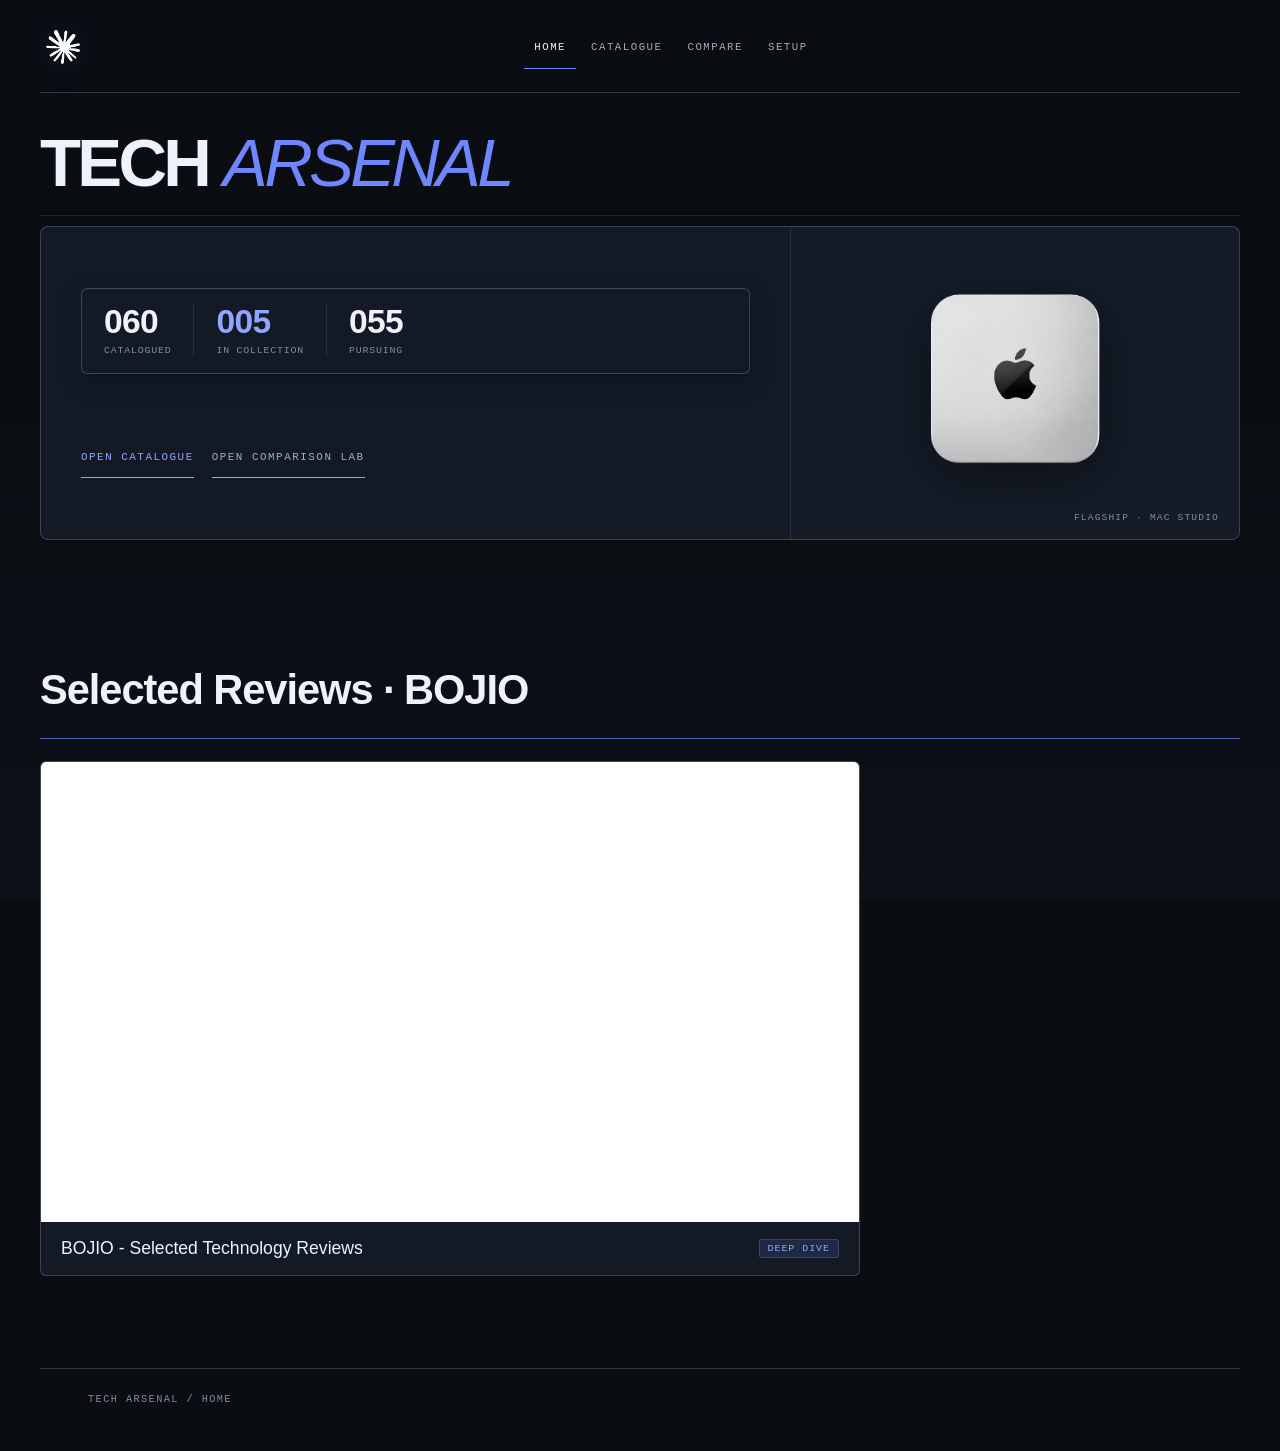
==== index.html @ b5df0953 "feat: unify whole site to natural English and integrate Lots 059 and 060" ====
<!DOCTYPE html>
<html lang="en">
<head>
    <meta charset="UTF-8">
    <meta name="viewport" content="width=device-width, initial-scale=1.0">
    <title>TECH ARSENAL</title>
    <link rel="stylesheet" href="arsenal-pages.css">
    <style>
        /* ===== Hero Stats Ledger ===== */
        .hero-stats-inline {
            display: inline-flex;
            align-items: stretch;
            gap: 0;
            margin-bottom: 32px;
            padding: 16px 20px;
            background: var(--panel-solid, #131a26);
            border: 1px solid var(--line-strong, rgba(160, 176, 204, 0.28));
            border-radius: 6px;
            box-shadow: inset 0 1px 0 rgba(255, 255, 255, 0.04), 0 8px 24px -4px rgba(0, 0, 0, 0.35);
        }

        .hero-stat-item {
            display: flex;
            flex-direction: column;
            gap: 6px;
            padding: 0 22px;
        }

        .hero-stat-item:first-child {
            padding-left: 2px;
        }

        .hero-stat-item:last-child {
            padding-right: 2px;
        }

        .hero-stat-item + .hero-stat-item {
            border-left: 1px solid var(--line, rgba(160, 176, 204, 0.14));
        }

        .hero-stat-item strong {
            font-size: 2.1rem;
            letter-spacing: -0.02em;
            font-family: var(--display);
            color: var(--text);
            line-height: 1;
            font-variant-numeric: tabular-nums;
            font-feature-settings: "tnum";
        }

        .hero-stat-item.owned strong {
            color: var(--accent-2, #91a5ff);
        }

        .hero-stat-label {
            display: flex;
            flex-direction: column;
            gap: 2px;
            font-family: var(--mono);
            font-size: 0.62rem;
            font-weight: 500;
            letter-spacing: 0.08em;
            text-transform: uppercase;
            color: var(--muted-2);
            line-height: 1.2;
        }

        /* ===== Minimalist Hero Bento ===== */
        .home-hero-card {
            display: grid;
            grid-template-columns: minmax(0, 1.25fr) minmax(0, 0.75fr);
            background: var(--panel-solid, #131a26);
            border: 1px solid var(--line-strong, rgba(160, 176, 204, 0.28));
            border-radius: 8px;
            overflow: hidden;
            margin-bottom: 48px;
        }

        .home-hero-content {
            padding: 36px 40px;
            display: flex;
            flex-direction: column;
            justify-content: center;
            gap: 24px;
        }

        .home-hero-preview {
            position: relative;
            display: flex;
            align-items: center;
            justify-content: center;
            padding: 36px;
            background: rgba(255, 255, 255, 0.012);
            border-left: 1px solid var(--line, rgba(160, 176, 204, 0.14));
        }

        .home-hero-preview img {
            max-width: 82%;
            max-height: 240px;
            width: auto;
            height: auto;
            object-fit: contain;
            filter: drop-shadow(0 14px 28px rgba(0, 0, 0, 0.45));
            user-select: none;
            pointer-events: none;
        }

        .home-preview-badge {
            position: absolute;
            bottom: 16px;
            right: 20px;
            font-family: var(--mono, monospace);
            font-size: 0.6rem;
            letter-spacing: 0.12em;
            color: var(--muted-2, #7f8ca2);
            text-transform: uppercase;
        }

        @media (max-width: 900px) {
            .home-hero-card {
                grid-template-columns: 1fr;
            }
            .home-hero-preview {
                border-left: 0;
                border-top: 1px solid var(--line, rgba(160, 176, 204, 0.14));
                padding: 28px;
            }
            .home-hero-content {
                padding: 24px 20px;
            }
            .hero-stats-inline {
                padding: 12px 14px;
                margin-bottom: 20px;
                width: 100%;
                justify-content: space-between;
            }
            .hero-stat-item {
                padding: 0 10px;
            }
            .hero-stat-item strong {
                font-size: 1.5rem;
            }
            .hero-stat-label .lang-zh {
                font-size: 0.68rem;
            }
            .hero-stat-label .lang-en {
                font-size: 0.52rem;
            }
        }
    </style>
</head>
<body class="catalogue-page">
    <header class="header site-header">
        <div class="header-top top-row">
            <a class="back-link home-mark-link" href="index.html" aria-label="Back to home" title="Back to home">
                <img src="assets/images/arsenal-spark.png" alt="Tech Arsenal spark mark" width="1000" height="1000" loading="eager" decoding="async">
            </a>
            <nav class="page-nav" aria-label="Site navigation">
                <a class="page-link active" href="index.html" aria-current="page">Home</a>
                <a class="page-link" href="tech-arsenal.html">Catalogue</a>
                <a class="page-link" href="comparison-lab.html">Compare</a>
                <a class="page-link" href="topology.html">Setup</a>
            </nav>
        </div>

        <div class="masthead">
            <div class="masthead-copy">
                <h1 class="main-title"><span class="tech">TECH</span> <span class="arsenal">ARSENAL</span></h1>
            </div>
        </div>
    </header>

    <main class="collection">
        <section class="home-hero-card">
            <div class="home-hero-content">
                <div class="hero-stats-inline" aria-label="Collection statistics">
                    <div class="hero-stat-item">
                        <strong class="stat-num">060</strong>
                        <span class="hero-stat-label">catalogued</span>
                    </div>
                    <div class="hero-stat-item owned">
                        <strong class="stat-num">005</strong>
                        <span class="hero-stat-label">in collection</span>
                    </div>
                    <div class="hero-stat-item">
                        <strong class="stat-num">055</strong>
                        <span class="hero-stat-label">pursuing</span>
                    </div>
                </div>
                <div class="hero-actions">
                    <a class="button-primary" href="tech-arsenal.html">Open Catalogue</a>
                    <a class="button-secondary" href="comparison-lab.html">Open Comparison Lab</a>
                </div>
            </div>

            <div class="home-hero-preview">
                <img src="assets/images/macstudio-m4-ultra-transparent.png" alt="Mac Studio M4 Ultra" width="1254" height="1254" loading="eager" decoding="async">
                <span class="home-preview-badge">FLAGSHIP · MAC STUDIO</span>
            </div>
        </section>

        <section class="section" id="sec-creator">
            <div class="chapter-head">
                <span class="chapter-eyebrow">REFERENCE</span>
                <h2 class="section-title">Selected Reviews · BOJIO</h2>
                <div class="chapter-rule"></div>
            </div>

            <div class="video-card">
                <div class="video-wrapper">
                    <iframe width="560" height="315" src="https://www.youtube.com/embed/T4FwjYAWAwI?si=FUs0qRRfZWWGJGwA&amp;start=568" title="YouTube video player" frameborder="0" allow="accelerometer; autoplay; clipboard-write; encrypted-media; gyroscope; picture-in-picture; web-share" referrerpolicy="strict-origin-when-cross-origin" allowfullscreen></iframe>
                </div>
                <div class="video-info">
                    <h4 class="video-title">BOJIO - Selected Technology Reviews</h4>
                    <span class="video-tagpill">DEEP DIVE</span>
                </div>
            </div>
        </section>
    </main>

    <footer class="site-footer">
        <div class="footer-line">TECH ARSENAL / HOME</div>
    </footer>
    <script src="arsenal-site.js"></script>
</body>
</html>
---- arsenal-pages.css ----
:root {
    --bg: #0a0d12;
    --bg-elevated: #111722;
    --panel: rgba(17, 23, 34, 0.86);
    --panel-solid: #131a26;
    --panel-soft: #171f2d;
    --line: rgba(160, 176, 204, 0.14);
    --line-strong: rgba(160, 176, 204, 0.28);
    --text: #edf2fb;
    --muted: #a2adbf;
    --muted-2: #7f8ca2;
    --accent: #6f86ff;
    --accent-2: #91a5ff;
    --accent-soft: rgba(111, 134, 255, 0.14);
    --steel: #d7dde8;
    --shadow: rgba(2, 6, 18, 0.45);
    --shell: 1280px;
    --display: "Avenir Next", "SF Pro Display", "Helvetica Neue", "Segoe UI", sans-serif;
    --body: "SF Pro Text", "Avenir Next", "Helvetica Neue", "Segoe UI", sans-serif;
    --mono: ui-monospace, "SFMono-Regular", "SF Mono", Menlo, Consolas, monospace;
}

* {
    box-sizing: border-box;
}

html {
    scroll-behavior: smooth;
}

body {
    margin: 0;
    min-height: 100vh;
    min-height: 100dvh;
    padding-left: env(safe-area-inset-left, 0px);
    padding-right: env(safe-area-inset-right, 0px);
    color: var(--text);
    font-family: var(--body);
    background: linear-gradient(180deg, #090c11 0%, #0a0d12 42%, #0d1118 100%);
    background-color: #0a0d12;
    background-attachment: fixed;
    position: relative;
}

body::before {
    content: "";
    position: fixed;
    inset: 0;
    pointer-events: none;
    opacity: 0.22;
    background-image:
        linear-gradient(rgba(255, 255, 255, 0.028) 1px, transparent 1px),
        linear-gradient(90deg, rgba(255, 255, 255, 0.028) 1px, transparent 1px);
    background-size: 36px 36px;
    mask-image: linear-gradient(180deg, rgba(0, 0, 0, 0.8), transparent 85%);
}

::selection {
    background: var(--accent);
    color: #05070c;
}

a {
    color: inherit;
    text-decoration: none;
}

img {
    display: block;
    width: 100%;
}

.broadcast-bar,
.shell,
.site-footer {
    position: relative;
    z-index: 1;
}

.broadcast-bar {
    display: flex;
    justify-content: center;
    align-items: center;
    gap: 14px;
    padding: 12px 18px;
    position: sticky;
    top: 0;
    z-index: 20;
    border-bottom: 1px solid var(--line);
    background: rgba(10, 13, 18, 0.82);
    backdrop-filter: blur(18px);
}

.signal-icon {
    width: 7px;
    height: 7px;
    background: var(--accent);
    border-radius: 999px;
    box-shadow: 0 0 0 6px rgba(111, 134, 255, 0.1);
}

.shoutout-text,
.meta-chip,
.eyebrow,
.section-label,
.mini-label,
.page-link,
.back-link,
.stats-label,
.card-meta,
.footer-line {
    font-family: var(--mono);
    text-transform: uppercase;
    letter-spacing: 0.14em;
}

.shoutout-text {
    color: var(--muted);
    font-size: 0.66rem;
}

.creator-tag {
    padding: 4px 10px;
    border: 1px solid rgba(111, 134, 255, 0.4);
    background: rgba(111, 134, 255, 0.11);
    color: var(--accent-2);
    font-family: var(--mono);
    font-size: 0.72rem;
    letter-spacing: 0.12em;
    text-transform: uppercase;
}

.shell {
    max-width: var(--shell);
    margin: 0 auto;
    padding: 0 40px 76px;
}

.site-header {
    padding: 34px 0 20px;
}

.top-row {
    display: flex;
    justify-content: space-between;
    align-items: center;
    gap: 16px;
}

.site-mark {
    display: inline-flex;
    align-items: center;
    justify-content: center;
    width: 46px;
    height: 46px;
    flex: 0 0 auto;
    opacity: 0.86;
}

.site-mark img {
    width: 34px;
    height: 34px;
    object-fit: contain;
    filter: drop-shadow(0 0 16px rgba(111, 134, 255, 0.18));
}

.back-link,
.page-link {
    display: inline-flex;
    align-items: center;
    justify-content: center;
    min-height: 44px;
    padding: 0 16px;
    border: 1px solid var(--line-strong);
    background: rgba(255, 255, 255, 0.02);
    color: var(--muted);
    font-size: 0.67rem;
    transition: border-color 0.24s ease, color 0.24s ease, background 0.24s ease, transform 0.24s ease;
}

.back-link:hover,
.page-link:hover,
.page-link.active {
    border-color: rgba(111, 134, 255, 0.52);
    color: var(--text);
    background: rgba(111, 134, 255, 0.09);
    transform: translateY(-1px);
}

.back-link:focus-visible,
.page-link:focus-visible {
    outline: 2px solid var(--accent);
    outline-offset: 2px;
    border-color: var(--accent);
}

.page-nav {
    display: flex;
    flex-wrap: wrap;
    gap: 10px;
    justify-content: flex-end;
}

.hero-head {
    margin-top: 34px;
}

.eyebrow {
    color: var(--muted);
    font-size: 0.68rem;
}

.title-lockup {
    margin-top: 16px;
    display: grid;
    gap: 14px;
}

.main-title {
    margin: 0;
    max-width: 10ch;
    font-family: var(--display);
    font-size: clamp(3rem, 7vw, 6.4rem);
    line-height: 0.92;
    letter-spacing: -0.05em;
    font-weight: 700;
}

.main-title .accent {
    color: var(--accent-2);
    font-style: italic;
    font-weight: 600;
}

.page-subtitle {
    margin: 0;
    max-width: 40rem;
    color: var(--muted);
    line-height: 1.74;
    font-size: 1rem;
}

/* Headline orphan prevention and text balance */
.main-title,
.section-title,
.product-name,
.dossier-title,
.zone-title {
    text-wrap: balance;
}

.dossier-why,
.dossier-desc,
.setup-intro {
    text-wrap: pretty;
}

/* Site-wide tabular figures typography */
.collection-ledger strong,
.hero-stats-inline strong,
.lot-number,
.spec-val,
.d-spec,
.dossier-specs,
.dossier-spec-val {
    font-variant-numeric: tabular-nums;
    font-feature-settings: "tnum";
}

/* Anchor scroll margin offset for top navigation */
.section-wrapper,
[id^="sec-"] {
    scroll-margin-top: 80px;
}

.hero-panel,
.section-panel,
.card,
.timeline-entry,
.spec-card,
.radar-card,
.table-wrap,
.route-card {
    border: 1px solid var(--line);
    background:
        linear-gradient(180deg, rgba(255, 255, 255, 0.03), transparent 28%),
        var(--panel);
    box-shadow: 0 24px 70px var(--shadow);
}

.hero-panel {
    margin-top: 36px;
    overflow: hidden;
}

.hero-grid {
    display: grid;
    grid-template-columns: minmax(0, 1.08fr) minmax(360px, 0.92fr);
    min-height: 560px;
}

.hero-copy {
    position: relative;
    display: flex;
    flex-direction: column;
    justify-content: space-between;
    padding: 76px 42px 36px;
}

.hero-copy-top {
    display: grid;
    gap: 18px;
}

.hero-copy-top h2 {
    margin: 0;
    max-width: 12ch;
    font-family: var(--display);
    font-size: clamp(2.4rem, 5vw, 4.8rem);
    line-height: 0.96;
    letter-spacing: -0.045em;
    font-weight: 700;
}

.hero-copy-top p {
    margin: 0;
    max-width: 32rem;
    color: var(--muted);
    line-height: 1.72;
}

.hero-actions {
    display: flex;
    flex-wrap: wrap;
    gap: 12px;
    margin-top: 8px;
}

.button-primary,
.button-secondary {
    display: inline-flex;
    align-items: center;
    justify-content: center;
    min-height: 46px;
    padding: 0 18px;
    border: 1px solid transparent;
    font-family: var(--mono);
    font-size: 0.68rem;
    text-transform: uppercase;
    letter-spacing: 0.14em;
    transition: transform 0.24s ease, border-color 0.24s ease, background 0.24s ease;
}

.button-primary {
    color: #080b10;
    background: var(--accent);
    border-color: var(--accent);
}

.button-secondary {
    color: var(--text);
    border-color: var(--line-strong);
    background: rgba(255, 255, 255, 0.02);
}

.button-primary:hover,
.button-secondary:hover {
    transform: translateY(-1px);
}

.button-primary:focus-visible,
.button-secondary:focus-visible {
    outline: 2px solid var(--accent);
    outline-offset: 2px;
}

.hero-stats {
    display: grid;
    grid-template-columns: repeat(3, minmax(0, 1fr));
    gap: 12px;
    margin-top: 26px;
}

.hero-stat,
.metric-cell {
    padding: 16px 18px;
    border: 1px solid var(--line);
    background: rgba(255, 255, 255, 0.02);
}

.hero-stat strong,
.metric-cell strong {
    display: block;
    font-family: var(--display);
    font-size: 1.65rem;
    letter-spacing: -0.03em;
}

.hero-stat span,
.metric-cell span {
    margin-top: 6px;
    display: block;
    color: var(--muted);
    font-size: 0.86rem;
}

.hero-side {
    min-height: 100%;
    position: relative;
    padding: 28px;
    border-left: 1px solid var(--line);
    background:
        radial-gradient(circle at 50% 18%, rgba(111, 134, 255, 0.24), transparent 34%),
        linear-gradient(180deg, rgba(255, 255, 255, 0.03), transparent 40%),
        var(--panel-solid);
}

.hero-side img {
    height: 100%;
    min-height: 500px;
    object-fit: cover;
}

.duo-panel {
    display: grid;
    grid-template-columns: minmax(0, 0.92fr) minmax(320px, 1.08fr);
    overflow: hidden;
}

.duo-visual {
    min-height: 100%;
    padding: 22px;
    border-right: 1px solid var(--line);
    background:
        radial-gradient(circle at 40% 20%, rgba(111, 134, 255, 0.16), transparent 30%),
        var(--panel-solid);
}

.duo-visual img {
    height: 100%;
    min-height: 360px;
    object-fit: cover;
}

.duo-copy {
    padding: 30px;
}

.duo-copy h4,
.closing-panel h4 {
    margin: 10px 0 12px;
    font-family: var(--display);
    font-size: clamp(1.8rem, 3vw, 3rem);
    line-height: 1.02;
    letter-spacing: -0.04em;
}

.duo-copy p,
.closing-panel p {
    margin: 0;
    max-width: 42rem;
    color: var(--muted);
    line-height: 1.74;
}

.bullet-grid {
    display: grid;
    grid-template-columns: repeat(2, minmax(0, 1fr));
    gap: 12px;
    margin-top: 22px;
}

.bullet-card {
    padding: 16px 18px;
    border: 1px solid var(--line);
    background: rgba(255, 255, 255, 0.02);
}

.bullet-card strong {
    display: block;
    font-family: var(--display);
    font-size: 1.08rem;
    letter-spacing: -0.02em;
}

.bullet-card span {
    display: block;
    margin-top: 8px;
    color: var(--muted);
    line-height: 1.6;
    font-size: 0.92rem;
}

.summary-grid {
    grid-template-columns: repeat(3, minmax(0, 1fr));
}

.summary-card {
    padding: 22px;
    border: 1px solid var(--line);
    background: rgba(255, 255, 255, 0.02);
}

.summary-card strong {
    display: block;
    font-family: var(--display);
    font-size: 1.2rem;
    letter-spacing: -0.02em;
}

.summary-card p {
    margin: 10px 0 0;
    color: var(--muted);
    line-height: 1.66;
}

.closing-panel {
    padding: 28px;
}

.closing-panel .hero-actions {
    margin-top: 22px;
}

.meta-chip {
    position: absolute;
    top: 28px;
    left: 42px;
    display: inline-flex;
    align-items: center;
    gap: 8px;
    min-height: 34px;
    padding: 0 12px;
    color: var(--accent-2);
    font-size: 0.64rem;
    background: rgba(10, 13, 18, 0.54);
    border: 1px solid rgba(111, 134, 255, 0.34);
}

.section-panel {
    margin-top: 26px;
    padding: 26px;
}

.section {
    margin-top: 48px;
}

.section-label,
.mini-label {
    color: var(--muted-2);
    font-size: 0.64rem;
    margin-bottom: 10px;
}

.section-heading {
    margin-bottom: 18px;
}

.section-heading h3 {
    margin: 0;
    max-width: 18ch;
    font-family: var(--display);
    font-size: clamp(1.7rem, 3vw, 2.8rem);
    line-height: 1.02;
    letter-spacing: -0.04em;
}

.section-heading p {
    margin: 14px 0 0;
    max-width: 40rem;
    color: var(--muted);
    line-height: 1.7;
}

.portal-grid,
.route-grid,
.spec-grid,
.radar-grid,
.summary-grid {
    display: grid;
    gap: 18px;
}

.route-grid {
    grid-template-columns: repeat(12, minmax(0, 1fr));
}

.route-card {
    padding: 24px;
}

.route-card.wide {
    grid-column: span 6;
}

.route-card.narrow {
    grid-column: span 3;
}

.home-route-grid .route-card.narrow {
    grid-column: span 4;
}

.route-card strong,
.card h4,
.spec-card h4,
.timeline-entry h4,
.radar-card h4 {
    font-family: var(--display);
    letter-spacing: -0.03em;
}

.route-card strong {
    display: block;
    font-size: 1.38rem;
    margin-top: 8px;
}

.route-card p,
.card p,
.spec-card p,
.timeline-entry p,
.radar-card p {
    color: var(--muted);
    line-height: 1.68;
}

.route-meta,
.meta-grid {
    display: grid;
    gap: 12px;
    margin-top: 18px;
}

.route-meta {
    grid-template-columns: repeat(2, minmax(0, 1fr));
}

.meta-cell {
    padding-top: 10px;
    border-top: 1px solid var(--line);
}

.meta-cell span {
    display: block;
    color: var(--muted-2);
    font-family: var(--mono);
    font-size: 0.65rem;
    text-transform: uppercase;
    letter-spacing: 0.12em;
}

.meta-cell strong {
    display: block;
    margin-top: 6px;
    font-size: 0.96rem;
    font-family: var(--body);
    font-weight: 500;
}

.timeline {
    display: grid;
    gap: 16px;
}

.timeline-entry {
    position: relative;
    padding: 24px 24px 24px 54px;
}

.timeline-entry::before {
    content: "";
    position: absolute;
    left: 24px;
    top: 30px;
    width: 12px;
    height: 12px;
    border-radius: 999px;
    background: var(--accent);
    box-shadow: 0 0 0 8px rgba(111, 134, 255, 0.1);
}

.entry-kicker,
.status-pill {
    display: inline-flex;
    align-items: center;
    gap: 8px;
    min-height: 30px;
    padding: 0 10px;
    border: 1px solid var(--line-strong);
    color: var(--muted);
    font-family: var(--mono);
    font-size: 0.64rem;
    text-transform: uppercase;
    letter-spacing: 0.13em;
    width: fit-content;
}

.entry-kicker::before,
.status-pill::before {
    content: "";
    width: 6px;
    height: 6px;
    border-radius: 999px;
    background: var(--accent);
}

.timeline-entry h4,
.spec-card h4,
.radar-card h4,
.card h4 {
    margin: 14px 0 10px;
    font-size: 1.34rem;
}

.spec-grid {
    grid-template-columns: repeat(3, minmax(0, 1fr));
}

.spec-card,
.radar-card,
.card {
    padding: 22px;
}

.table-wrap {
    overflow-x: auto;
}

table {
    width: 100%;
    border-collapse: collapse;
    min-width: 760px;
}

th,
td {
    padding: 16px 18px;
    border-bottom: 1px solid var(--line);
    text-align: left;
    vertical-align: top;
}

thead th,
.table-head {
    color: var(--text);
    font-family: var(--display);
    font-size: 1.02rem;
    letter-spacing: -0.02em;
}

tbody th {
    width: 18%;
    color: var(--muted-2);
    font-family: var(--mono);
    font-size: 0.66rem;
    text-transform: uppercase;
    letter-spacing: 0.13em;
}

tbody td {
    color: var(--muted);
    line-height: 1.65;
}

.table-note {
    color: var(--steel);
}

.compare-choices {
    display: grid;
    grid-template-columns: repeat(4, minmax(0, 1fr));
    gap: 14px;
}

.choice-btn {
    text-align: left;
    padding: 18px;
    border: 1px solid var(--line);
    background: rgba(255, 255, 255, 0.02);
    color: var(--muted);
    cursor: pointer;
    transition: border-color 0.24s ease, background 0.24s ease, transform 0.24s ease;
}

.choice-btn strong {
    display: block;
    color: var(--text);
    font-family: var(--display);
    font-size: 1.08rem;
    letter-spacing: -0.025em;
}

.choice-btn span {
    display: block;
    margin-top: 8px;
    font-size: 0.86rem;
}

.choice-btn.active,
.choice-btn:hover {
    border-color: rgba(111, 134, 255, 0.5);
    background: rgba(111, 134, 255, 0.08);
    transform: translateY(-1px);
}

.radar-grid {
    grid-template-columns: repeat(3, minmax(0, 1fr));
}

.site-footer {
    max-width: var(--shell);
    margin: 0 auto 46px;
    padding: 24px 40px 0;
    border-top: 1px solid var(--line);
}

.footer-line {
    color: var(--muted-2);
    font-size: 0.64rem;
}

@media (max-width: 1100px) {
    .hero-grid,
    .duo-panel,
    .compare-choices,
    .spec-grid,
    .radar-grid,
    .summary-grid {
        grid-template-columns: 1fr 1fr;
    }

    .route-card.wide,
    .route-card.narrow {
        grid-column: span 6;
    }

    .home-route-grid .route-card.narrow {
        grid-column: span 4;
    }
}

@media (max-width: 780px) {
    .shell,
    .site-footer {
        padding-left: 18px;
        padding-right: 18px;
    }

    .top-row {
        flex-direction: column;
        align-items: flex-start;
    }

    .page-nav {
        justify-content: flex-start;
    }

    .hero-grid,
    .duo-panel,
    .hero-stats,
    .compare-choices,
    .spec-grid,
    .radar-grid,
    .route-meta,
    .bullet-grid,
    .summary-grid {
        grid-template-columns: 1fr;
    }

    .route-card.wide,
    .route-card.narrow {
        grid-column: span 12;
    }

    .home-route-grid .route-card.narrow {
        grid-column: span 12;
    }

    .hero-copy,
    .hero-side,
    .duo-copy,
    .duo-visual,
    .section-panel,
    .route-card,
    .spec-card,
    .card,
    .timeline-entry,
    .radar-card {
        padding: 20px;
    }

    .hero-copy {
        padding-top: 68px;
    }

    .meta-chip {
        top: 20px;
        left: 20px;
    }

    .hero-side {
        border-left: 0;
        border-top: 1px solid var(--line);
    }

    .duo-visual {
        border-right: 0;
        border-bottom: 1px solid var(--line);
    }

    .hero-side img {
        min-height: 280px;
    }

    .duo-visual img {
        min-height: 260px;
    }
}

/* Bilingual copy stays inside the annual grid: the primary language carries scale,
   while the translation is a readable secondary line. */
html,
body {
    max-width: 100%;
    overflow-x: hidden;
}

.top-row,
.site-header,
.hero-head,
.title-lockup,
.hero-grid,
.hero-copy,
.hero-copy-top,
.hero-side,
.section-heading,
.route-card,
.spec-card,
.summary-card,
.radar-card,
.timeline-entry {
    min-width: 0;
}

.lang-pair {
    max-width: 100%;
    white-space: normal;
    overflow-wrap: anywhere;
}

.page-nav .lang-pair,
.language-note .lang-pair {
    white-space: nowrap;
    overflow-wrap: normal;
}

.main-title {
    max-width: 18ch;
    font-size: clamp(3.2rem, 6vw, 6rem);
    overflow-wrap: anywhere;
}

.main-title .lang-pair {
    width: 100%;
}

.main-title .lang-en {
    max-width: 28ch;
    font-size: .32em;
    line-height: 1.16;
    letter-spacing: .08em;
    text-transform: uppercase;
}

.page-subtitle .lang-pair,
.hero-copy-top p .lang-pair,
.section-heading p .lang-pair,
.route-card p .lang-pair,
.spec-card p .lang-pair,
.summary-card p .lang-pair,
.radar-card p .lang-pair,
.closing-panel p .lang-pair {
    display: inline;
    line-height: 1.65;
    white-space: normal;
}

.page-subtitle .lang-en,
.hero-copy-top p .lang-en,
.section-heading p .lang-en,
.route-card p .lang-en,
.spec-card p .lang-en,
.summary-card p .lang-en,
.radar-card p .lang-en,
.closing-panel p .lang-en {
    color: var(--muted-2);
    font-size: .86em;
    letter-spacing: .025em;
}

.hero-copy-top h2 .lang-pair,
.section-heading h3 .lang-pair,
.route-card strong .lang-pair,
.spec-card h4 .lang-pair,
.summary-card strong .lang-pair,
.radar-card h4 .lang-pair,
.timeline-entry h4 .lang-pair {
    display: inline-flex;
    flex-direction: column;
    align-items: flex-start;
    gap: 0;
    line-height: .98;
    white-space: normal;
}

.hero-copy-top h2 .lang-divider,
.section-heading h3 .lang-divider,
.route-card strong .lang-divider,
.spec-card h4 .lang-divider,
.summary-card strong .lang-divider,
.radar-card h4 .lang-divider,
.timeline-entry h4 .lang-divider {
    display: none;
}

.hero-copy-top h2 .lang-en,
.section-heading h3 .lang-en,
.route-card strong .lang-en,
.spec-card h4 .lang-en,
.summary-card strong .lang-en,
.radar-card h4 .lang-en,
.timeline-entry h4 .lang-en {
    color: var(--accent-2);
    font-size: .38em;
    font-style: italic;
    letter-spacing: .04em;
    line-height: 1.1;
}

.hero-copy-top h2,
.section-heading h3,
.route-card strong,
.spec-card h4,
.summary-card strong,
.radar-card h4,
.timeline-entry h4,
.page-subtitle {
    overflow-wrap: anywhere;
}

@media (max-width: 780px) {
    .main-title {
        max-width: 14ch;
        font-size: clamp(2.9rem, 13vw, 5rem);
    }

    .main-title .lang-en {
        max-width: 24ch;
        font-size: .3em;
    }
}

/* Annual index world: the shared pages use the same blue catalogue language as tech-arsenal. */
:root {
    --annual-rule: rgba(160, 176, 204, .28);
    --annual-rule-soft: rgba(160, 176, 204, .16);
    --annual-blue-wash: rgba(111, 134, 255, .09);
}

body {
    background: linear-gradient(180deg, #090c11 0%, #0a0d12 46%, #0d1118 100%);
    background-color: #0a0d12;
    background-attachment: fixed;
}

.shell {
    max-width: 1400px;
    padding-inline: 48px;
}

.site-header {
    padding: 34px 0 28px;
}

.top-row {
    align-items: flex-start;
    padding-bottom: 22px;
    border-bottom: 1px solid var(--annual-rule);
}

.page-nav {
    gap: 8px;
    justify-content: flex-end;
}

.back-link,
.page-link {
    min-height: 36px;
    padding-inline: 12px;
    border: 0;
    border-bottom: 1px solid transparent;
    background: transparent;
    color: var(--muted);
}

.back-link:hover,
.page-link:hover,
.page-link.active {
    border-color: var(--accent);
    background: transparent;
    color: var(--text);
    transform: none;
}

.hero-head {
    margin-top: 42px;
    padding-bottom: 14px;
}

.eyebrow,
.meta-chip,
.section-label,
.card-meta {
    color: var(--muted-2);
}

.main-title {
    max-width: 15ch;
    font-size: clamp(3.8rem, 8vw, 8rem);
    line-height: .84;
    letter-spacing: -.07em;
    font-weight: 500;
}

.main-title .accent {
    color: var(--accent-2);
    font-weight: 400;
}

.page-subtitle {
    max-width: 50rem;
    color: var(--muted);
    line-height: 1.65;
}

.hero-panel {
    margin-top: 24px;
    border: 0;
    border-top: 1px solid var(--text);
    border-bottom: 1px solid var(--annual-rule);
    background: transparent;
    box-shadow: none;
}

.hero-grid {
    grid-template-columns: minmax(0, 1.08fr) minmax(300px, .92fr);
    min-height: 500px;
}

.hero-copy {
    padding: 74px 46px 36px 0;
}

.hero-copy-top h2 {
    max-width: 14ch;
    font-size: clamp(2.8rem, 5vw, 5.8rem);
    line-height: .9;
    letter-spacing: -.07em;
    font-weight: 500;
}

.hero-copy-top p,
.section-heading p,
.route-card p,
.spec-card p,
.timeline-entry p,
.radar-card p {
    max-width: 62ch;
    color: var(--muted);
    line-height: 1.7;
}

.hero-side {
    padding: 24px 0 24px 24px;
    border-left: 1px solid var(--annual-rule);
    background: transparent;
}

.hero-side::before {
    content: "";
    position: absolute;
    inset: 24px 0 24px 24px;
    border: 1px solid var(--annual-rule-soft);
    pointer-events: none;
}

.hero-side img {
    min-height: 450px;
    filter: saturate(.72) contrast(1.02);
}

.meta-chip {
    top: 26px;
    left: 0;
    min-height: 28px;
    padding: 0;
    border: 0;
    background: transparent;
}

.hero-actions {
    gap: 18px;
}

.button-primary,
.button-secondary {
    min-height: 40px;
    padding-inline: 0;
    border: 0;
    border-bottom: 1px solid currentColor;
    background: transparent;
}

.button-primary {
    color: var(--accent-2);
}

.button-secondary {
    color: var(--muted);
}

.button-primary:hover,
.button-secondary:hover {
    background: transparent;
    color: var(--text);
    transform: none;
}

.hero-stats {
    grid-template-columns: repeat(3, minmax(0, 1fr));
    gap: 0;
    margin-top: 34px;
    border-top: 1px solid var(--annual-rule);
}

.hero-stat,
.metric-cell {
    padding: 16px 16px 12px 0;
    border: 0;
    border-right: 1px solid var(--annual-rule-soft);
    background: transparent;
}

.hero-stat:last-child,
.metric-cell:last-child {
    border-right: 0;
}

.hero-stat strong,
.metric-cell strong {
    font-size: 1.8rem;
    font-weight: 500;
}

.section {
    margin-top: 78px;
}

.section-heading {
    display: grid;
    grid-template-columns: minmax(0, 1fr) minmax(260px, .75fr);
    align-items: end;
    gap: 28px;
    margin-bottom: 22px;
    padding: 15px 0 18px;
    border-top: 1px solid var(--annual-rule-strong, var(--annual-rule));
    border-bottom: 1px solid var(--annual-rule);
}

.section-heading h3 {
    max-width: 16ch;
    font-size: clamp(2.2rem, 4vw, 4.8rem);
    line-height: .9;
    letter-spacing: -.065em;
    font-weight: 500;
}

.section-heading p {
    margin: 0;
}

.hero-panel,
.section-panel,
.card,
.timeline-entry,
.spec-card,
.radar-card,
.table-wrap,
.route-card {
    border-radius: 0;
    box-shadow: none;
}

.section-panel {
    margin-top: 0;
    padding: 28px 0;
    border: 0;
    border-top: 1px solid var(--annual-rule);
    border-bottom: 1px solid var(--annual-rule);
    background: transparent;
}

.spec-grid,
.summary-grid,
.radar-grid {
    grid-template-columns: repeat(12, minmax(0, 1fr));
    gap: 0;
    border-top: 1px solid var(--annual-rule);
}

.spec-card,
.summary-card,
.radar-card {
    grid-column: span 4;
    min-height: 190px;
    padding: 24px 24px 28px 0;
    border: 0;
    border-bottom: 1px solid var(--annual-rule);
    border-right: 1px solid var(--annual-rule-soft);
    background: transparent;
}

.spec-card:nth-child(2),
.summary-card:nth-child(2),
.radar-card:nth-child(2) {
    grid-column: span 5;
    padding-left: 24px;
}

.spec-card:nth-child(3),
.summary-card:nth-child(3),
.radar-card:nth-child(3) {
    grid-column: span 3;
    padding-left: 24px;
    border-right: 0;
}

.spec-card h4,
.summary-card strong,
.radar-card h4,
.route-card strong,
.timeline-entry h4 {
    margin-top: 18px;
    font-family: var(--display);
    font-size: clamp(1.35rem, 2vw, 2.25rem);
    line-height: .98;
    letter-spacing: -.045em;
    font-weight: 500;
}

.summary-card p {
    max-width: 32ch;
    margin-top: 12px;
}

.status-pill,
.entry-kicker {
    min-height: 24px;
    padding: 0;
    border: 0;
    color: var(--accent-2);
    background: transparent;
}

.status-pill::before,
.entry-kicker::before {
    background: var(--accent);
}

.route-grid {
    gap: 0;
    border-top: 1px solid var(--annual-rule);
}

.route-card {
    min-height: 220px;
    padding: 26px 24px 28px 0;
    border: 0;
    border-bottom: 1px solid var(--annual-rule);
    border-right: 1px solid var(--annual-rule-soft);
    background: transparent;
}

.route-card.wide {
    grid-column: span 7;
}

.route-card.narrow {
    grid-column: span 5;
    padding-left: 24px;
    border-right: 0;
}

.home-route-grid .route-card.narrow {
    grid-column: span 4;
    padding-left: 24px;
    border-right: 1px solid var(--annual-rule-soft);
}

.home-route-grid .route-card:nth-child(3) {
    padding-left: 0;
}

.home-route-grid .route-card:nth-child(5) {
    border-right: 0;
}

.route-card strong {
    display: block;
    max-width: 17ch;
}

.route-card p {
    max-width: 44ch;
}

.route-meta,
.meta-grid {
    gap: 16px;
    margin-top: 22px;
}

.meta-cell {
    padding-top: 10px;
    border-top-color: var(--annual-rule);
}

.timeline {
    gap: 0;
    border-top: 1px solid var(--annual-rule);
}

.timeline-entry {
    display: grid;
    grid-template-columns: minmax(150px, .28fr) minmax(0, .72fr);
    column-gap: 28px;
    padding: 26px 0 30px 24px;
    border: 0;
    border-bottom: 1px solid var(--annual-rule);
    background: transparent;
}

.timeline-entry::before {
    left: 0;
    top: 32px;
    width: 7px;
    height: 7px;
    box-shadow: 0 0 0 5px rgba(111, 134, 255, .1);
}

.timeline-entry .entry-kicker {
    grid-column: 1;
    grid-row: 1 / span 2;
}

.timeline-entry h4,
.timeline-entry p,
.timeline-entry .meta-grid {
    grid-column: 2;
}

.timeline-entry h4 {
    margin: 0 0 10px;
    max-width: 20ch;
}

.table-wrap {
    border: 0;
    border-top: 1px solid var(--annual-rule);
    border-bottom: 1px solid var(--annual-rule);
    background: transparent;
}

table {
    min-width: 720px;
}

th,
td {
    padding: 18px 18px 18px 0;
    border-bottom-color: var(--annual-rule);
}

thead th {
    padding-top: 22px;
    color: var(--text);
}

tbody th {
    color: var(--accent-2);
}

.compare-choices {
    grid-template-columns: repeat(12, minmax(0, 1fr));
    gap: 0;
    border-top: 1px solid var(--annual-rule);
}

.choice-btn {
    grid-column: span 3;
    min-height: 130px;
    padding: 18px 18px 20px 0;
    border: 0;
    border-bottom: 1px solid var(--annual-rule);
    border-right: 1px solid var(--annual-rule-soft);
    border-radius: 0;
    background: transparent;
}

.choice-btn:last-child {
    border-right: 0;
}

.choice-btn strong {
    font-family: var(--display);
    font-size: 1.4rem;
    font-weight: 500;
}

.choice-btn.active,
.choice-btn:hover {
    border-color: var(--annual-rule);
    background: var(--annual-blue-wash);
    transform: none;
}

.site-footer {
    max-width: 1400px;
    margin-top: 92px;
    padding-inline: 48px;
    border-top-color: var(--annual-rule);
}

@media (max-width: 900px) {
    .shell { padding-inline: 28px; }
    .section-heading { grid-template-columns: 1fr; gap: 8px; }
    .hero-copy { padding-right: 28px; }
    .spec-card,
    .summary-card,
    .radar-card,
    .spec-card:nth-child(2),
    .summary-card:nth-child(2),
    .radar-card:nth-child(2),
    .spec-card:nth-child(3),
    .summary-card:nth-child(3),
    .radar-card:nth-child(3) {
        grid-column: span 6;
        padding-left: 0;
        border-right: 1px solid var(--annual-rule-soft);
    }
    .spec-card:nth-child(even),
    .summary-card:nth-child(even),
    .radar-card:nth-child(even) { padding-left: 24px; }
    .route-card.wide,
    .route-card.narrow,
    .home-route-grid .route-card.narrow { grid-column: span 6; }
    .route-card:nth-child(even) { padding-left: 24px; border-right: 0; }
    .site-footer { padding-inline: 28px; }
}

@media (max-width: 780px) {
    .shell { padding-inline: 18px; }
    .site-header { padding-top: 22px; }
    .top-row { gap: 14px; }
    .page-nav { justify-content: flex-start; }
    .main-title { max-width: 12ch; font-size: clamp(3.2rem, 15vw, 6rem); }
    .hero-grid { grid-template-columns: 1fr; min-height: 0; }
    .hero-copy { padding: 66px 0 28px; }
    .hero-copy-top h2 { max-width: 11ch; font-size: clamp(2.7rem, 13vw, 5rem); }
    .hero-side { min-height: 270px; padding: 20px 0 0; border-left: 0; border-top: 1px solid var(--annual-rule); }
    .hero-side::before { inset: 20px 0 0; }
    .hero-side img { min-height: 250px; }
    .hero-stats { grid-template-columns: 1fr 1fr 1fr; }
    .section { margin-top: 58px; }
    .section-heading h3 { max-width: 12ch; font-size: clamp(2.4rem, 12vw, 4.6rem); }
    .spec-card,
    .summary-card,
    .radar-card,
    .spec-card:nth-child(2),
    .summary-card:nth-child(2),
    .radar-card:nth-child(2),
    .spec-card:nth-child(3),
    .summary-card:nth-child(3),
    .radar-card:nth-child(3),
    .route-card.wide,
    .route-card.narrow,
    .home-route-grid .route-card.narrow {
        grid-column: span 12;
        padding: 22px 0 24px;
        border-right: 0;
    }
    .timeline-entry { grid-template-columns: 1fr; gap: 10px; padding: 24px 0 28px 22px; }
    .timeline-entry .entry-kicker,
    .timeline-entry h4,
    .timeline-entry p,
    .timeline-entry .meta-grid { grid-column: 1; grid-row: auto; }
    .timeline-entry h4 { margin-top: 7px; }
    .compare-choices { grid-template-columns: 1fr 1fr; }
    .choice-btn { grid-column: span 1; min-height: 110px; padding-right: 12px; }
    .choice-btn:nth-child(even) { padding-left: 12px; border-right: 0; }
    .site-footer { padding-inline: 18px; margin-top: 68px; }
}

/* Shared bilingual site chrome */
.lang-pair {
    display: inline-flex;
    align-items: baseline;
    gap: 0.18em;
    white-space: nowrap;
}

.lang-zh,
.lang-en {
    display: inline;
}

.lang-zh {
    color: inherit;
}

.lang-en {
    color: color-mix(in srgb, currentColor 70%, transparent);
    font-size: 0.9em;
    letter-spacing: 0.08em;
}

.lang-divider {
    color: var(--accent-2);
    opacity: 0.72;
}

.main-title .lang-pair {
    display: flex;
    flex-direction: column;
    align-items: flex-start;
    gap: 0;
    white-space: normal;
}

.main-title .lang-divider {
    display: none;
}

.main-title .lang-en {
    color: var(--accent-2);
    font-style: italic;
    font-weight: 600;
}

.language-note {
    display: inline-flex;
    align-items: center;
    margin-left: auto;
    color: var(--muted-2);
    font-family: var(--mono);
    font-size: 0.59rem;
    letter-spacing: 0.1em;
    text-transform: uppercase;
}

.language-note .lang-en {
    font-size: 0.92em;
}

.page-nav .page-link {
    min-height: 44px;
}

@media (max-width: 780px) {
    .language-note {
        margin-left: 0;
    }

    .page-nav .page-link {
        min-height: 38px;
        padding-inline: 11px;
    }
}

/* Final fit pass: preserve the annual catalogue voice while keeping real copy in frame. */
html,
body {
    max-width: 100%;
    overflow-x: hidden;
}

.shell,
.site-header,
.top-row,
.page-nav,
.page-link,
.hero-head,
.hero-grid,
.hero-copy,
.hero-copy-top,
.hero-side,
.section-heading,
.route-card,
.spec-card,
.summary-card,
.radar-card,
.timeline-entry,
.closing-panel {
    min-width: 0;
}

.lang-pair {
    max-width: 100%;
    white-space: normal;
    overflow-wrap: anywhere;
}

.page-nav .lang-pair,
.language-note .lang-pair {
    white-space: nowrap;
    overflow-wrap: normal;
}

.main-title {
    max-width: 18ch;
    font-size: clamp(2.75rem, 5.25vw, 5rem);
    line-height: .95;
    letter-spacing: -.055em;
    overflow-wrap: anywhere;
}

.main-title .lang-en {
    max-width: 28ch;
    font-size: .38em;
    line-height: 1.16;
    letter-spacing: .08em;
    text-transform: uppercase;
}

.page-subtitle,
.hero-copy-top p,
.section-heading p,
.route-card p,
.spec-card p,
.summary-card p,
.radar-card p,
.closing-panel p {
    overflow-wrap: anywhere;
}

@media (max-width: 780px) {
    .main-title {
        max-width: 14ch;
        font-size: clamp(2.5rem, 11vw, 3.8rem);
    }

    .main-title .lang-en {
        max-width: 24ch;
        font-size: .36em;
    }
}

/* Home is a mark in the shared chrome, not a second active navigation item. */
.home-mark-link {
    display: inline-flex;
    align-items: center;
    justify-content: center;
    flex: 0 0 46px;
    width: 46px;
    height: 46px;
    min-height: 46px;
    padding: 0;
    border: 0 !important;
    background: transparent !important;
    color: inherit;
    transform: none !important;
}

.home-mark-link img {
    width: 34px;
    height: 34px;
    object-fit: contain;
    filter: drop-shadow(0 0 16px rgba(111, 134, 255, .18));
    transition: transform .2s ease, opacity .2s ease;
}

.home-mark-link:hover img,
.home-mark-link:focus-visible img {
    opacity: 1;
    transform: scale(1.06);
}

/* Keep the shared chrome on one predictable rail before it becomes a second row. */
.top-row {
    flex-wrap: nowrap;
    align-items: center;
    gap: 16px;
}

.top-row .page-nav {
    flex: 1 1 auto;
    justify-content: center;
    gap: 6px 12px;
}

.top-row .page-nav .page-link {
    flex: 0 0 auto;
}

@media (max-width: 1100px) {
    .top-row {
        flex-wrap: wrap;
    }

    .top-row .language-note {
        order: 2;
        margin-left: auto;
    }

    .top-row .page-nav {
        order: 3;
        width: 100%;
        flex: 0 0 100%;
        justify-content: flex-start;
        padding-top: 14px;
        border-top: 1px solid var(--annual-rule);
    }
}

@media (max-width: 780px) {
    .top-row {
        align-items: flex-start;
        flex-direction: column;
    }

    .top-row .page-nav {
        width: 100%;
        flex: 0 0 auto;
        flex-wrap: wrap;
    }
}

/* One navigation rail across the whole site.
   The catalogue uses 1420px with 36px viewport gutters, so shared pages use
   the same effective content width instead of shrinking the header twice. */
.shell {
    max-width: 1492px;
    padding-inline: 36px;
}

@media (max-width: 1080px) {
    .shell {
        max-width: none;
        padding-inline: 21px;
    }
}

@media (max-width: 760px) {
    .shell {
        padding-inline: 18px;
    }
}

/* ==========================================================================
   PAGE-SPECIFIC COMPONENT MODULES (ALL 9 SITES UNIFIED IN ONE CSS)
   ========================================================================== */

/* --------------------------------------------------------------------------
   2. TOPOLOGY & SETUP (topology.html)
   -------------------------------------------------------------------------- */
.topology-controls {
    display: flex;
    gap: 10px;
    margin-bottom: 24px;
    flex-wrap: wrap;
}

.station-tab {
    padding: 9px 16px;
    border: 1px solid var(--line-strong);
    background: var(--panel-soft);
    color: var(--muted);
    font-family: var(--mono);
    font-size: 0.72rem;
    letter-spacing: 0.06em;
    cursor: pointer;
    border-radius: 4px;
    transition: color 0.2s ease, border-color 0.2s ease, background-color 0.2s ease, box-shadow 0.2s ease;
    display: inline-flex;
    align-items: center;
    gap: 8px;
}

.station-tab:hover {
    color: var(--text);
    border-color: var(--accent);
    background: var(--panel);
}

.station-tab.active {
    color: #ffffff;
    border-color: var(--accent);
    background: var(--accent-soft);
    box-shadow: 0 0 0 1px var(--accent);
}

.station-tab .tab-indicator {
    width: 6px;
    height: 6px;
    border-radius: 50%;
    background: var(--muted-2);
}

.station-tab.active .tab-indicator {
    background: var(--accent);
}

.topology-board {
    background: var(--panel-solid);
    border: 1px solid var(--line-strong);
    border-radius: 6px;
    padding: 24px;
}

.topology-nodes-grid {
    display: grid;
    grid-template-columns: repeat(auto-fit, minmax(250px, 1fr));
    gap: 16px;
}

.node-card {
    background: var(--bg-elevated);
    border: 1px solid var(--line);
    border-radius: 4px;
    padding: 16px;
    transition: transform 0.2s ease, border-color 0.2s ease;
}

.node-card:hover {
    border-color: var(--accent);
    transform: translateY(-2px);
}

.node-header {
    display: flex;
    justify-content: space-between;
    align-items: center;
    margin-bottom: 10px;
    padding-bottom: 6px;
    border-bottom: 1px solid var(--line);
}

.node-type {
    font-family: var(--mono);
    font-size: 0.62rem;
    color: var(--accent-2);
    letter-spacing: 0.08em;
    text-transform: uppercase;
}

.node-badge {
    font-family: var(--mono);
    font-size: 0.6rem;
    padding: 2px 6px;
    border-radius: 2px;
    background: rgba(111, 134, 255, 0.12);
    color: var(--steel);
}

.node-title {
    margin: 0 0 6px;
    font-size: 1rem;
    font-weight: 600;
    color: var(--text);
    font-family: var(--display);
}

.node-role {
    font-size: 0.8rem;
    color: var(--muted);
    line-height: 1.45;
    margin-bottom: 12px;
}

.node-connections {
    display: flex;
    flex-direction: column;
    gap: 5px;
    border-top: 1px dashed var(--line);
    padding-top: 10px;
}

.connection-tag {
    font-family: var(--mono);
    font-size: 0.65rem;
    color: var(--muted-2);
    display: flex;
    align-items: center;
    gap: 6px;
}

.connection-tag .dot {
    width: 4px;
    height: 4px;
    border-radius: 50%;
    background: var(--accent);
}

.pipeline-table {
    width: 100%;
    border-collapse: collapse;
    font-size: 0.82rem;
    margin-top: 16px;
}

.pipeline-table th {
    text-align: left;
    padding: 10px 14px;
    font-family: var(--mono);
    font-size: 0.65rem;
    letter-spacing: 0.08em;
    text-transform: uppercase;
    color: var(--muted-2);
    border-bottom: 1px solid var(--line-strong);
    background: var(--panel-solid);
}

.pipeline-table td {
    padding: 12px 14px;
    border-bottom: 1px solid var(--line);
    color: var(--text);
    vertical-align: middle;
}

.pipeline-table tr:hover td {
    background: rgba(111, 134, 255, 0.04);
}

.protocol-pill {
    display: inline-block;
    font-family: var(--mono);
    font-size: 0.65rem;
    padding: 2px 7px;
    border-radius: 3px;
    background: var(--panel-soft);
    border: 1px solid var(--line-strong);
    color: var(--accent-2);
}

.power-grid-cards {
    display: grid;
    grid-template-columns: repeat(auto-fit, minmax(290px, 1fr));
    gap: 16px;
    margin-top: 16px;
}

.power-card {
    background: var(--panel);
    border: 1px solid var(--line);
    border-radius: 4px;
    padding: 18px;
}

.power-card-head {
    display: flex;
    justify-content: space-between;
    align-items: baseline;
    margin-bottom: 12px;
}

.power-card-title {
    font-size: 0.92rem;
    font-weight: 600;
    color: var(--text);
}

.power-card-wattage {
    font-family: var(--mono);
    font-size: 1.05rem;
    color: var(--accent);
    font-weight: 600;
}

.power-route-list {
    list-style: none;
    padding: 0;
    margin: 0;
    display: flex;
    flex-direction: column;
    gap: 6px;
}

.power-route-item {
    font-family: var(--mono);
    font-size: 0.72rem;
    color: var(--muted);
    display: flex;
    justify-content: space-between;
    padding: 4px 0;
    border-bottom: 1px solid rgba(255, 255, 255, 0.04);
}

.power-route-item span:first-child {
    color: var(--steel);
}

.power-note {
    margin-top: 12px;
    padding: 8px 10px;
    background: rgba(111, 134, 255, 0.06);
    border: 1px solid var(--line);
    border-radius: 3px;
    font-size: 0.74rem;
    color: var(--muted);
    line-height: 1.4;
}

.loadout-grid {
    display: grid;
    grid-template-columns: repeat(auto-fit, minmax(260px, 1fr));
    gap: 16px;
    margin-top: 16px;
}

.loadout-card {
    background: var(--panel-solid);
    border: 1px solid var(--line-strong);
    border-radius: 4px;
    padding: 18px;
}

.loadout-header {
    display: flex;
    justify-content: space-between;
    align-items: baseline;
    margin-bottom: 8px;
}

.loadout-tag {
    font-family: var(--mono);
    font-size: 0.65rem;
    color: var(--accent);
    text-transform: uppercase;
}

.loadout-weight {
    font-family: var(--mono);
    font-size: 0.8rem;
    color: var(--text);
    font-weight: 600;
}

.loadout-list {
    list-style: none;
    padding: 0;
    margin: 10px 0 0;
    display: flex;
    flex-direction: column;
    gap: 6px;
    font-size: 0.8rem;
    color: var(--muted);
}

.loadout-list li {
    position: relative;
    padding-left: 14px;
}

.loadout-list li::before {
    content: "•";
    position: absolute;
    left: 2px;
    color: var(--accent);
}

/* --------------------------------------------------------------------------
   3. TECH ARSENAL CATALOGUE (tech-arsenal.html)
   -------------------------------------------------------------------------- */
.header {
    width: 100%;
    max-width: var(--shell);
    margin: 0 auto;
    padding: 24px 0 10px;
}

.masthead {
    display: flex;
    justify-content: space-between;
    align-items: flex-end;
    flex-wrap: wrap;
    gap: 20px;
    padding: 24px 0 20px;
    margin-top: 14px;
    border-bottom: 1px solid var(--line);
}

.masthead-copy {
    max-width: 620px;
}

.main-title .tech {
    font-weight: 700;
    color: var(--text);
}

.main-title .arsenal {
    color: var(--accent);
    font-style: italic;
    font-weight: 400;
}

.header-sub {
    margin: 10px 0 0;
    color: var(--muted);
    font-size: 0.92rem;
    line-height: 1.5;
}

.collection-ledger {
    display: flex;
    align-items: baseline;
    gap: 20px;
    flex-wrap: wrap;
    padding: 12px 18px;
    background: var(--panel-solid);
    border: 1px solid var(--line-strong);
    border-radius: 4px;
    font-family: var(--mono);
    font-size: 0.65rem;
    letter-spacing: 0.1em;
    text-transform: uppercase;
    color: var(--muted);
}

.collection-ledger span {
    display: inline-flex;
    align-items: baseline;
    gap: 8px;
}

.collection-ledger strong {
    font-family: var(--display);
    font-size: 1.4rem;
    font-weight: 700;
    color: var(--text);
}

.collection-ledger .owned strong {
    color: var(--accent-2);
}

.control-bar {
    width: 100%;
    max-width: var(--shell);
    margin: 28px auto 20px;
    padding: 20px;
    background: var(--panel);
    border: 1px solid var(--line-strong);
    border-radius: 6px;
    display: grid;
    grid-template-columns: minmax(280px, 1fr) auto;
    align-items: end;
    gap: 20px;
}

.search-wrap {
    position: relative;
    max-width: 520px;
}

.search-label {
    display: block;
    margin-bottom: 8px;
    color: var(--muted-2);
    font-family: var(--mono);
    font-size: 0.65rem;
    letter-spacing: 0.12em;
    text-transform: uppercase;
}

.search-input {
    width: 100%;
    min-height: 44px;
    padding: 8px 60px 8px 34px;
    border: 1px solid var(--line-strong);
    border-radius: 4px;
    background: var(--bg-elevated);
    color: var(--text);
    font-size: 0.95rem;
    outline: none;
    transition: border-color 0.2s ease, box-shadow 0.2s ease;
}

.search-input:focus {
    border-color: var(--accent);
    box-shadow: 0 0 0 2px var(--accent-soft);
}

.search-mark {
    position: absolute;
    left: 12px;
    bottom: 15px;
    width: 12px;
    height: 12px;
    border: 1.5px solid var(--muted-2);
    border-radius: 50%;
    pointer-events: none;
}

.search-mark::after {
    content: "";
    position: absolute;
    width: 5px;
    height: 1.5px;
    right: -4px;
    bottom: -2px;
    background: var(--muted-2);
    transform: rotate(45deg);
}

.search-key {
    position: absolute;
    right: 12px;
    bottom: 14px;
    color: var(--muted-2);
    font-family: var(--mono);
    font-size: 0.65rem;
    padding: 2px 5px;
    background: var(--panel-solid);
    border: 1px solid var(--line);
    border-radius: 3px;
}

.filter-bar {
    display: flex;
    justify-content: flex-end;
    flex-wrap: wrap;
    gap: 8px;
}

.filter-btn {
    min-height: 44px;
    padding: 0 12px;
    border: 1px solid var(--line);
    border-radius: 4px;
    background: var(--panel-soft);
    color: var(--muted);
    cursor: pointer;
    font-family: var(--mono);
    font-size: 0.65rem;
    letter-spacing: 0.08em;
    text-transform: uppercase;
    transition: color 0.2s ease, border-color 0.2s ease, background-color 0.2s ease;
}

.search-input:focus-visible,
.filter-btn:focus-visible {
    outline: 2px solid var(--accent-2);
    outline-offset: 3px;
}

.filter-btn:hover {
    color: var(--text);
    border-color: var(--line-strong);
    background: var(--panel-solid);
}

.filter-btn.active {
    border-color: var(--accent);
    color: #ffffff;
    background: var(--accent-soft);
}

.result-summary {
    grid-column: 1 / -1;
    margin: 6px 0 0;
    color: var(--muted-2);
    font-family: var(--mono);
    font-size: 0.65rem;
    letter-spacing: 0.08em;
    text-transform: uppercase;
}

.dossier {
    position: fixed;
    inset: 0;
    z-index: 1000;
    display: grid;
    place-items: center;
    width: 100%;
    height: 100%;
    max-width: none;
    max-height: none;
    margin: 0;
    padding-top: max(24px, env(safe-area-inset-top));
    padding-right: max(24px, env(safe-area-inset-right));
    padding-bottom: max(24px, env(safe-area-inset-bottom));
    padding-left: max(24px, env(safe-area-inset-left));
    overflow: hidden;
    overscroll-behavior: contain;
    isolation: isolate;
}

.dossier-backdrop {
    position: absolute;
    inset: 0;
    z-index: 0;
    background: rgba(2, 6, 18, 0.86);
    cursor: pointer;
    opacity: 0;
    transition: opacity 0.22s ease;
    touch-action: none;
}

.dossier-panel {
    position: relative;
    z-index: 1;
    display: grid;
    grid-template-columns: minmax(300px, 0.82fr) minmax(0, 1.18fr);
    grid-template-rows: minmax(0, 1fr);
    width: min(1040px, 100%);
    height: min(760px, calc(100vh - 48px));
    height: min(760px, calc(100dvh - 48px));
    max-height: 100%;
    min-height: 0;
    overflow: hidden;
    background: var(--panel-solid);
    border: 1px solid var(--line-strong);
    border-top-color: var(--accent);
    border-radius: 10px;
    box-shadow: 0 26px 68px rgba(0, 0, 0, 0.62);
    opacity: 0;
    transform: translateY(14px);
    transition: transform 0.24s ease, opacity 0.2s ease;
}

.dossier.is-open .dossier-backdrop {
    opacity: 1;
}

.dossier.is-open .dossier-panel {
    opacity: 1;
    transform: translateY(0);
}

html.dossier-open,
body.dossier-open {
    overflow: hidden;
}

body.dossier-open {
    padding-inline-end: var(--dossier-scrollbar-gap, 0px);
}

.dossier[hidden] {
    display: none;
}

.dossier-visual {
    position: relative;
    display: grid;
    place-items: center;
    min-width: 0;
    min-height: 0;
    height: 100%;
    padding: 34px;
    overflow: hidden;
    background: var(--bg-elevated);
    border-right: 1px solid var(--line);
}

.dossier-visual::before {
    content: "";
    position: absolute;
    inset: 18px;
    border: 1px solid var(--line);
    pointer-events: none;
}

.dossier-visual img {
    position: relative;
    z-index: 1;
    width: auto;
    max-width: 100%;
    max-height: min(58vh, 420px);
    object-fit: contain;
    filter: drop-shadow(0 16px 30px rgba(0, 0, 0, 0.44));
}

.dossier-visual.is-missing-image img {
    width: 64px;
    height: 64px;
    max-height: 64px;
    opacity: 0.35;
    filter: none;
}

.dossier-image-note {
    position: absolute;
    right: 30px;
    bottom: 30px;
    left: 30px;
    z-index: 1;
    margin: 0;
    color: var(--muted-2);
    font-family: var(--mono);
    font-size: 0.58rem;
    letter-spacing: 0.08em;
    line-height: 1.45;
    text-align: center;
    text-transform: uppercase;
    overflow-wrap: anywhere;
}

.dossier-image-note[hidden] {
    display: none;
}

.dossier-body {
    display: flex;
    flex-direction: column;
    min-width: 0;
    min-height: 0;
    padding: 28px 34px 30px;
    overflow-y: auto;
    overflow-x: hidden;
    overscroll-behavior: contain;
    scrollbar-color: var(--line-strong) transparent;
    scrollbar-width: thin;
}

.dossier-topline {
    display: flex;
    align-items: center;
    justify-content: space-between;
    gap: 18px;
    min-width: 0;
    padding-bottom: 14px;
    border-bottom: 1px solid var(--line);
}

.dossier-brand, .dossier-status {
    font-family: var(--mono);
    font-size: 0.65rem;
    letter-spacing: 0.1em;
    line-height: 1.4;
    text-transform: uppercase;
}

.dossier-brand {
    min-width: 0;
    color: var(--muted);
    overflow-wrap: anywhere;
}

.dossier-topline-tools {
    display: flex;
    flex: 0 1 auto;
    align-items: center;
    justify-content: flex-end;
    gap: 10px;
    min-width: 0;
}

.dossier-status {
    display: inline-flex;
    align-items: center;
    gap: 7px;
    min-height: 30px;
    padding: 6px 9px;
    color: var(--accent-2);
    background: var(--panel-soft);
    border: 1px solid var(--line);
    border-radius: 2px;
    white-space: nowrap;
}

.dossier-status::before {
    content: "";
    width: 6px;
    height: 6px;
    flex: 0 0 6px;
    border-radius: 50%;
    background: var(--accent);
}

.dossier-status.owned {
    color: var(--steel);
}

.dossier-status.owned::before {
    background: var(--steel);
}

.dossier-status.wishlist {
    color: var(--accent-2);
}

.dossier-title {
    max-width: 11ch;
    margin: 26px 0 8px;
    color: var(--text);
    font-family: var(--display);
    font-size: clamp(2.4rem, 4.8vw, 4.6rem);
    font-weight: 600;
    letter-spacing: -0.03em;
    line-height: 0.96;
    overflow-wrap: anywhere;
}

.dossier-lot {
    margin: 0;
    color: var(--muted-2);
    font-family: var(--mono);
    font-size: 0.65rem;
    letter-spacing: 0.1em;
    line-height: 1.45;
    text-transform: uppercase;
    overflow-wrap: anywhere;
}

.dossier-why {
    margin: 24px 0 0;
    padding-top: 16px;
    color: var(--text);
    border-top: 1px solid var(--line);
    font-size: 1.02rem;
    line-height: 1.55;
}

.dossier-desc {
    margin: 13px 0 0;
    color: var(--muted);
    font-size: 0.86rem;
    line-height: 1.6;
}

/* ==========================================================================
   DOSSIER SPECS - SMART ASYMMETRIC GRID & CHIP TOKENS (OPTION A)
   ========================================================================== */

.dossier-specs {
    display: grid;
    grid-template-columns: repeat(2, minmax(0, 1fr));
    gap: 10px;
    margin-top: 24px;
    padding-top: 18px;
    border-top: 1px solid var(--line);
}

.dossier-spec {
    min-width: 0;
    padding: 10px 12px;
    background: rgba(255, 255, 255, 0.015);
    border: 1px solid var(--line);
    border-radius: 3px;
    display: flex;
    flex-direction: column;
    gap: 6px;
    transition: border-color 0.18s ease, background-color 0.18s ease;
}

.dossier-spec:hover {
    border-color: var(--line-strong);
    background: rgba(255, 255, 255, 0.028);
}

.dossier-spec.is-wide {
    grid-column: 1 / -1;
}

.dossier-spec-label {
    display: flex;
    align-items: center;
    gap: 6px;
    color: var(--accent-2);
    font-family: var(--mono);
    font-size: 0.62rem;
    font-weight: 600;
    letter-spacing: 0.09em;
    line-height: 1.3;
    text-transform: uppercase;
    user-select: none;
}

.dossier-spec-label::before {
    content: "";
    display: inline-block;
    width: 4px;
    height: 4px;
    border-radius: 1px;
    background: var(--accent);
    opacity: 0.85;
}

.dossier-spec-value {
    display: block;
    min-width: 0;
}

.dossier-chips-wrap {
    display: flex;
    flex-wrap: wrap;
    align-items: center;
    gap: 6px;
}

.spec-chip {
    display: inline-flex;
    align-items: center;
    padding: 3px 8px;
    border-radius: 2px;
    background: rgba(255, 255, 255, 0.035);
    border: 1px solid rgba(255, 255, 255, 0.07);
    color: var(--muted);
    font-size: 0.77rem;
    line-height: 1.4;
    word-break: break-word;
}

.spec-chip.is-lead {
    background: rgba(111, 134, 255, 0.09);
    border-color: rgba(111, 134, 255, 0.28);
    color: var(--text);
    font-weight: 500;
}

.dossier-chips-stack {
    display: grid;
    grid-template-columns: repeat(auto-fit, minmax(280px, 1fr));
    gap: 6px;
}

.sensor-chip {
    display: flex;
    flex-wrap: wrap;
    align-items: baseline;
    gap: 6px;
    padding: 5px 9px;
    background: rgba(255, 255, 255, 0.02);
    border: 1px solid var(--line);
    border-radius: 2px;
    font-size: 0.76rem;
    line-height: 1.42;
}

.sensor-role {
    font-family: var(--mono);
    font-size: 0.68rem;
    font-weight: 600;
    color: var(--accent-2);
    letter-spacing: 0.04em;
    flex-shrink: 0;
}

.sensor-model {
    color: var(--text);
}

.dossier-lens-grid {
    display: grid;
    grid-template-columns: repeat(auto-fit, minmax(260px, 1fr));
    gap: 8px;
    width: 100%;
}

.lens-item {
    display: flex;
    flex-direction: column;
    gap: 5px;
    padding: 8px 11px;
    background: rgba(0, 0, 0, 0.25);
    border: 1px solid rgba(255, 255, 255, 0.07);
    border-radius: 2px;
    border-left: 2px solid var(--accent);
}

.lens-tag {
    font-family: var(--mono);
    font-size: 0.62rem;
    letter-spacing: 0.09em;
    text-transform: uppercase;
    color: var(--accent-2);
    font-weight: 600;
}

.lens-chips {
    display: flex;
    flex-wrap: wrap;
    gap: 4px;
}

.lens-chips .spec-chip {
    font-size: 0.74rem;
    padding: 2px 7px;
}

.spec-value-single {
    display: inline-block;
    color: var(--text);
    font-size: 0.82rem;
    line-height: 1.45;
}

/* ==========================================================================
   DOSSIER 3-IN-1 CAMERA SUITE (OPTICS · SENSORS · FOCAL LENGTHS)
   ========================================================================== */

.dossier-spec.dossier-cam-suite {
    background: rgba(255, 255, 255, 0.018);
    border: 1px solid var(--line-strong);
    border-radius: 3px;
    padding: 13px 15px;
    display: flex;
    flex-direction: column;
    gap: 12px;
}

.dossier-spec.dossier-cam-suite:hover {
    border-color: rgba(111, 134, 255, 0.4);
    background: rgba(255, 255, 255, 0.026);
}

.cam-suite-header {
    display: flex;
    align-items: center;
    justify-content: space-between;
    gap: 10px;
    padding-bottom: 9px;
    border-bottom: 1px solid var(--line);
}

.cam-suite-badge {
    font-family: var(--mono);
    font-size: 0.58rem;
    font-weight: 600;
    letter-spacing: 0.08em;
    color: var(--accent);
    background: rgba(111, 134, 255, 0.08);
    border: 1px solid rgba(111, 134, 255, 0.2);
    padding: 2px 7px;
    border-radius: 2px;
    text-transform: uppercase;
    user-select: none;
}

.cam-suite-body {
    display: flex;
    flex-direction: column;
    gap: 12px;
}

.cam-suite-section {
    display: flex;
    flex-direction: column;
    gap: 7px;
}

.cam-suite-section + .cam-suite-section {
    padding-top: 11px;
    border-top: 1px dashed rgba(255, 255, 255, 0.07);
}

.cam-suite-sublabel {
    display: flex;
    align-items: center;
    gap: 6px;
    user-select: none;
}

.cam-sublabel-index {
    font-family: var(--mono);
    font-size: 0.58rem;
    font-weight: 700;
    color: var(--accent);
    background: rgba(111, 134, 255, 0.12);
    border: 1px solid rgba(111, 134, 255, 0.24);
    padding: 0 4px;
    border-radius: 2px;
    line-height: 1.4;
}

.cam-sublabel-title {
    font-family: var(--mono);
    font-size: 0.65rem;
    font-weight: 600;
    letter-spacing: 0.08em;
    color: var(--accent-2);
    text-transform: uppercase;
}

.dossier-actions {
    display: flex;
    align-items: center;
    gap: 12px;
    margin-top: 24px;
    padding-top: 20px;
    border-top: 1px solid var(--line);
}

.dossier-action,
.dossier-close {
    cursor: pointer;
    font-family: var(--mono);
    font-size: 0.68rem;
    letter-spacing: 0.08em;
    line-height: 1.25;
    text-transform: uppercase;
}

.dossier-action {
    display: inline-flex;
    align-items: center;
    justify-content: center;
    min-height: 46px;
    min-width: 0;
    max-width: 100%;
    padding: 12px 18px;
    color: #05070c;
    background: var(--accent);
    border: 1px solid var(--accent);
    border-radius: 2px;
    transition: transform 0.18s ease, opacity 0.18s ease;
}

.dossier-action .lang-en {
    color: inherit;
}

.dossier-action:hover {
    background: var(--accent-2);
    border-color: var(--accent-2);
    transform: translateY(-1px);
}

.dossier-close {
    display: inline-flex;
    align-items: center;
    justify-content: center;
    gap: 8px;
    min-width: 44px;
    min-height: 44px;
    max-width: 100%;
    padding: 8px 10px;
    color: var(--muted);
    background: transparent;
    border: 1px solid var(--line-strong);
    border-radius: 2px;
    transition: transform 0.18s ease, opacity 0.18s ease;
}

.dossier-close .lang-pair {
    white-space: normal;
    overflow-wrap: anywhere;
}

.dossier-close-icon {
    width: 12px;
    height: 12px;
    flex: 0 0 12px;
    fill: none;
    stroke: currentColor;
    stroke-linecap: square;
    stroke-width: 1.2;
    transition: transform 0.18s ease;
}

.dossier-close:hover {
    color: var(--text);
    border-color: var(--accent);
    transform: translateY(-1px);
}

.dossier-close:hover .dossier-close-icon {
    transform: rotate(90deg);
}

.dossier-action:focus-visible,
.dossier-close:focus-visible {
    outline: 2px solid var(--accent-2);
    outline-offset: 3px;
}

@media (prefers-reduced-motion: reduce) {
    .dossier-backdrop,
    .dossier-panel,
    .dossier-action,
    .dossier-close,
    .dossier-close-icon {
        transition: none;
    }
}

@media (max-width: 900px) {
    .dossier-topline {
        align-items: flex-start;
        gap: 12px;
        flex-wrap: wrap;
    }

    .dossier-brand {
        flex: 1 1 100%;
    }

    .dossier-topline-tools {
        flex: 1 1 100%;
        width: 100%;
        justify-content: space-between;
        row-gap: 8px;
        flex-wrap: wrap;
    }
}

.collection {
    width: 100%;
    max-width: var(--shell);
    margin: 0 auto;
    display: flex;
    flex-direction: column;
}

.section-wrapper {
    margin-top: 54px;
}

.section-wrapper.hidden {
    display: none;
}

.chapter-head {
    margin-bottom: 18px;
}

.chapter-eyebrow {
    color: var(--muted-2);
    font-family: var(--mono);
    font-size: 0.65rem;
    letter-spacing: 0.14em;
    text-transform: uppercase;
    display: block;
    margin-bottom: 6px;
}

.section-title {
    margin: 0;
    font-family: var(--display);
    font-size: clamp(1.8rem, 3.5vw, 2.6rem);
    font-weight: 600;
    color: var(--text);
    display: flex;
    align-items: baseline;
    gap: 14px;
    flex-wrap: wrap;
}

.section-count {
    color: var(--accent-2);
    font-family: var(--mono);
    font-size: 0.68rem;
    font-weight: 400;
    letter-spacing: 0.1em;
}

.chapter-rule {
    width: 100%;
    height: 1px;
    margin-top: 14px;
    background: var(--line-strong);
}

.grid {
    display: grid;
    gap: 12px;
    margin-top: 16px;
}

/* --------------------------------------------------------------------------
   TECH ARSENAL / editorial collection display
   The catalogue is a reading surface: one lead object, then an index of
   smaller objects. The existing data, filters and dossier interactions stay
   intact while the visual rhythm moves away from row-by-row inventory.
   -------------------------------------------------------------------------- */
.catalogue-page {
    color-scheme: dark;
}

.catalogue-page .collection {
    gap: 0;
}

.catalogue-page .section-wrapper {
    margin-top: 72px;
    padding-top: 28px;
    border-top: 1px solid var(--line-strong);
}

.catalogue-page .chapter-head {
    display: grid;
    grid-template-columns: minmax(0, 1fr) auto;
    align-items: end;
    gap: 24px;
    margin-bottom: 22px;
}

.catalogue-page .chapter-eyebrow {
    display: none;
}

.catalogue-page .section-title {
    gap: 12px;
    letter-spacing: -0.025em;
}

.catalogue-page .section-count {
    padding-bottom: 3px;
    color: var(--muted-2);
}

.catalogue-page .chapter-rule {
    grid-column: 1 / -1;
    margin-top: 0;
    background: var(--accent);
    opacity: 0.7;
}

.catalogue-page .grid {
    display: grid;
    grid-template-columns: repeat(12, minmax(0, 1fr));
    gap: 1px;
    margin-top: 0;
    padding: 1px;
    background: var(--line-strong);
    border: 1px solid var(--line-strong);
}

.catalogue-page .card,
.catalogue-page .card.is-lead,
.catalogue-page .card:not(.is-lead) {
    grid-column: span 4;
    display: flex;
    flex-direction: column;
    min-height: 100%;
    border: 0;
    border-radius: 0;
    background: var(--panel-solid);
    transform: none;
    box-shadow: none;
}

.catalogue-page .card:nth-child(4n + 3):not(.is-lead),
.catalogue-page .card:nth-child(4n + 4):not(.is-lead) {
    grid-column: span 6;
}

.catalogue-page .card:hover,
.catalogue-page .card:focus-visible {
    z-index: 2;
    border: 0;
    outline: 2px solid var(--accent);
    outline-offset: -2px;
    transform: none;
    box-shadow: 0 14px 34px rgba(0, 0, 0, 0.34);
}

.catalogue-page .card.is-lead {
    grid-column: 1 / -1;
    display: grid;
    grid-template-columns: minmax(280px, 0.92fr) minmax(0, 1.08fr);
    min-height: 430px;
    background: var(--panel);
    outline: 1px solid var(--accent);
    outline-offset: -1px;
}

.catalogue-page .lot-number {
    top: 18px;
    left: 20px;
    color: var(--text);
    opacity: 0.72;
}

.catalogue-page .seal {
    top: 16px;
    right: 18px;
    z-index: 3;
}

.catalogue-page .img-box,
.catalogue-page .card.is-lead .img-box,
.catalogue-page .card:not(.is-lead) .img-box {
    min-height: 250px;
    flex: 0 0 auto;
    padding: 32px;
    border: 0;
    border-bottom: 1px solid var(--line);
    background: var(--bg-elevated);
}

.catalogue-page .card.is-lead .img-box {
    min-height: 430px;
    height: 100%;
    border-right: 1px solid var(--line);
    border-bottom: 0;
}

.catalogue-page .img-box img,
.catalogue-page .card.is-lead .img-box img {
    max-height: 230px;
    transition: transform 280ms ease, filter 280ms ease;
}

.catalogue-page .card.is-lead .img-box img {
    max-height: 350px;
}

.catalogue-page .card:hover .img-box img,
.catalogue-page .card:focus-visible .img-box img {
    filter: drop-shadow(0 16px 26px rgba(0, 0, 0, 0.48));
}

.catalogue-page .card-content,
.catalogue-page .card.is-lead .card-content,
.catalogue-page .card:not(.is-lead) .card-content {
    display: flex;
    flex: 1 1 auto;
    flex-direction: column;
    align-items: flex-start;
    min-width: 0;
    padding: 20px 22px 22px;
}

.catalogue-page .card.is-lead .card-content {
    justify-content: center;
    padding: 42px 46px;
}

.catalogue-page .hallmark {
    margin: 0 0 9px;
    color: var(--accent-2);
    font-size: 0.62rem;
}

.catalogue-page .product-name,
.catalogue-page .card.is-lead .product-name,
.catalogue-page .card:not(.is-lead) .product-name {
    font-size: clamp(1.35rem, 2.1vw, 2.1rem);
    letter-spacing: -0.025em;
}

.catalogue-page .card.is-lead .product-name {
    max-width: 12ch;
    font-size: clamp(2.6rem, 5vw, 5rem);
    line-height: 0.96;
}

.catalogue-page .specs,
.catalogue-page .card.is-lead .specs,
.catalogue-page .card:not(.is-lead) .specs {
    display: grid;
    width: 100%;
    grid-template-columns: repeat(2, minmax(0, 1fr));
    gap: 0 16px;
    margin: 20px 0 0;
    padding: 0;
    border: 0;
}

.catalogue-page .card.is-lead .specs {
    grid-template-columns: repeat(3, minmax(0, 1fr));
    max-width: 680px;
    margin-top: 30px;
}

.catalogue-page .spec-row {
    min-width: 0;
    padding: 11px 0 9px;
    border-top: 1px solid var(--line);
}

.catalogue-page .spec-label {
    font-size: 0.58rem;
}

.catalogue-page .spec-val {
    color: var(--text);
    font-size: 0.76rem;
    line-height: 1.4;
}

.catalogue-page .record-action {
    margin-top: auto;
}

.catalogue-page .card.is-lead .record-action {
    margin-top: 28px;
}

.catalogue-page .empty-state {
    margin-top: 52px;
}

@media (max-width: 980px) {
    .catalogue-page .card,
    .catalogue-page .card.is-lead,
    .catalogue-page .card:not(.is-lead) {
        grid-column: span 6;
    }

    .catalogue-page .card.is-lead {
        grid-column: 1 / -1;
    }

    .catalogue-page .card:nth-child(4n + 3):not(.is-lead),
    .catalogue-page .card:nth-child(4n + 4):not(.is-lead) {
        grid-column: span 6;
    }
}

@media (max-width: 700px) {
    .catalogue-page .section-wrapper {
        margin-top: 48px;
        padding-top: 22px;
    }

    .catalogue-page .chapter-head {
        grid-template-columns: 1fr;
        gap: 8px;
    }

    .catalogue-page .grid {
        grid-template-columns: 1fr;
    }

    .catalogue-page .card,
    .catalogue-page .card.is-lead,
    .catalogue-page .card:not(.is-lead),
    .catalogue-page .card:nth-child(4n + 3):not(.is-lead),
    .catalogue-page .card:nth-child(4n + 4):not(.is-lead) {
        grid-column: 1;
    }

    .catalogue-page .card.is-lead {
        display: flex;
        min-height: 0;
    }

    .catalogue-page .card.is-lead .img-box {
        min-height: 300px;
        height: 300px;
        border-right: 0;
        border-bottom: 1px solid var(--line);
    }

    .catalogue-page .card.is-lead .card-content {
        padding: 28px 22px 24px;
    }

    .catalogue-page .card.is-lead .product-name {
        max-width: none;
        font-size: clamp(2.4rem, 13vw, 4.2rem);
    }

    .catalogue-page .card.is-lead .specs,
    .catalogue-page .specs {
        grid-template-columns: 1fr 1fr;
    }

    .catalogue-page .card:not(.is-lead) .img-box {
        min-height: 210px;
    }
}

@media (prefers-reduced-motion: reduce) {
    html {
        scroll-behavior: auto;
    }

    .catalogue-page .card,
    .catalogue-page .img-box img,
    .catalogue-page .filter-btn,
    .catalogue-page .record-action {
        transition: none;
    }
}

.card {
    position: relative;
    background: var(--panel-solid);
    border: 1px solid var(--line);
    border-radius: 6px;
    display: grid;
    grid-template-columns: 220px minmax(0, 1fr);
    min-width: 0;
    cursor: pointer;
    transition: transform 0.22s ease, border-color 0.22s ease, box-shadow 0.22s ease;
    overflow: hidden;
}

.card:hover, .card:focus-visible {
    border-color: var(--accent);
    transform: translateY(-2px);
    box-shadow: 0 10px 30px rgba(0, 0, 0, 0.35);
}

.card.is-lead {
    grid-template-columns: minmax(280px, 0.38fr) minmax(0, 0.62fr);
    background: var(--panel);
    border-color: var(--line-strong);
}

.card[hidden] {
    display: none;
}

.lot-number {
    position: absolute;
    top: 14px;
    left: 16px;
    z-index: 2;
    color: var(--muted-2);
    font-family: var(--mono);
    font-size: 0.62rem;
    letter-spacing: 0.1em;
}

.seal {
    position: absolute;
    top: 14px;
    right: 16px;
    z-index: 2;
    display: inline-flex;
    align-items: center;
    gap: 6px;
    font-family: var(--mono);
    font-size: 0.62rem;
    letter-spacing: 0.1em;
    text-transform: uppercase;
    padding: 3px 8px;
    border-radius: 3px;
    background: var(--bg-elevated);
    border: 1px solid var(--line);
}

.seal .dot {
    width: 6px;
    height: 6px;
    border-radius: 50%;
}

.seal.owned {
    color: var(--accent-2);
    border-color: rgba(111, 134, 255, 0.3);
}

.seal.owned .dot {
    background: var(--accent);
}

.seal.wishlist {
    color: var(--muted);
}

.seal.wishlist .dot {
    background: var(--muted-2);
}

.img-box {
    min-height: 220px;
    padding: 22px;
    display: flex;
    align-items: center;
    justify-content: center;
    background: var(--bg-elevated);
    border-right: 1px solid var(--line);
    overflow: hidden;
}

.card.is-lead .img-box {
    min-height: 300px;
    padding: 24px;
}

.img-box img {
    max-width: 100%;
    max-height: 210px;
    object-fit: contain;
    filter: drop-shadow(0 10px 20px rgba(0, 0, 0, 0.3));
    transition: transform 0.3s ease;
    transform: scale(1.06);
}

.card.is-lead .img-box img {
    max-height: 280px;
    transform: scale(1.1);
}

.card:hover .img-box img {
    transform: scale(1.1);
}

.card.is-lead:hover .img-box img {
    transform: scale(1.14);
}

/* Local product renders include transparent canvas padding; scale the object,
   not just its surrounding image rail, so the hardware remains legible. */
.img-box img:not([src^="http"]) {
    transform: scale(1.45);
}

.card.is-lead .img-box img:not([src^="http"]) {
    transform: scale(1.6);
}

.card:hover .img-box img:not([src^="http"]) {
    transform: scale(1.5);
}

.card.is-lead:hover .img-box img:not([src^="http"]) {
    transform: scale(1.65);
}

/* Tall phone cutouts stay contained instead of being enlarged past the rail. */
.img-box img:not([src^="http"])[src$="mi10ultra-transparent.png"],
.img-box img:not([src^="http"])[src$="huaweimate40proplus-transparent.png"],
.img-box img:not([src^="http"])[src$="huaweip50pro-transparent-v2.png"],
.img-box img:not([src^="http"])[src$="honormagic4ultimate-transparent.png"] {
    transform: scale(1.08);
}

.card.is-lead .img-box img:not([src^="http"])[src$="mi10ultra-transparent.png"],
.card.is-lead .img-box img:not([src^="http"])[src$="huaweimate40proplus-transparent.png"],
.card.is-lead .img-box img:not([src^="http"])[src$="huaweip50pro-transparent-v2.png"],
.card.is-lead .img-box img:not([src^="http"])[src$="honormagic4ultimate-transparent.png"] {
    transform: scale(1.1);
}

.card:hover .img-box img:not([src^="http"])[src$="mi10ultra-transparent.png"],
.card:hover .img-box img:not([src^="http"])[src$="huaweimate40proplus-transparent.png"],
.card:hover .img-box img:not([src^="http"])[src$="huaweip50pro-transparent-v2.png"],
.card:hover .img-box img:not([src^="http"])[src$="honormagic4ultimate-transparent.png"] {
    transform: scale(1.1);
}

.card.is-lead:hover .img-box img:not([src^="http"])[src$="mi10ultra-transparent.png"],
.card.is-lead:hover .img-box img:not([src^="http"])[src$="huaweimate40proplus-transparent.png"],
.card.is-lead:hover .img-box img:not([src^="http"])[src$="huaweip50pro-transparent-v2.png"],
.card.is-lead:hover .img-box img:not([src^="http"])[src$="honormagic4ultimate-transparent.png"] {
    transform: scale(1.14);
}

/* iPhone 17's portrait render fills its canvas; keep the complete phone inside the rail. */
.img-box img:not([src^="http"])[src$="iphone17-transparent.png"] {
    transform: scale(1);
}

.card.is-lead .img-box img:not([src^="http"])[src$="iphone17-transparent.png"] {
    transform: scale(1.02);
}

.card:hover .img-box img:not([src^="http"])[src$="iphone17-transparent.png"] {
    transform: scale(1.02);
}

.card.is-lead:hover .img-box img:not([src^="http"])[src$="iphone17-transparent.png"] {
    transform: scale(1.04);
}

/* Edge-to-edge square cutouts stay fully inside the image rail. */
.img-box img:not([src^="http"])[src$="mi9-transparent.png"],
.img-box img:not([src^="http"])[src$="pixel11proxl-transparent.png"],
.img-box img:not([src^="http"])[src$="iphone13promax-transparent.png"],
.img-box img:not([src^="http"])[src$="macstudio-m4-ultra-transparent.png"],
.img-box img:not([src^="http"])[src$="s21ultra-transparent.png"],
.img-box img:not([src^="http"])[src$="samsungzfold8-transparent.png"],
.img-box img:not([src^="http"])[src$="samsungzfold8ultra-square-transparent.png"] {
    transform: scale(1);
}

.card.is-lead .img-box img:not([src^="http"])[src$="mi9-transparent.png"],
.card.is-lead .img-box img:not([src^="http"])[src$="pixel11proxl-transparent.png"],
.card.is-lead .img-box img:not([src^="http"])[src$="iphone13promax-transparent.png"],
.card.is-lead .img-box img:not([src^="http"])[src$="macstudio-m4-ultra-transparent.png"],
.card.is-lead .img-box img:not([src^="http"])[src$="s21ultra-transparent.png"],
.card.is-lead .img-box img:not([src^="http"])[src$="samsungzfold8-transparent.png"],
.card.is-lead .img-box img:not([src^="http"])[src$="samsungzfold8ultra-square-transparent.png"] {
    transform: scale(1.02);
}

.card:hover .img-box img:not([src^="http"])[src$="mi9-transparent.png"],
.card:hover .img-box img:not([src^="http"])[src$="pixel11proxl-transparent.png"],
.card:hover .img-box img:not([src^="http"])[src$="iphone13promax-transparent.png"],
.card:hover .img-box img:not([src^="http"])[src$="macstudio-m4-ultra-transparent.png"],
.card:hover .img-box img:not([src^="http"])[src$="s21ultra-transparent.png"],
.card:hover .img-box img:not([src^="http"])[src$="samsungzfold8-transparent.png"],
.card:hover .img-box img:not([src^="http"])[src$="samsungzfold8ultra-square-transparent.png"] {
    transform: scale(1.02);
}

.card.is-lead:hover .img-box img:not([src^="http"])[src$="mi9-transparent.png"],
.card.is-lead:hover .img-box img:not([src^="http"])[src$="pixel11proxl-transparent.png"],
.card.is-lead:hover .img-box img:not([src^="http"])[src$="iphone13promax-transparent.png"],
.card.is-lead:hover .img-box img:not([src^="http"])[src$="macstudio-m4-ultra-transparent.png"],
.card.is-lead:hover .img-box img:not([src^="http"])[src$="s21ultra-transparent.png"],
.card.is-lead:hover .img-box img:not([src^="http"])[src$="samsungzfold8-transparent.png"],
.card.is-lead:hover .img-box img:not([src^="http"])[src$="samsungzfold8ultra-square-transparent.png"] {
    transform: scale(1.04);
}

/* These newly catalogued Xiaomi and Samsung cutouts already use tight transparent canvases. */
.img-box img:not([src^="http"])[src$="mi10-pro-transparent.png"],
.img-box img:not([src^="http"])[src$="mi-note-10-pro-transparent.png"],
.img-box img:not([src^="http"])[src$="samsung-galaxy-a72-transparent.png"],
.img-box img:not([src^="http"])[src$="samsung-galaxy-a72-gpt-image-2.png"],
.img-box img:not([src^="http"])[src$="samsung-galaxy-a72-gpt-image-2-transparent.png"],
.img-box img:not([src^="http"])[src$="oneplus-9-pro-gpt-image-2-transparent.png"],
.img-box img:not([src^="http"])[src$="vivo-x70-pro-gpt-image-2-transparent.png"],
.img-box img:not([src^="http"])[src$="oppo-find-x9-ultra-gpt-image-2-transparent.png"] {
    transform: scale(1);
}

.card.is-lead .img-box img:not([src^="http"])[src$="mi10-pro-transparent.png"],
.card.is-lead .img-box img:not([src^="http"])[src$="mi-note-10-pro-transparent.png"],
.card.is-lead .img-box img:not([src^="http"])[src$="samsung-galaxy-a72-transparent.png"],
.card.is-lead .img-box img:not([src^="http"])[src$="samsung-galaxy-a72-gpt-image-2.png"],
.card.is-lead .img-box img:not([src^="http"])[src$="samsung-galaxy-a72-gpt-image-2-transparent.png"],
.card.is-lead .img-box img:not([src^="http"])[src$="oneplus-9-pro-gpt-image-2-transparent.png"],
.card.is-lead .img-box img:not([src^="http"])[src$="vivo-x70-pro-gpt-image-2-transparent.png"],
.card.is-lead .img-box img:not([src^="http"])[src$="oppo-find-x9-ultra-gpt-image-2-transparent.png"] {
    transform: scale(1.02);
}

.card:hover .img-box img:not([src^="http"])[src$="mi10-pro-transparent.png"],
.card:hover .img-box img:not([src^="http"])[src$="mi-note-10-pro-transparent.png"],
.card:hover .img-box img:not([src^="http"])[src$="samsung-galaxy-a72-transparent.png"],
.card:hover .img-box img:not([src^="http"])[src$="samsung-galaxy-a72-gpt-image-2.png"],
.card:hover .img-box img:not([src^="http"])[src$="samsung-galaxy-a72-gpt-image-2-transparent.png"],
.card:hover .img-box img:not([src^="http"])[src$="oneplus-9-pro-gpt-image-2-transparent.png"],
.card:hover .img-box img:not([src^="http"])[src$="vivo-x70-pro-gpt-image-2-transparent.png"],
.card:hover .img-box img:not([src^="http"])[src$="oppo-find-x9-ultra-gpt-image-2-transparent.png"] {
    transform: scale(1.02);
}

.card.is-lead:hover .img-box img:not([src^="http"])[src$="mi10-pro-transparent.png"],
.card.is-lead:hover .img-box img:not([src^="http"])[src$="mi-note-10-pro-transparent.png"],
.card.is-lead:hover .img-box img:not([src^="http"])[src$="samsung-galaxy-a72-transparent.png"],
.card.is-lead:hover .img-box img:not([src^="http"])[src$="samsung-galaxy-a72-gpt-image-2.png"],
.card.is-lead:hover .img-box img:not([src^="http"])[src$="samsung-galaxy-a72-gpt-image-2-transparent.png"],
.card.is-lead:hover .img-box img:not([src^="http"])[src$="oneplus-9-pro-gpt-image-2-transparent.png"],
.card.is-lead:hover .img-box img:not([src^="http"])[src$="vivo-x70-pro-gpt-image-2-transparent.png"],
.card.is-lead:hover .img-box img:not([src^="http"])[src$="oppo-find-x9-ultra-gpt-image-2-transparent.png"] {
    transform: scale(1.04);
}

/* Xiaomi 11 Pro is scaled up generously to be prominent while keeping safe margins without overflowing */
.img-box img:not([src^="http"])[src$="xiaomi11pro.png"] {
    transform: scale(1.22);
}

.card.is-lead .img-box img:not([src^="http"])[src$="xiaomi11pro.png"] {
    transform: scale(1.26);
}

.card:hover .img-box img:not([src^="http"])[src$="xiaomi11pro.png"] {
    transform: scale(1.25);
}

.card.is-lead:hover .img-box img:not([src^="http"])[src$="xiaomi11pro.png"] {
    transform: scale(1.29);
}

/* Xiaomi's restored cutout has a wider canvas; keep the hardware large but contained. */
.img-box img:not([src^="http"])[src$="xiaomi17promax-transparent.png"] {
    transform: scale(1.4);
}

.card.is-lead .img-box img:not([src^="http"])[src$="xiaomi17promax-transparent.png"] {
    transform: scale(1.48);
}

.card:hover .img-box img:not([src^="http"])[src$="xiaomi17promax-transparent.png"] {
    transform: scale(1.45);
}

.card.is-lead:hover .img-box img:not([src^="http"])[src$="xiaomi17promax-transparent.png"] {
    transform: scale(1.52);
}

.img-box img:not([src^="http"])[src$="xiaomi17-transparent.png"] {
    transform: scale(1.4);
}

.card.is-lead .img-box img:not([src^="http"])[src$="xiaomi17-transparent.png"] {
    transform: scale(1.48);
}

.card:hover .img-box img:not([src^="http"])[src$="xiaomi17-transparent.png"] {
    transform: scale(1.45);
}

.card.is-lead:hover .img-box img:not([src^="http"])[src$="xiaomi17-transparent.png"] {
    transform: scale(1.52);
}

/* Honor's tall cutout fills its canvas; leave a safe edge around the hardware. */
.img-box img:not([src^="http"])[src$="honormagic4ultimate-transparent.png"] {
    transform: scale(.96);
}

.card.is-lead .img-box img:not([src^="http"])[src$="honormagic4ultimate-transparent.png"] {
    transform: scale(.98);
}

.card:hover .img-box img:not([src^="http"])[src$="honormagic4ultimate-transparent.png"] {
    transform: scale(.98);
}

.card.is-lead:hover .img-box img:not([src^="http"])[src$="honormagic4ultimate-transparent.png"] {
    transform: scale(1);
}

/* iPhone 11's restored portrait cutout needs a smaller scale to stay inside the image rail. */
.img-box img:not([src^="http"])[src$="iphone11-transparent.png"] {
    transform: scale(1.08);
}

.card.is-lead .img-box img:not([src^="http"])[src$="iphone11-transparent.png"] {
    transform: scale(1.1);
}

.card:hover .img-box img:not([src^="http"])[src$="iphone11-transparent.png"] {
    transform: scale(1.1);
}

.card.is-lead:hover .img-box img:not([src^="http"])[src$="iphone11-transparent.png"] {
    transform: scale(1.14);
}

/* Galaxy A51's restored portrait cutout needs a smaller scale to stay inside the image rail. */
.img-box img:not([src^="http"])[src$="samsung-a51-transparent.png"] {
    transform: scale(1.08);
}

.card.is-lead .img-box img:not([src^="http"])[src$="samsung-a51-transparent.png"] {
    transform: scale(1.1);
}

.card:hover .img-box img:not([src^="http"])[src$="samsung-a51-transparent.png"] {
    transform: scale(1.1);
}

.card.is-lead:hover .img-box img:not([src^="http"])[src$="samsung-a51-transparent.png"] {
    transform: scale(1.14);
}

/* Realme 11 Pro+'s restored portrait cutout needs a smaller scale to stay inside the image rail. */
.img-box img:not([src^="http"])[src$="realme11proplus-transparent.png"] {
    transform: scale(1.08);
}

.card.is-lead .img-box img:not([src^="http"])[src$="realme11proplus-transparent.png"] {
    transform: scale(1.1);
}

.card:hover .img-box img:not([src^="http"])[src$="realme11proplus-transparent.png"] {
    transform: scale(1.1);
}

.card.is-lead:hover .img-box img:not([src^="http"])[src$="realme11proplus-transparent.png"] {
    transform: scale(1.14);
}

/* Nothing Ear (a)'s restored horizontal case uses a contained scale to keep the full shell visible. */
.img-box img:not([src^="http"])[src$="nothing-ear-a-transparent.png"] {
    transform: scale(.96);
}

.card.is-lead .img-box img:not([src^="http"])[src$="nothing-ear-a-transparent.png"] {
    transform: scale(.98);
}

.card:hover .img-box img:not([src^="http"])[src$="nothing-ear-a-transparent.png"] {
    transform: scale(.98);
}

.card.is-lead:hover .img-box img:not([src^="http"])[src$="nothing-ear-a-transparent.png"] {
    transform: scale(1);
}

/* Laptop renders already fill their source canvas; the shared local-image zoom crops them on narrow cards. */
.img-box img:not([src^="http"])[src$="macbook-air-15-m5.png"],
.img-box img:not([src^="http"])[src$="prestige-16-ai-plus-c3m.png"],
.img-box img:not([src^="http"])[src$="macbook-neo-13-clean.png"] {
    transform: scale(1);
}

.card.is-lead .img-box img:not([src^="http"])[src$="macbook-air-15-m5.png"],
.card.is-lead .img-box img:not([src^="http"])[src$="prestige-16-ai-plus-c3m.png"],
.card.is-lead .img-box img:not([src^="http"])[src$="macbook-neo-13-clean.png"] {
    transform: scale(1.02);
}

.card:hover .img-box img:not([src^="http"])[src$="macbook-air-15-m5.png"],
.card:hover .img-box img:not([src^="http"])[src$="prestige-16-ai-plus-c3m.png"],
.card:hover .img-box img:not([src^="http"])[src$="macbook-neo-13-clean.png"] {
    transform: scale(1.02);
}

.card.is-lead:hover .img-box img:not([src^="http"])[src$="macbook-air-15-m5.png"],
.card.is-lead:hover .img-box img:not([src^="http"])[src$="prestige-16-ai-plus-c3m.png"],
.card.is-lead:hover .img-box img:not([src^="http"])[src$="macbook-neo-13-clean.png"] {
    transform: scale(1.04);
}

/* iPad Air 11's restored square cutout already fills its canvas; keep the full tablet visible. */
.img-box img:not([src^="http"])[src$="ipad-air-11-transparent.png"] {
    transform: scale(.98);
}

.card.is-lead .img-box img:not([src^="http"])[src$="ipad-air-11-transparent.png"] {
    transform: scale(1);
}

.card:hover .img-box img:not([src^="http"])[src$="ipad-air-11-transparent.png"] {
    transform: scale(1);
}

.card.is-lead:hover .img-box img:not([src^="http"])[src$="ipad-air-11-transparent.png"] {
    transform: scale(1.02);
}

/* Full-bleed WebP renders already use their canvas; keep them contained. */
.img-box img:not([src^="http"])[src$=".webp"] {
    transform: scale(1.06);
}

.card.is-lead .img-box img:not([src^="http"])[src$=".webp"] {
    transform: scale(1.1);
}

.card:hover .img-box img:not([src^="http"])[src$=".webp"] {
    transform: scale(1.1);
}

.card.is-lead:hover .img-box img:not([src^="http"])[src$=".webp"] {
    transform: scale(1.14);
}

/* These PNGs are also full-frame renders, not transparent cut-outs. */
.img-box img[src$="ipad-pro-13-enhanced.png"],
.img-box img[src$="galaxy-tab-s11-ultra.png"],
.img-box img[src$="galaxy-tab-s10-plus.png"],
.img-box img[src$="legion-y700.png"] {
    transform: scale(1.02);
}

.card.is-lead .img-box img[src$="ipad-pro-13-enhanced.png"],
.card.is-lead .img-box img[src$="galaxy-tab-s11-ultra.png"],
.card.is-lead .img-box img[src$="galaxy-tab-s10-plus.png"],
.card.is-lead .img-box img[src$="legion-y700.png"] {
    transform: scale(1.06);
}

.card:hover .img-box img[src$="ipad-pro-13-enhanced.png"],
.card:hover .img-box img[src$="galaxy-tab-s11-ultra.png"],
.card:hover .img-box img[src$="galaxy-tab-s10-plus.png"],
.card:hover .img-box img[src$="legion-y700.png"] {
    transform: scale(1.06);
}

.card.is-lead:hover .img-box img[src$="ipad-pro-13-enhanced.png"],
.card.is-lead:hover .img-box img[src$="galaxy-tab-s11-ultra.png"],
.card.is-lead:hover .img-box img[src$="galaxy-tab-s10-plus.png"],
.card.is-lead:hover .img-box img[src$="legion-y700.png"] {
    transform: scale(1.1);
}

/* Galaxy Buds 2's restored square cutout already fills its canvas; keep the complete case visible. */
.img-box img:not([src^="http"])[src$="galaxy-buds-2-transparent.png"] {
    transform: scale(.98);
}

.card.is-lead .img-box img:not([src^="http"])[src$="galaxy-buds-2-transparent.png"] {
    transform: scale(1);
}

.card:hover .img-box img:not([src^="http"])[src$="galaxy-buds-2-transparent.png"] {
    transform: scale(1);
}

.card.is-lead:hover .img-box img:not([src^="http"])[src$="galaxy-buds-2-transparent.png"] {
    transform: scale(1.02);
}

/* BuildCores is a complete desk scene rather than a transparent single-object render. */
.img-box img[src$="buildcores-platform6-setup-v2.png"] {
    transform: scale(1);
}

.card.is-lead .img-box img[src$="buildcores-platform6-setup-v2.png"] {
    transform: scale(1.02);
}

.card:hover .img-box img[src$="buildcores-platform6-setup-v2.png"] {
    transform: scale(1.02);
}

.card.is-lead:hover .img-box img[src$="buildcores-platform6-setup-v2.png"] {
    transform: scale(1.04);
}

.card-content {
    padding: 22px 28px 20px;
    display: flex;
    flex-direction: column;
    min-width: 0;
}

.card.is-lead .card-content {
    display: grid;
    grid-template-columns: minmax(170px, 0.72fr) minmax(0, 1.28fr);
    grid-template-rows: auto auto auto;
    align-content: center;
    column-gap: 28px;
    padding: 28px 32px;
}

.card.is-lead .hallmark {
    grid-column: 1;
    grid-row: 1;
    margin: 0 0 10px;
}

.card.is-lead .product-name {
    grid-column: 1;
    grid-row: 2;
    align-self: start;
}

.card.is-lead .specs {
    grid-column: 2;
    grid-row: 1 / span 2;
    align-self: center;
    margin: 0;
    padding: 0 0 0 24px;
    border-top: 0;
    border-left: 1px solid var(--line);
}

.card.is-lead .record-action {
    grid-column: 2;
    grid-row: 3;
    align-self: start;
    margin-top: 16px;
}

.hallmark {
    margin-bottom: 6px;
    color: var(--accent-2);
    font-family: var(--mono);
    font-size: 0.65rem;
    letter-spacing: 0.1em;
    text-transform: uppercase;
}

.product-name {
    margin: 0;
    font-family: var(--display);
    font-size: clamp(1.4rem, 2.2vw, 2.2rem);
    font-weight: 600;
    color: var(--text);
    line-height: 1.1;
}

.card.is-lead .product-name {
    font-size: clamp(2.2rem, 4.5vw, 3.8rem);
}

.specs {
    display: grid;
    grid-template-columns: repeat(3, minmax(0, 1fr));
    min-width: 0;
    gap: 0 16px;
    margin-top: 18px;
    padding-top: 0;
    border-top: 0;
}

.spec-row {
    display: flex;
    flex-direction: column;
    gap: 6px;
    min-width: 0;
    padding: 10px 0 8px;
    border-top: 1px solid var(--line);
}

.spec-label {
    color: var(--muted-2);
    font-family: var(--mono);
    font-size: 0.6rem;
    letter-spacing: 0.08em;
    text-transform: uppercase;
}

.spec-val {
    color: var(--muted);
    font-size: 0.8rem;
    line-height: 1.35;
    text-align: left;
    min-width: 0;
    overflow-wrap: anywhere;
}

/* ==========================================================================
   VIEW DOSSIER BUTTON - TECHNICAL HARDWARE ARCHIVE CALLOUT (/anti-ui-slop)
   ========================================================================== */

.record-action,
.catalogue-page .record-action {
    display: inline-flex;
    align-items: center;
    justify-content: space-between;
    gap: 10px;
    align-self: flex-start;
    margin-top: 16px;
    padding: 6px 14px 6px 12px;
    min-height: 34px;
    border: 1px solid var(--line-strong);
    border-left: 3px solid var(--accent);
    border-radius: 2px;
    background: var(--bg-elevated);
    color: var(--text);
    cursor: pointer;
    font-family: var(--mono);
    font-size: 0.65rem;
    font-weight: 500;
    letter-spacing: 0.08em;
    text-transform: uppercase;
    box-shadow: 0 2px 6px rgba(0, 0, 0, 0.35), inset 0 1px 0 rgba(255, 255, 255, 0.05);
    transition: color 0.2s cubic-bezier(0.16, 1, 0.3, 1),
                border-color 0.2s cubic-bezier(0.16, 1, 0.3, 1),
                background-color 0.2s cubic-bezier(0.16, 1, 0.3, 1),
                box-shadow 0.2s cubic-bezier(0.16, 1, 0.3, 1),
                transform 0.2s cubic-bezier(0.16, 1, 0.3, 1);
    user-select: none;
    position: relative;
    white-space: nowrap;
}

.record-action .lang-pair,
.catalogue-page .record-action .lang-pair {
    display: inline-flex;
    align-items: baseline;
    gap: 4px;
}

.record-action .lang-zh,
.catalogue-page .record-action .lang-zh {
    letter-spacing: 0.04em;
}

.record-action .lang-divider,
.catalogue-page .record-action .lang-divider {
    opacity: 0.45;
    margin: 0 1px;
}

.record-action::after,
.catalogue-page .record-action::after {
    content: "\2192";
    display: inline-block;
    font-family: var(--mono);
    font-size: 0.76rem;
    line-height: 1;
    color: var(--accent-2);
    transition: transform 0.2s cubic-bezier(0.16, 1, 0.3, 1), color 0.2s ease;
}

.record-action:hover,
.catalogue-page .record-action:hover,
.card:hover .record-action {
    border-color: var(--accent);
    border-left-color: #ffffff;
    background-color: var(--panel-soft);
    color: #ffffff;
    box-shadow: 0 4px 12px rgba(0, 0, 0, 0.5), inset 0 1px 0 rgba(255, 255, 255, 0.1);
    transform: translateY(-1px);
}

.record-action:hover::after,
.catalogue-page .record-action:hover::after,
.card:hover .record-action::after {
    transform: translateX(3px);
    color: #ffffff;
}

.record-action:active,
.catalogue-page .record-action:active {
    transform: translateY(1px) scale(0.985);
    box-shadow: 0 1px 3px rgba(0, 0, 0, 0.4);
}

.card:not(.is-lead) {
    grid-template-columns: 240px minmax(0, 1fr);
}

.card:not(.is-lead) .card-content {
    display: grid;
    grid-template-columns: minmax(180px, 0.65fr) minmax(300px, 1.35fr) auto;
    align-items: center;
    gap: 24px;
    padding: 18px 28px;
}

.card:not(.is-lead) .hallmark {
    grid-column: 1;
    grid-row: 1;
    margin: 0;
}

.card:not(.is-lead) .product-name {
    grid-column: 1;
    grid-row: 2;
    font-size: 1.3rem;
}

.card:not(.is-lead) .specs {
    grid-column: 2;
    grid-row: 1 / span 2;
    align-self: stretch;
    align-content: center;
    margin: 0;
    padding: 0 0 0 20px;
    border-top: 0;
    border-left: 1px solid var(--line);
}

.card:not(.is-lead) .record-action {
    grid-column: 3;
    grid-row: 1 / span 2;
    align-self: center;
    white-space: nowrap;
    margin-top: 0;
}

.creator-title {
    color: var(--text);
}

.creator-desc {
    max-width: 640px;
    margin: 0 0 20px;
    color: var(--muted);
    font-size: 0.9rem;
    line-height: 1.5;
}

.video-card {
    max-width: 820px;
    background: var(--panel-solid);
    border: 1px solid var(--line-strong);
    border-radius: 6px;
    overflow: hidden;
}

.video-wrapper {
    position: relative;
    height: 0;
    padding-bottom: 56.25%;
    background: #000;
}

.video-wrapper iframe {
    position: absolute;
    inset: 0;
    width: 100%;
    height: 100%;
    border: 0;
}

.video-info {
    padding: 16px 20px;
    display: flex;
    align-items: center;
    justify-content: space-between;
    gap: 16px;
}

.video-title {
    margin: 0;
    font-family: var(--display);
    font-size: 1.1rem;
    font-weight: 500;
    color: var(--text);
}

.video-tagpill {
    color: var(--accent-2);
    font-family: var(--mono);
    font-size: 0.62rem;
    padding: 3px 8px;
    background: var(--accent-soft);
    border: 1px solid rgba(111, 134, 255, 0.3);
    border-radius: 3px;
    letter-spacing: 0.1em;
    text-transform: uppercase;
}

.empty-state {
    width: 100%;
    max-width: var(--shell);
    margin: 40px auto;
    padding: 40px 24px;
    background: var(--panel-solid);
    border: 1px dashed var(--line-strong);
    border-radius: 6px;
    text-align: center;
}

.empty-state h2 {
    margin: 0;
    font-family: var(--display);
    font-size: 1.8rem;
    color: var(--text);
}

.empty-state p {
    margin: 10px 0 0;
    color: var(--muted);
}

/* --------------------------------------------------------------------------
   4. SHARED RESPONSIVE EXTENSIONS
   -------------------------------------------------------------------------- */
@media (max-width: 1080px) {
    .control-bar {
        grid-template-columns: 1fr;
    }
    .filter-bar {
        justify-content: flex-start;
    }
    .card:not(.is-lead) .card-content {
        grid-template-columns: 1fr auto;
        gap: 12px;
    }
    .card:not(.is-lead) .specs {
        grid-column: 1 / span 2;
        grid-row: 3;
        border-left: 0;
        border-top: 1px solid var(--line);
        padding: 10px 0 0;
    }
    /* The lead card keeps its image rail at this width, but its content
       rail is too narrow for a second grid column. Stack the metadata before
       the nested specs grid can collapse and visibly clip its values. */
    .card.is-lead .card-content {
        grid-template-columns: minmax(0, 1fr);
        grid-template-rows: auto;
        row-gap: 0;
        column-gap: 0;
        padding-inline: 24px;
    }
    .card.is-lead .hallmark,
    .card.is-lead .product-name,
    .card.is-lead .specs,
    .card.is-lead .record-action {
        grid-column: 1;
        grid-row: auto;
    }
    .card.is-lead .specs {
        grid-template-columns: repeat(2, minmax(0, 1fr));
        margin-top: 18px;
        padding: 12px 0 0;
        border-top: 1px solid var(--line);
        border-left: 0;
    }
}

@media (max-width: 760px) {
    .masthead {
        flex-direction: column;
        align-items: flex-start;
    }
    .collection-ledger {
        width: 100%;
    }
    .dossier {
        place-items: end center;
        padding-top: max(12px, env(safe-area-inset-top));
        padding-right: max(12px, env(safe-area-inset-right));
        padding-bottom: max(12px, env(safe-area-inset-bottom));
        padding-left: max(12px, env(safe-area-inset-left));
    }
    .dossier-panel {
        width: 100%;
        height: min(680px, calc(100vh - 24px));
        height: min(680px, calc(100dvh - 24px));
        max-height: 100%;
        grid-template-columns: 1fr;
        grid-template-rows: minmax(170px, 34dvh) minmax(0, 1fr);
        border-radius: 10px 10px 4px 4px;
    }
    .dossier-visual {
        min-height: 0;
        padding: 22px;
        border-right: 0;
        border-bottom: 1px solid var(--line);
    }
    .dossier-visual::before {
        inset: 12px;
    }
    .dossier-visual img {
        max-height: 25dvh;
    }
    .dossier-image-note {
        right: 22px;
        bottom: 16px;
        left: 22px;
    }
    .dossier-body {
        padding: 22px 18px calc(22px + env(safe-area-inset-bottom));
    }
    .dossier-topline {
        align-items: flex-start;
        gap: 12px;
        flex-wrap: wrap;
    }
    .dossier-brand {
        flex: 1 1 100%;
    }
    .dossier-topline-tools {
        flex: 1 1 100%;
        width: 100%;
        justify-content: space-between;
        align-items: center;
        gap: 8px;
        row-gap: 8px;
        flex-wrap: wrap;
    }
    .dossier-title {
        max-width: none;
        font-size: clamp(2rem, 11vw, 3.6rem);
    }
    .dossier-why {
        font-size: 0.98rem;
    }
    .dossier-specs {
        grid-template-columns: 1fr;
        gap: 8px;
    }
    .dossier-spec.is-wide {
        grid-column: span 1;
    }
    .dossier-lens-grid {
        grid-template-columns: 1fr;
    }
    .dossier-chips-stack {
        grid-template-columns: 1fr;
    }
    .cam-suite-header {
        flex-direction: column;
        align-items: flex-start;
        gap: 6px;
    }
    .dossier-actions {
        display: block;
    }
    .dossier-action {
        width: 100%;
    }
    .card, .card.is-lead, .card:not(.is-lead) {
        grid-template-columns: 1fr;
    }
    .img-box, .card.is-lead .img-box, .card:not(.is-lead) .img-box {
        min-height: 230px;
        padding: 22px;
        border-right: 0;
        border-bottom: 1px solid var(--line);
    }
    .card.is-lead .img-box {
        min-height: 280px;
    }
    .img-box img {
        max-height: 210px;
    }
    .card.is-lead .img-box img {
        max-height: 260px;
    }
    .card.is-lead .card-content {
        grid-template-columns: 1fr;
        grid-template-rows: auto;
        gap: 0;
        padding: 22px 18px;
    }
    .card.is-lead .hallmark,
    .card.is-lead .product-name,
    .card.is-lead .specs,
    .card.is-lead .record-action {
        grid-column: 1;
        grid-row: auto;
    }
    .card.is-lead .specs {
        grid-template-columns: 1fr 1fr;
        margin-top: 18px;
        padding: 12px 0 0;
        border-top: 1px solid var(--line);
        border-left: 0;
    }
    .card.is-lead .record-action {
        margin-top: 16px;
    }
    .card:not(.is-lead) .card-content {
        grid-template-columns: 1fr;
        padding: 16px;
    }
    .card:not(.is-lead) .specs {
        grid-column: 1;
        grid-row: auto;
        grid-template-columns: 1fr;
    }
    .card:not(.is-lead) .record-action {
        grid-column: 1;
        grid-row: auto;
        justify-self: flex-start;
    }
}

/* Final cascade for the catalogue view. Kept at the end so shared page rules
   cannot turn the editorial lead back into an inventory row. */
.catalogue-page .card.is-lead .card-content {
    display: flex;
    grid-template-columns: none;
    grid-template-rows: none;
    flex-direction: column;
    justify-content: center;
    align-items: flex-start;
    padding: 42px 46px;
}

.catalogue-page .card.is-lead .product-name {
    max-width: 12ch;
    font-size: clamp(2.6rem, 5vw, 5rem);
    line-height: 0.96;
}

.catalogue-page .card.is-lead .specs {
    display: grid;
    grid-template-columns: repeat(3, minmax(0, 1fr));
    width: 100%;
    max-width: 680px;
    margin: 30px 0 0;
    padding: 0;
    border: 0;
}

.catalogue-page .card:not(.is-lead) .card-content {
    display: flex;
    grid-template-columns: none;
    grid-template-rows: none;
    flex-direction: column;
    align-items: flex-start;
    padding: 20px 22px 22px;
}

.catalogue-page .card:not(.is-lead) .specs {
    display: grid;
    grid-template-columns: repeat(2, minmax(0, 1fr));
    width: 100%;
    margin: 20px 0 0;
    padding: 0;
    border: 0;
}

.catalogue-page .card:not(.is-lead) .record-action {
    align-self: flex-start;
    margin-top: auto;
}

@media (max-width: 1080px) {
    .catalogue-page .card.is-lead .card-content {
        grid-template-columns: none;
        padding-inline: 32px;
    }

    .catalogue-page .card.is-lead .specs {
        grid-template-columns: repeat(2, minmax(0, 1fr));
    }
}

@media (max-width: 760px) {
    .catalogue-page .card.is-lead .card-content {
        padding: 28px 22px 24px;
    }

    .catalogue-page .card.is-lead .product-name {
        max-width: none;
        font-size: clamp(2.4rem, 13vw, 4.2rem);
    }

    .catalogue-page .card.is-lead .specs,
    .catalogue-page .card:not(.is-lead) .specs {
        grid-template-columns: 1fr 1fr;
    }
}

@media (min-width: 981px) {
    .catalogue-page .card:not(.is-lead) {
        grid-column: span 4;
    }

    .catalogue-page .card:nth-child(4n + 3):not(.is-lead),
    .catalogue-page .card:nth-child(4n + 4):not(.is-lead) {
        grid-column: span 4;
    }

    /* Pair an expansive index entry with a narrow one, then reset to a
       three-up row. This keeps the rhythm intentional without stranded gaps. */
    .catalogue-page .card:nth-child(5n + 2):not(.is-lead) {
        grid-column: span 8;
    }

    .catalogue-page .card:nth-child(5n + 3):not(.is-lead) {
        grid-column: span 4;
    }
}

@media (max-width: 980px) {
    .catalogue-page .card:not(.is-lead) {
        grid-column: span 6;
    }
}

@media (max-width: 760px) {
    .catalogue-page {
        overflow-x: hidden;
    }

    .catalogue-page .top-row .page-nav {
        display: grid;
        width: auto;
        flex: 1 1 auto;
        min-width: 0;
        grid-template-columns: repeat(2, minmax(0, 1fr));
        gap: 6px;
    }

    .catalogue-page .top-row .page-link {
        min-width: 0;
        width: 100%;
        justify-content: flex-start;
        padding-inline: 6px;
        white-space: normal;
        overflow-wrap: anywhere;
        line-height: 1.25;
        font-size: 0.56rem;
    }

    .catalogue-page .control-bar,
    .catalogue-page .search-wrap,
    .catalogue-page .filter-bar {
        min-width: 0;
    }

    .catalogue-page .filter-bar {
        justify-content: flex-start;
        display: grid;
        width: 100%;
        grid-template-columns: repeat(3, minmax(0, 1fr));
        gap: 6px;
    }

    .catalogue-page .filter-btn {
        width: 100%;
        min-width: 0;
        padding-inline: 4px;
        white-space: normal;
        line-height: 1.2;
    }

    .catalogue-page .collection-ledger {
        width: 100%;
        min-width: 0;
        overflow: hidden;
    }
}

@media (min-width: 761px) {
    .catalogue-page .header,
    .catalogue-page .control-bar,
    .catalogue-page .collection,
    .catalogue-page .empty-state,
    .catalogue-page .site-footer {
        width: calc(100% - 80px);
    }
}

.catalogue-page .masthead-copy {
    width: 100%;
    min-width: 0;
}

.catalogue-page .header-sub {
    max-width: 100%;
    overflow-wrap: anywhere;
}

.catalogue-page .header-sub .lang-pair {
    display: inline;
}

.catalogue-page .header-sub,
.catalogue-page .header-sub .lang-pair,
.catalogue-page .header-sub .lang-zh,
.catalogue-page .header-sub .lang-en {
    display: inline;
    max-width: 100%;
    white-space: normal !important;
    overflow-wrap: anywhere;
    word-break: break-word;
}

@media (max-width: 760px) {
    .catalogue-page .masthead {
        width: 100%;
    }

    .catalogue-page .header-sub {
        display: block;
        width: 100%;
    }

    .catalogue-page .header-sub .lang-pair {
        display: block;
        width: 100%;
    }

    .catalogue-page .header-sub .lang-en {
        display: block;
    }
}

.catalogue-page #dossierImage.is-placeholder {
    width: 64px;
    height: 64px;
    opacity: 0.35;
    filter: none;
}

@media (max-width: 760px) {
    .catalogue-page .site-header {
        padding-top: 16px;
        padding-bottom: 8px;
    }

    .catalogue-page .top-row {
        gap: 8px;
    }

    .catalogue-page .home-mark-link,
    .catalogue-page .home-mark-link img {
        width: 30px;
        height: 30px;
    }

    .catalogue-page .top-row .page-link {
        min-height: 32px;
        padding-inline: 6px;
    }

    .catalogue-page .masthead {
        gap: 12px;
        padding-top: 16px;
        padding-bottom: 14px;
        margin-top: 8px;
    }

    .catalogue-page .control-bar {
        margin-top: 20px;
        padding: 14px;
    }

    /* Keep the mobile canvas from touching the viewport edge. */
    .catalogue-page .site-header,
    .catalogue-page .collection,
    .catalogue-page .control-bar,
    .catalogue-page .empty-state,
    .catalogue-page .site-footer {
        width: calc(100% - 32px);
        margin-left: auto;
        margin-right: auto;
    }
}
/* Keep the standalone catalogue rails clear of the browser edge before the
   mobile layout begins. The catalogue is not wrapped by .shell. */
:root {
    --catalogue-gutter: 36px;
}

.header,
.control-bar,
.collection {
    width: min(var(--shell), calc(100% - var(--catalogue-gutter) - var(--catalogue-gutter)));
}

@media (max-width: 1280px) {
    :root {
        --catalogue-gutter: 28px;
    }

    .control-bar {
        grid-template-columns: 1fr;
    }

    .filter-bar {
        justify-content: flex-start;
    }
}

@media (min-width: 1081px) and (max-width: 1280px) {
    .top-row .page-nav {
        column-gap: 5px;
    }

    .top-row .page-nav .page-link {
        padding-inline: 10px;
    }
}

@media (max-width: 760px) {
    :root {
        --catalogue-gutter: 18px;
    }
}

/* A failed source should become an intentional archive state, not a browser
   broken-image icon followed by the alt text. */
.img-box.is-missing-image {
    flex-direction: column;
    gap: 10px;
    text-align: center;
    background:
        radial-gradient(circle at 50% 40%, rgba(111, 134, 255, 0.12), transparent 42%),
        var(--bg-elevated);
}

.img-box.is-missing-image img {
    display: none;
}

.img-box.is-missing-image::before {
    content: "";
    display: block;
    width: 64px;
    height: 64px;
    flex: 0 0 auto;
    background: url("assets/images/arsenal-spark.png") center / contain no-repeat;
    opacity: 0.72;
    filter: drop-shadow(0 0 18px rgba(111, 134, 255, 0.22));
}

.img-box.is-missing-image::after {
    content: attr(data-fallback) " / IMAGE PENDING";
    display: block;
    max-width: 100%;
    color: var(--muted-2);
    font-family: var(--mono);
    font-size: 0.58rem;
    line-height: 1.45;
    letter-spacing: 0.1em;
    text-transform: uppercase;
    overflow-wrap: anywhere;
}

.card.is-lead .img-box.is-missing-image::before {
    width: 92px;
    height: 92px;
}
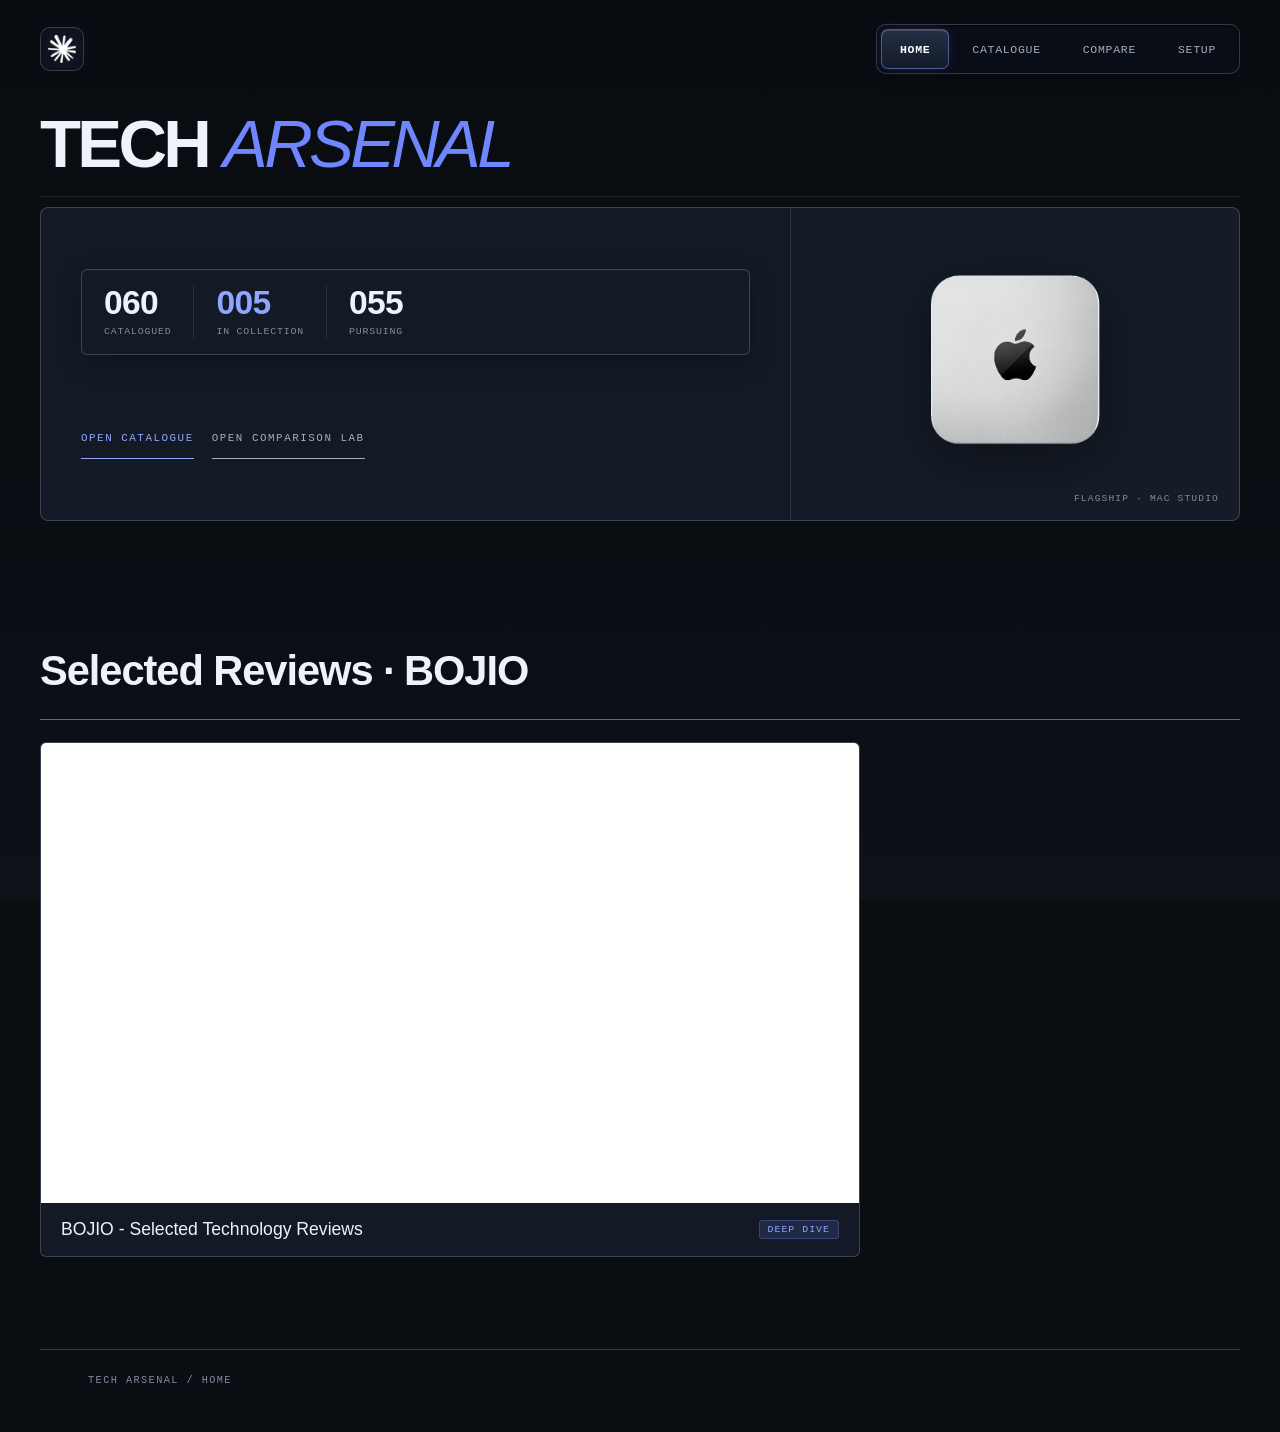
==== commit f077d5b1: "feat(nav): redesign responsive navbar with mobile hamburger menu and unified CSS architecture" ====
--- a/index.html
+++ b/index.html
@@ -147,6 +147,27 @@
                 font-size: 0.52rem;
             }
         }
+        @media (max-width: 640px) {
+            .home-hero-content {
+                padding: 20px 16px;
+            }
+            .home-hero-preview {
+                padding: 20px;
+            }
+            .hero-stats-inline {
+                display: grid;
+                grid-template-columns: repeat(2, 1fr);
+                gap: 14px 12px;
+                padding: 14px 16px;
+            }
+            .hero-stat-item {
+                padding: 0 4px;
+                border-left: none !important;
+            }
+            .hero-stat-item strong {
+                font-size: 1.6rem;
+            }
+        }
     </style>
 </head>
 <body class="catalogue-page">
@@ -154,7 +175,13 @@
         <div class="header-top top-row">
             <a class="back-link home-mark-link" href="index.html" aria-label="Back to home" title="Back to home">
                 <img src="assets/images/arsenal-spark.png" alt="Tech Arsenal spark mark" width="1000" height="1000" loading="eager" decoding="async">
+                <span class="mark-label">TECH ARSENAL</span>
             </a>
+            <button class="hamburger-btn" aria-label="Toggle navigation" aria-expanded="false" type="button">
+                <span class="hamburger-line"></span>
+                <span class="hamburger-line"></span>
+                <span class="hamburger-line"></span>
+            </button>
             <nav class="page-nav" aria-label="Site navigation">
                 <a class="page-link active" href="index.html" aria-current="page">Home</a>
                 <a class="page-link" href="tech-arsenal.html">Catalogue</a>
--- a/arsenal-pages.css
+++ b/arsenal-pages.css
@@ -136,70 +136,6 @@
     padding: 0 40px 76px;
 }
 
-.site-header {
-    padding: 34px 0 20px;
-}
-
-.top-row {
-    display: flex;
-    justify-content: space-between;
-    align-items: center;
-    gap: 16px;
-}
-
-.site-mark {
-    display: inline-flex;
-    align-items: center;
-    justify-content: center;
-    width: 46px;
-    height: 46px;
-    flex: 0 0 auto;
-    opacity: 0.86;
-}
-
-.site-mark img {
-    width: 34px;
-    height: 34px;
-    object-fit: contain;
-    filter: drop-shadow(0 0 16px rgba(111, 134, 255, 0.18));
-}
-
-.back-link,
-.page-link {
-    display: inline-flex;
-    align-items: center;
-    justify-content: center;
-    min-height: 44px;
-    padding: 0 16px;
-    border: 1px solid var(--line-strong);
-    background: rgba(255, 255, 255, 0.02);
-    color: var(--muted);
-    font-size: 0.67rem;
-    transition: border-color 0.24s ease, color 0.24s ease, background 0.24s ease, transform 0.24s ease;
-}
-
-.back-link:hover,
-.page-link:hover,
-.page-link.active {
-    border-color: rgba(111, 134, 255, 0.52);
-    color: var(--text);
-    background: rgba(111, 134, 255, 0.09);
-    transform: translateY(-1px);
-}
-
-.back-link:focus-visible,
-.page-link:focus-visible {
-    outline: 2px solid var(--accent);
-    outline-offset: 2px;
-    border-color: var(--accent);
-}
-
-.page-nav {
-    display: flex;
-    flex-wrap: wrap;
-    gap: 10px;
-    justify-content: flex-end;
-}
 
 .hero-head {
     margin-top: 34px;
@@ -841,20 +777,43 @@
     }
 }
 
-@media (max-width: 780px) {
+@media (min-width: 641px) and (max-width: 1024px) {
+    .shell {
+        padding-left: 28px;
+        padding-right: 28px;
+    }
+
+    .hero-stats {
+        grid-template-columns: repeat(3, minmax(0, 1fr));
+        gap: 10px;
+    }
+
+    .hero-stat {
+        padding: 14px 16px;
+    }
+
+    .hero-stat strong {
+        font-size: 1.45rem;
+    }
+
+    .section-panel,
+    .route-card,
+    .spec-card,
+    .timeline-entry,
+    .radar-card {
+        padding: 22px;
+    }
+
+    .home-route-grid .route-card.narrow {
+        grid-column: span 4;
+    }
+}
+
+@media (max-width: 640px) {
     .shell,
     .site-footer {
         padding-left: 18px;
         padding-right: 18px;
-    }
-
-    .top-row {
-        flex-direction: column;
-        align-items: flex-start;
-    }
-
-    .page-nav {
-        justify-content: flex-start;
     }
 
     .hero-grid,
@@ -1084,35 +1043,6 @@
     padding: 34px 0 28px;
 }
 
-.top-row {
-    align-items: flex-start;
-    padding-bottom: 22px;
-    border-bottom: 1px solid var(--annual-rule);
-}
-
-.page-nav {
-    gap: 8px;
-    justify-content: flex-end;
-}
-
-.back-link,
-.page-link {
-    min-height: 36px;
-    padding-inline: 12px;
-    border: 0;
-    border-bottom: 1px solid transparent;
-    background: transparent;
-    color: var(--muted);
-}
-
-.back-link:hover,
-.page-link:hover,
-.page-link.active {
-    border-color: var(--accent);
-    background: transparent;
-    color: var(--text);
-    transform: none;
-}
 
 .hero-head {
     margin-top: 42px;
@@ -1572,10 +1502,7 @@
 
 @media (max-width: 780px) {
     .shell { padding-inline: 18px; }
-    .site-header { padding-top: 22px; }
-    .top-row { gap: 14px; }
-    .page-nav { justify-content: flex-start; }
-    .main-title { max-width: 12ch; font-size: clamp(3.2rem, 15vw, 6rem); }
+
     .hero-grid { grid-template-columns: 1fr; min-height: 0; }
     .hero-copy { padding: 66px 0 28px; }
     .hero-copy-top h2 { max-width: 11ch; font-size: clamp(2.7rem, 13vw, 5rem); }
@@ -1674,18 +1601,9 @@
     font-size: 0.92em;
 }
 
-.page-nav .page-link {
-    min-height: 44px;
-}
-
 @media (max-width: 780px) {
     .language-note {
         margin-left: 0;
-    }
-
-    .page-nav .page-link {
-        min-height: 38px;
-        padding-inline: 11px;
     }
 }
 
@@ -1767,83 +1685,356 @@
     }
 }
 
-/* Home is a mark in the shared chrome, not a second active navigation item. */
+/* ==========================================================================
+   Precision Navigation Rail System (Desktop / Tablet / Mobile)
+   Unified across all pages: Home, Catalogue, Compare, Setup.
+   ========================================================================== */
+
+.site-header {
+    width: 100%;
+    padding: 28px 0 20px;
+    box-sizing: border-box;
+}
+
+.top-row {
+    display: flex;
+    justify-content: space-between;
+    align-items: center;
+    gap: 20px;
+    width: 100%;
+    box-sizing: border-box;
+}
+
+/* Home brand anchor mark */
 .home-mark-link {
     display: inline-flex;
     align-items: center;
     justify-content: center;
-    flex: 0 0 46px;
-    width: 46px;
-    height: 46px;
-    min-height: 46px;
+    width: 44px;
+    height: 44px;
+    min-height: 44px;
+    flex: 0 0 44px;
     padding: 0;
-    border: 0 !important;
-    background: transparent !important;
-    color: inherit;
-    transform: none !important;
+    border-radius: 10px;
+    background: rgba(14, 20, 32, 0.65);
+    border: 1px solid var(--line-strong, rgba(160, 176, 204, 0.2));
+    backdrop-filter: blur(12px);
+    -webkit-backdrop-filter: blur(12px);
+    box-shadow: 0 2px 8px rgba(0, 0, 0, 0.25);
+    transition: transform 0.2s cubic-bezier(0.16, 1, 0.3, 1),
+                border-color 0.2s ease,
+                background-color 0.2s ease,
+                box-shadow 0.2s ease;
+    text-decoration: none;
 }
 
 .home-mark-link img {
-    width: 34px;
-    height: 34px;
+    width: 28px;
+    height: 28px;
     object-fit: contain;
-    filter: drop-shadow(0 0 16px rgba(111, 134, 255, .18));
-    transition: transform .2s ease, opacity .2s ease;
+    filter: drop-shadow(0 0 12px rgba(111, 134, 255, 0.25));
+    transition: transform 0.2s ease, filter 0.2s ease;
+}
+
+.home-mark-link .mark-label {
+    display: none;
+}
+
+.home-mark-link:hover,
+.home-mark-link:focus-visible {
+    border-color: var(--accent, #6f86ff);
+    background: rgba(111, 134, 255, 0.1);
+    box-shadow: 0 0 16px rgba(111, 134, 255, 0.28), 0 2px 8px rgba(0, 0, 0, 0.3);
+    transform: translateY(-1px);
+    outline: none;
 }
 
 .home-mark-link:hover img,
 .home-mark-link:focus-visible img {
-    opacity: 1;
-    transform: scale(1.06);
-}
-
-/* Keep the shared chrome on one predictable rail before it becomes a second row. */
-.top-row {
-    flex-wrap: nowrap;
+    transform: scale(1.08);
+    filter: drop-shadow(0 0 16px rgba(111, 134, 255, 0.45));
+}
+
+/* Hamburger button — hidden on desktop and tablet */
+.hamburger-btn {
+    display: none;
+}
+
+/* Nav segmented capsule track */
+.page-nav {
+    display: inline-flex;
     align-items: center;
-    gap: 16px;
-}
-
-.top-row .page-nav {
-    flex: 1 1 auto;
+    gap: 4px;
+    padding: 4px;
+    border-radius: 10px;
+    background: rgba(10, 14, 24, 0.82);
+    border: 1px solid var(--line-strong, rgba(160, 176, 204, 0.2));
+    backdrop-filter: blur(14px);
+    -webkit-backdrop-filter: blur(14px);
+    box-shadow: inset 0 1px 2px rgba(0, 0, 0, 0.45), 0 4px 12px rgba(0, 0, 0, 0.25);
+}
+
+.page-nav .page-link {
+    display: inline-flex;
+    align-items: center;
     justify-content: center;
-    gap: 6px 12px;
-}
-
-.top-row .page-nav .page-link {
-    flex: 0 0 auto;
-}
-
-@media (max-width: 1100px) {
+    min-height: 40px;
+    height: 40px;
+    padding: 0 18px;
+    border-radius: 7px;
+    font-family: var(--mono);
+    font-size: 0.72rem;
+    font-weight: 500;
+    letter-spacing: 0.06em;
+    text-transform: uppercase;
+    text-decoration: none;
+    white-space: nowrap;
+    color: var(--muted, rgba(160, 176, 204, 0.75));
+    background: transparent;
+    border: 1px solid transparent;
+    transition: color 0.18s ease,
+                background-color 0.18s ease,
+                border-color 0.18s ease,
+                box-shadow 0.18s ease;
+}
+
+.page-nav .page-link:hover {
+    color: #ffffff;
+    background: rgba(255, 255, 255, 0.05);
+}
+
+.page-nav .page-link:focus-visible {
+    outline: 2px solid var(--accent, #6f86ff);
+    outline-offset: 1px;
+}
+
+.page-nav .page-link.active {
+    color: #ffffff;
+    font-weight: 600;
+    background: linear-gradient(180deg, rgba(38, 50, 74, 0.95) 0%, rgba(20, 28, 42, 0.95) 100%);
+    border-color: rgba(145, 165, 255, 0.42);
+    box-shadow: 0 2px 8px rgba(0, 0, 0, 0.35),
+                inset 0 1px 0 rgba(255, 255, 255, 0.15),
+                0 0 12px rgba(111, 134, 255, 0.2);
+}
+
+/* Tablet / iPad responsive refinement (641px - 1024px) */
+@media (min-width: 641px) and (max-width: 1024px) {
+    .site-header {
+        padding-top: max(20px, env(safe-area-inset-top));
+        padding-bottom: 16px;
+    }
+
     .top-row {
+        flex-direction: row;
+        justify-content: space-between;
+        align-items: center;
+        gap: 16px;
+    }
+
+    .home-mark-link {
+        width: 44px;
+        height: 44px;
+        min-height: 44px;
+        flex: 0 0 44px;
+    }
+
+    .home-mark-link .mark-label {
+        display: none;
+    }
+
+    .hamburger-btn {
+        display: none;
+    }
+
+    .page-nav {
+        display: inline-flex;
+        gap: 4px;
+        padding: 4px;
+    }
+
+    .page-nav .page-link {
+        min-height: 40px;
+        height: 40px;
+        padding: 0 14px;
+        font-size: 0.70rem;
+    }
+}
+
+/* Mobile responsive refinement (<= 640px) */
+@media (max-width: 640px) {
+    .site-header {
+        padding-top: max(14px, env(safe-area-inset-top));
+        padding-bottom: 12px;
+    }
+
+    .top-row {
+        display: flex;
         flex-wrap: wrap;
-    }
-
-    .top-row .language-note {
+        justify-content: space-between;
+        align-items: center;
+        row-gap: 12px;
+        width: 100%;
+    }
+
+    /* Branded Pill Anchor */
+    .home-mark-link {
+        order: 1;
+        align-self: center;
+        width: auto;
+        height: 38px;
+        min-height: 38px;
+        flex: 0 0 auto;
+        padding: 0 14px 0 8px;
+        gap: 8px;
+        border-radius: 9999px;
+        background: rgba(14, 20, 32, 0.75);
+    }
+
+    .home-mark-link img {
+        width: 22px;
+        height: 22px;
+    }
+
+    .home-mark-link .mark-label {
+        display: inline-block;
+        font-family: var(--mono);
+        font-size: 0.65rem;
+        font-weight: 700;
+        letter-spacing: 0.12em;
+        color: var(--text-dim, rgba(235, 240, 255, 0.85));
+    }
+
+    /* Hamburger Toggle Button */
+    .hamburger-btn {
         order: 2;
-        margin-left: auto;
-    }
-
-    .top-row .page-nav {
+        display: inline-flex;
+        flex-direction: column;
+        justify-content: center;
+        align-items: center;
+        gap: 5px;
+        width: 40px;
+        height: 40px;
+        min-height: 40px;
+        padding: 0;
+        border-radius: 9px;
+        background: rgba(14, 20, 32, 0.75);
+        border: 1px solid var(--line-strong, rgba(160, 176, 204, 0.2));
+        backdrop-filter: blur(12px);
+        -webkit-backdrop-filter: blur(12px);
+        cursor: pointer;
+        box-sizing: border-box;
+        transition: background-color 0.2s ease, border-color 0.2s ease, box-shadow 0.2s ease;
+    }
+
+    .hamburger-btn:hover,
+    .hamburger-btn:focus-visible {
+        border-color: var(--accent, #6f86ff);
+        background: rgba(111, 134, 255, 0.1);
+        outline: none;
+    }
+
+    .hamburger-btn .hamburger-line {
+        display: block;
+        width: 18px;
+        height: 2px;
+        border-radius: 1px;
+        background-color: var(--text, #ebf0ff);
+        transition: transform 0.24s ease, opacity 0.24s ease;
+        transform-origin: center;
+    }
+
+    .hamburger-btn.is-active .hamburger-line:nth-child(1) {
+        transform: translateY(7px) rotate(45deg);
+    }
+
+    .hamburger-btn.is-active .hamburger-line:nth-child(2) {
+        opacity: 0;
+        transform: scaleX(0);
+    }
+
+    .hamburger-btn.is-active .hamburger-line:nth-child(3) {
+        transform: translateY(-7px) rotate(-45deg);
+    }
+
+    /* Dropdown Navigation Menu */
+    .page-nav {
+        display: none;
+        flex-direction: column;
+        align-items: stretch;
+        width: 100%;
+        flex-basis: 100%;
         order: 3;
-        width: 100%;
-        flex: 0 0 100%;
+        padding: 6px;
+        margin-top: 4px;
+        border-radius: 12px;
+        background: rgba(10, 14, 24, 0.96);
+        border: 1px solid var(--line-strong, rgba(160, 176, 204, 0.25));
+        backdrop-filter: blur(18px);
+        -webkit-backdrop-filter: blur(18px);
+        box-shadow: 0 8px 24px rgba(0, 0, 0, 0.5), inset 0 1px 0 rgba(255, 255, 255, 0.08);
+        box-sizing: border-box;
+        gap: 4px;
+        animation: navSlideDown 0.22s cubic-bezier(0.16, 1, 0.3, 1);
+    }
+
+    .page-nav.is-open {
+        display: flex;
+    }
+
+    @keyframes navSlideDown {
+        from {
+            opacity: 0;
+            transform: translateY(-8px);
+        }
+        to {
+            opacity: 1;
+            transform: translateY(0);
+        }
+    }
+
+    .page-nav .page-link {
+        display: flex;
+        align-items: center;
         justify-content: flex-start;
-        padding-top: 14px;
-        border-top: 1px solid var(--annual-rule);
-    }
-}
-
-@media (max-width: 780px) {
-    .top-row {
-        align-items: flex-start;
-        flex-direction: column;
-    }
-
-    .top-row .page-nav {
-        width: 100%;
-        flex: 0 0 auto;
-        flex-wrap: wrap;
+        min-height: 44px;
+        height: 44px;
+        padding: 0 16px;
+        border-radius: 8px;
+        font-family: var(--mono);
+        font-size: 0.74rem;
+        font-weight: 500;
+        letter-spacing: 0.06em;
+        text-transform: uppercase;
+        text-decoration: none;
+        color: var(--muted, rgba(160, 176, 204, 0.75));
+        background: transparent;
+        border: 1px solid transparent;
+        border-left: 3px solid transparent;
+        transition: color 0.16s ease, background-color 0.16s ease, border-color 0.16s ease;
+    }
+
+    .page-nav .page-link:hover {
+        color: #ffffff;
+        background: rgba(255, 255, 255, 0.05);
+        border-left-color: rgba(111, 134, 255, 0.5);
+    }
+
+    .page-nav .page-link.active {
+        color: #ffffff;
+        font-weight: 600;
+        background: linear-gradient(90deg, rgba(111, 134, 255, 0.14) 0%, rgba(111, 134, 255, 0.02) 100%);
+        border-color: rgba(145, 165, 255, 0.25);
+        border-left: 3px solid var(--accent, #6f86ff);
+        box-shadow: 0 2px 8px rgba(0, 0, 0, 0.25);
+    }
+}
+
+@media (prefers-reduced-motion: reduce) {
+    .page-nav,
+    .hamburger-btn .hamburger-line {
+        animation: none !important;
+        transition: none !important;
     }
 }
 
@@ -3015,6 +3206,141 @@
         justify-content: space-between;
         row-gap: 8px;
         flex-wrap: wrap;
+    }
+}
+
+@media (min-width: 641px) and (max-width: 900px) {
+    .dossier {
+        padding: 16px;
+    }
+
+    .dossier-panel {
+        grid-template-columns: 1fr;
+        grid-template-rows: minmax(180px, 28dvh) minmax(0, 1fr);
+        width: 100%;
+        max-width: 760px;
+        height: min(840px, calc(100dvh - 32px));
+        max-height: 100%;
+        border-radius: 12px;
+    }
+
+    .dossier-visual {
+        min-height: 180px;
+        max-height: 220px;
+        padding: 20px;
+        border-right: none;
+        border-bottom: 1px solid var(--line);
+    }
+
+    .dossier-visual::before {
+        inset: 12px;
+    }
+
+    .dossier-visual img {
+        max-height: 170px;
+    }
+
+    .dossier-body {
+        padding: 24px 28px calc(24px + env(safe-area-inset-bottom));
+    }
+
+    .dossier-title {
+        font-size: clamp(2rem, 5vw, 3rem);
+        max-width: 100%;
+        margin: 18px 0 6px;
+    }
+
+    .dossier-why {
+        margin: 18px 0 0;
+        padding-top: 14px;
+        font-size: 0.96rem;
+    }
+
+    .dossier-desc {
+        margin: 12px 0 0;
+        font-size: 0.85rem;
+    }
+
+    .dossier-specs {
+        grid-template-columns: repeat(2, minmax(0, 1fr));
+        gap: 10px;
+        margin-top: 20px;
+        padding-top: 16px;
+    }
+
+    .dossier-spec {
+        padding: 10px 12px;
+    }
+}
+
+@media (max-width: 640px) {
+    .dossier {
+        padding: 10px;
+    }
+
+    .dossier-panel {
+        grid-template-columns: 1fr;
+        grid-template-rows: auto 1fr;
+        width: 100%;
+        height: calc(100dvh - 20px);
+        max-height: calc(100dvh - 20px);
+        border-radius: 10px;
+    }
+
+    .dossier-visual {
+        height: 180px;
+        min-height: 150px;
+        max-height: 200px;
+        padding: 16px;
+        border-right: none;
+        border-bottom: 1px solid var(--line);
+    }
+
+    .dossier-visual::before {
+        inset: 10px;
+    }
+
+    .dossier-visual img {
+        max-height: 140px;
+    }
+
+    .dossier-image-note {
+        right: 14px;
+        bottom: 8px;
+        left: 14px;
+        font-size: 0.52rem;
+    }
+
+    .dossier-body {
+        padding: 18px 16px 24px;
+    }
+
+    .dossier-title {
+        font-size: clamp(1.8rem, 6vw, 2.6rem);
+        max-width: 100%;
+        margin: 16px 0 6px;
+    }
+
+    .dossier-why {
+        margin: 16px 0 0;
+        padding-top: 12px;
+        font-size: 0.92rem;
+    }
+
+    .dossier-desc {
+        margin: 10px 0 0;
+        font-size: 0.82rem;
+    }
+
+    .dossier-specs {
+        grid-template-columns: 1fr;
+        gap: 8px;
+        margin-top: 18px;
+        padding-top: 14px;
+    }
+
+    .dossier-spec {
+        padding: 8px 10px;
     }
 }
 
@@ -4293,7 +4619,7 @@
         width: 100%;
     }
     .dossier {
-        place-items: end center;
+        place-items: center;
         padding-top: max(12px, env(safe-area-inset-top));
         padding-right: max(12px, env(safe-area-inset-right));
         padding-bottom: max(12px, env(safe-area-inset-bottom));
@@ -4301,24 +4627,32 @@
     }
     .dossier-panel {
         width: 100%;
-        height: min(680px, calc(100vh - 24px));
-        height: min(680px, calc(100dvh - 24px));
+        height: min(720px, calc(100vh - 24px));
+        height: min(720px, calc(100dvh - 24px));
         max-height: 100%;
         grid-template-columns: 1fr;
-        grid-template-rows: minmax(170px, 34dvh) minmax(0, 1fr);
-        border-radius: 10px 10px 4px 4px;
+        grid-template-rows: auto minmax(0, 1fr);
+        border-radius: 12px;
     }
     .dossier-visual {
-        min-height: 0;
-        padding: 22px;
+        display: flex;
+        align-items: center;
+        justify-content: center;
+        height: 170px;
+        padding: 14px;
         border-right: 0;
         border-bottom: 1px solid var(--line);
+        box-sizing: border-box;
+        overflow: hidden;
     }
     .dossier-visual::before {
-        inset: 12px;
+        inset: 10px;
+        border-radius: 6px;
     }
     .dossier-visual img {
-        max-height: 25dvh;
+        max-width: 100%;
+        max-height: 130px;
+        object-fit: contain;
     }
     .dossier-image-note {
         right: 22px;
@@ -4326,7 +4660,7 @@
         left: 22px;
     }
     .dossier-body {
-        padding: 22px 18px calc(22px + env(safe-area-inset-bottom));
+        padding: 18px 16px calc(18px + env(safe-area-inset-bottom));
     }
     .dossier-topline {
         align-items: flex-start;
@@ -4347,7 +4681,8 @@
     }
     .dossier-title {
         max-width: none;
-        font-size: clamp(2rem, 11vw, 3.6rem);
+        font-size: clamp(1.4rem, 6.5vw, 2.2rem);
+        margin: 12px 0 4px;
     }
     .dossier-why {
         font-size: 0.98rem;
@@ -4511,7 +4846,7 @@
     }
 }
 
-@media (min-width: 981px) {
+@media (min-width: 1025px) {
     .catalogue-page .card:not(.is-lead) {
         grid-column: span 4;
     }
@@ -4532,35 +4867,30 @@
     }
 }
 
-@media (max-width: 980px) {
+@media (min-width: 641px) and (max-width: 1024px) {
     .catalogue-page .card:not(.is-lead) {
-        grid-column: span 6;
-    }
-}
-
-@media (max-width: 760px) {
+        grid-column: span 6 !important;
+    }
+    .catalogue-page .control-bar {
+        padding: 16px 18px;
+    }
+    .catalogue-page .filter-bar {
+        justify-content: flex-start;
+        gap: 8px;
+    }
+}
+
+@media (max-width: 640px) {
+    .catalogue-page .card,
+    .catalogue-page .card:not(.is-lead),
+    .catalogue-page .card.is-lead {
+        grid-column: span 12 !important;
+    }
+}
+
+@media (max-width: 640px) {
     .catalogue-page {
         overflow-x: hidden;
-    }
-
-    .catalogue-page .top-row .page-nav {
-        display: grid;
-        width: auto;
-        flex: 1 1 auto;
-        min-width: 0;
-        grid-template-columns: repeat(2, minmax(0, 1fr));
-        gap: 6px;
-    }
-
-    .catalogue-page .top-row .page-link {
-        min-width: 0;
-        width: 100%;
-        justify-content: flex-start;
-        padding-inline: 6px;
-        white-space: normal;
-        overflow-wrap: anywhere;
-        line-height: 1.25;
-        font-size: 0.56rem;
     }
 
     .catalogue-page .control-bar,
@@ -4571,18 +4901,31 @@
 
     .catalogue-page .filter-bar {
         justify-content: flex-start;
-        display: grid;
+        display: flex;
+        overflow-x: auto;
+        flex-wrap: nowrap;
+        -webkit-overflow-scrolling: touch;
+        gap: 8px;
+        padding-bottom: 6px;
         width: 100%;
-        grid-template-columns: repeat(3, minmax(0, 1fr));
-        gap: 6px;
+        scrollbar-width: none;
+        -ms-overflow-style: none;
+    }
+
+    .catalogue-page .filter-bar::-webkit-scrollbar {
+        display: none;
     }
 
     .catalogue-page .filter-btn {
-        width: 100%;
+        flex: 0 0 auto;
+        width: auto;
         min-width: 0;
-        padding-inline: 4px;
-        white-space: normal;
-        line-height: 1.2;
+        min-height: 36px;
+        padding: 8px 14px;
+        white-space: nowrap;
+        line-height: 1;
+        font-size: 0.64rem;
+        border-radius: 20px;
     }
 
     .catalogue-page .collection-ledger {
@@ -4655,26 +4998,6 @@
 }
 
 @media (max-width: 760px) {
-    .catalogue-page .site-header {
-        padding-top: 16px;
-        padding-bottom: 8px;
-    }
-
-    .catalogue-page .top-row {
-        gap: 8px;
-    }
-
-    .catalogue-page .home-mark-link,
-    .catalogue-page .home-mark-link img {
-        width: 30px;
-        height: 30px;
-    }
-
-    .catalogue-page .top-row .page-link {
-        min-height: 32px;
-        padding-inline: 6px;
-    }
-
     .catalogue-page .masthead {
         gap: 12px;
         padding-top: 16px;
@@ -4721,16 +5044,6 @@
 
     .filter-bar {
         justify-content: flex-start;
-    }
-}
-
-@media (min-width: 1081px) and (max-width: 1280px) {
-    .top-row .page-nav {
-        column-gap: 5px;
-    }
-
-    .top-row .page-nav .page-link {
-        padding-inline: 10px;
     }
 }
 
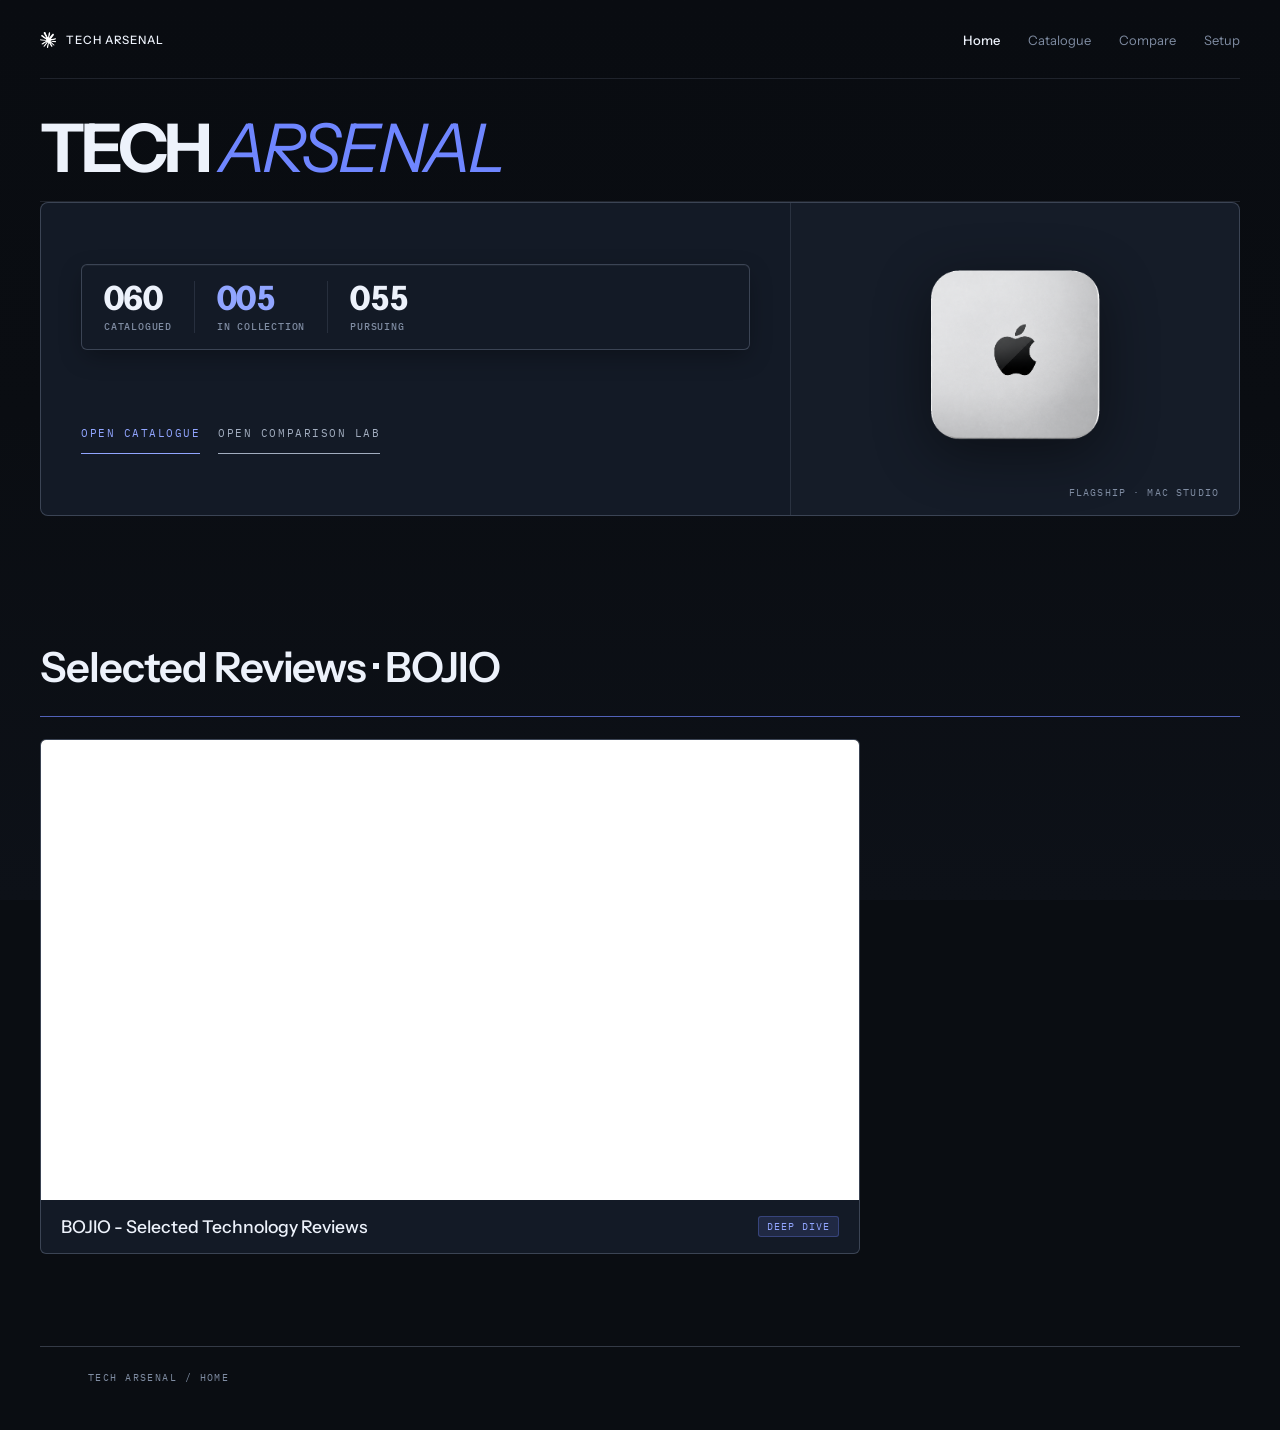
==== commit a26254af: "feat(typography): add self-hosted fonts and streamline navigation logic" ====
--- a/index.html
+++ b/index.html
@@ -4,6 +4,8 @@
     <meta charset="UTF-8">
     <meta name="viewport" content="width=device-width, initial-scale=1.0">
     <title>TECH ARSENAL</title>
+    <link rel="preload" href="assets/fonts/InstrumentSans-Variable.woff2" as="font" type="font/woff2" crossorigin>
+    <link rel="preload" href="assets/fonts/IBMPlexMono-Regular.woff2" as="font" type="font/woff2" crossorigin>
     <link rel="stylesheet" href="arsenal-pages.css">
     <style>
         /* ===== Hero Stats Ledger ===== */
@@ -139,12 +141,6 @@
             }
             .hero-stat-item strong {
                 font-size: 1.5rem;
-            }
-            .hero-stat-label .lang-zh {
-                font-size: 0.68rem;
-            }
-            .hero-stat-label .lang-en {
-                font-size: 0.52rem;
             }
         }
         @media (max-width: 640px) {
--- a/arsenal-pages.css
+++ b/arsenal-pages.css
@@ -1,3 +1,35 @@
+@font-face {
+    font-family: "Instrument Sans";
+    src: url("assets/fonts/InstrumentSans-Variable.woff2") format("woff2");
+    font-weight: 400 700;
+    font-style: normal;
+    font-display: swap;
+}
+
+@font-face {
+    font-family: "Instrument Sans";
+    src: url("assets/fonts/InstrumentSans-Italic-Variable.woff2") format("woff2");
+    font-weight: 400 700;
+    font-style: italic;
+    font-display: swap;
+}
+
+@font-face {
+    font-family: "IBM Plex Mono";
+    src: url("assets/fonts/IBMPlexMono-Regular.woff2") format("woff2");
+    font-weight: 400;
+    font-style: normal;
+    font-display: swap;
+}
+
+@font-face {
+    font-family: "IBM Plex Mono";
+    src: url("assets/fonts/IBMPlexMono-Medium.woff2") format("woff2");
+    font-weight: 500;
+    font-style: normal;
+    font-display: swap;
+}
+
 :root {
     --bg: #0a0d12;
     --bg-elevated: #111722;
@@ -15,9 +47,9 @@
     --steel: #d7dde8;
     --shadow: rgba(2, 6, 18, 0.45);
     --shell: 1280px;
-    --display: "Avenir Next", "SF Pro Display", "Helvetica Neue", "Segoe UI", sans-serif;
-    --body: "SF Pro Text", "Avenir Next", "Helvetica Neue", "Segoe UI", sans-serif;
-    --mono: ui-monospace, "SFMono-Regular", "SF Mono", Menlo, Consolas, monospace;
+    --display: "Instrument Sans", "Avenir Next", "Segoe UI", sans-serif;
+    --body: "Instrument Sans", "Segoe UI", sans-serif;
+    --mono: "IBM Plex Mono", ui-monospace, "SFMono-Regular", Menlo, Consolas, monospace;
 }
 
 * {
@@ -36,6 +68,7 @@
     padding-right: env(safe-area-inset-right, 0px);
     color: var(--text);
     font-family: var(--body);
+    font-synthesis: none;
     background: linear-gradient(180deg, #090c11 0%, #0a0d12 42%, #0d1118 100%);
     background-color: #0a0d12;
     background-attachment: fixed;
@@ -104,8 +137,6 @@
 .eyebrow,
 .section-label,
 .mini-label,
-.page-link,
-.back-link,
 .stats-label,
 .card-meta,
 .footer-line {
@@ -903,99 +934,10 @@
     min-width: 0;
 }
 
-.lang-pair {
-    max-width: 100%;
-    white-space: normal;
-    overflow-wrap: anywhere;
-}
-
-.page-nav .lang-pair,
-.language-note .lang-pair {
-    white-space: nowrap;
-    overflow-wrap: normal;
-}
-
 .main-title {
     max-width: 18ch;
     font-size: clamp(3.2rem, 6vw, 6rem);
     overflow-wrap: anywhere;
-}
-
-.main-title .lang-pair {
-    width: 100%;
-}
-
-.main-title .lang-en {
-    max-width: 28ch;
-    font-size: .32em;
-    line-height: 1.16;
-    letter-spacing: .08em;
-    text-transform: uppercase;
-}
-
-.page-subtitle .lang-pair,
-.hero-copy-top p .lang-pair,
-.section-heading p .lang-pair,
-.route-card p .lang-pair,
-.spec-card p .lang-pair,
-.summary-card p .lang-pair,
-.radar-card p .lang-pair,
-.closing-panel p .lang-pair {
-    display: inline;
-    line-height: 1.65;
-    white-space: normal;
-}
-
-.page-subtitle .lang-en,
-.hero-copy-top p .lang-en,
-.section-heading p .lang-en,
-.route-card p .lang-en,
-.spec-card p .lang-en,
-.summary-card p .lang-en,
-.radar-card p .lang-en,
-.closing-panel p .lang-en {
-    color: var(--muted-2);
-    font-size: .86em;
-    letter-spacing: .025em;
-}
-
-.hero-copy-top h2 .lang-pair,
-.section-heading h3 .lang-pair,
-.route-card strong .lang-pair,
-.spec-card h4 .lang-pair,
-.summary-card strong .lang-pair,
-.radar-card h4 .lang-pair,
-.timeline-entry h4 .lang-pair {
-    display: inline-flex;
-    flex-direction: column;
-    align-items: flex-start;
-    gap: 0;
-    line-height: .98;
-    white-space: normal;
-}
-
-.hero-copy-top h2 .lang-divider,
-.section-heading h3 .lang-divider,
-.route-card strong .lang-divider,
-.spec-card h4 .lang-divider,
-.summary-card strong .lang-divider,
-.radar-card h4 .lang-divider,
-.timeline-entry h4 .lang-divider {
-    display: none;
-}
-
-.hero-copy-top h2 .lang-en,
-.section-heading h3 .lang-en,
-.route-card strong .lang-en,
-.spec-card h4 .lang-en,
-.summary-card strong .lang-en,
-.radar-card h4 .lang-en,
-.timeline-entry h4 .lang-en {
-    color: var(--accent-2);
-    font-size: .38em;
-    font-style: italic;
-    letter-spacing: .04em;
-    line-height: 1.1;
 }
 
 .hero-copy-top h2,
@@ -1014,11 +956,6 @@
         max-width: 14ch;
         font-size: clamp(2.9rem, 13vw, 5rem);
     }
-
-    .main-title .lang-en {
-        max-width: 24ch;
-        font-size: .3em;
-    }
 }
 
 /* Annual index world: the shared pages use the same blue catalogue language as tech-arsenal. */
@@ -1038,11 +975,6 @@
     max-width: 1400px;
     padding-inline: 48px;
 }
-
-.site-header {
-    padding: 34px 0 28px;
-}
-
 
 .hero-head {
     margin-top: 42px;
@@ -1540,73 +1472,6 @@
     .site-footer { padding-inline: 18px; margin-top: 68px; }
 }
 
-/* Shared bilingual site chrome */
-.lang-pair {
-    display: inline-flex;
-    align-items: baseline;
-    gap: 0.18em;
-    white-space: nowrap;
-}
-
-.lang-zh,
-.lang-en {
-    display: inline;
-}
-
-.lang-zh {
-    color: inherit;
-}
-
-.lang-en {
-    color: color-mix(in srgb, currentColor 70%, transparent);
-    font-size: 0.9em;
-    letter-spacing: 0.08em;
-}
-
-.lang-divider {
-    color: var(--accent-2);
-    opacity: 0.72;
-}
-
-.main-title .lang-pair {
-    display: flex;
-    flex-direction: column;
-    align-items: flex-start;
-    gap: 0;
-    white-space: normal;
-}
-
-.main-title .lang-divider {
-    display: none;
-}
-
-.main-title .lang-en {
-    color: var(--accent-2);
-    font-style: italic;
-    font-weight: 600;
-}
-
-.language-note {
-    display: inline-flex;
-    align-items: center;
-    margin-left: auto;
-    color: var(--muted-2);
-    font-family: var(--mono);
-    font-size: 0.59rem;
-    letter-spacing: 0.1em;
-    text-transform: uppercase;
-}
-
-.language-note .lang-en {
-    font-size: 0.92em;
-}
-
-@media (max-width: 780px) {
-    .language-note {
-        margin-left: 0;
-    }
-}
-
 /* Final fit pass: preserve the annual catalogue voice while keeping real copy in frame. */
 html,
 body {
@@ -1634,32 +1499,12 @@
     min-width: 0;
 }
 
-.lang-pair {
-    max-width: 100%;
-    white-space: normal;
-    overflow-wrap: anywhere;
-}
-
-.page-nav .lang-pair,
-.language-note .lang-pair {
-    white-space: nowrap;
-    overflow-wrap: normal;
-}
-
 .main-title {
     max-width: 18ch;
     font-size: clamp(2.75rem, 5.25vw, 5rem);
     line-height: .95;
     letter-spacing: -.055em;
     overflow-wrap: anywhere;
-}
-
-.main-title .lang-en {
-    max-width: 28ch;
-    font-size: .38em;
-    line-height: 1.16;
-    letter-spacing: .08em;
-    text-transform: uppercase;
 }
 
 .page-subtitle,
@@ -1678,234 +1523,101 @@
         max-width: 14ch;
         font-size: clamp(2.5rem, 11vw, 3.8rem);
     }
-
-    .main-title .lang-en {
-        max-width: 24ch;
-        font-size: .36em;
-    }
-}
-
-/* ==========================================================================
-   Precision Navigation Rail System (Desktop / Tablet / Mobile)
-   Unified across all pages: Home, Catalogue, Compare, Setup.
-   ========================================================================== */
-
+}
+
+/* Running header. Wordmark left, four names right. */
 .site-header {
     width: 100%;
-    padding: 28px 0 20px;
-    box-sizing: border-box;
+    padding: 18px 0 0;
 }
 
 .top-row {
     display: flex;
     justify-content: space-between;
     align-items: center;
-    gap: 20px;
+    gap: 32px;
     width: 100%;
-    box-sizing: border-box;
-}
-
-/* Home brand anchor mark */
+    min-height: 52px;
+    padding-bottom: 16px;
+    border-bottom: 1px solid var(--line);
+}
+
 .home-mark-link {
     display: inline-flex;
     align-items: center;
-    justify-content: center;
-    width: 44px;
-    height: 44px;
+    gap: 10px;
     min-height: 44px;
-    flex: 0 0 44px;
-    padding: 0;
-    border-radius: 10px;
-    background: rgba(14, 20, 32, 0.65);
-    border: 1px solid var(--line-strong, rgba(160, 176, 204, 0.2));
-    backdrop-filter: blur(12px);
-    -webkit-backdrop-filter: blur(12px);
-    box-shadow: 0 2px 8px rgba(0, 0, 0, 0.25);
-    transition: transform 0.2s cubic-bezier(0.16, 1, 0.3, 1),
-                border-color 0.2s ease,
-                background-color 0.2s ease,
-                box-shadow 0.2s ease;
-    text-decoration: none;
+    color: var(--text);
+    font-size: 0.72rem;
+    font-weight: 500;
+    letter-spacing: 0.08em;
 }
 
 .home-mark-link img {
-    width: 28px;
-    height: 28px;
+    width: 16px;
+    height: 16px;
     object-fit: contain;
-    filter: drop-shadow(0 0 12px rgba(111, 134, 255, 0.25));
-    transition: transform 0.2s ease, filter 0.2s ease;
 }
 
 .home-mark-link .mark-label {
-    display: none;
-}
-
-.home-mark-link:hover,
-.home-mark-link:focus-visible {
-    border-color: var(--accent, #6f86ff);
-    background: rgba(111, 134, 255, 0.1);
-    box-shadow: 0 0 16px rgba(111, 134, 255, 0.28), 0 2px 8px rgba(0, 0, 0, 0.3);
-    transform: translateY(-1px);
-    outline: none;
-}
-
-.home-mark-link:hover img,
-.home-mark-link:focus-visible img {
-    transform: scale(1.08);
-    filter: drop-shadow(0 0 16px rgba(111, 134, 255, 0.45));
-}
-
-/* Hamburger button — hidden on desktop and tablet */
+    white-space: nowrap;
+}
+
+.home-mark-link:focus-visible,
+.page-nav .page-link:focus-visible,
+.hamburger-btn:focus-visible {
+    outline: 1px solid var(--accent);
+    outline-offset: 4px;
+}
+
 .hamburger-btn {
     display: none;
 }
 
-/* Nav segmented capsule track */
 .page-nav {
-    display: inline-flex;
+    display: flex;
     align-items: center;
-    gap: 4px;
-    padding: 4px;
-    border-radius: 10px;
-    background: rgba(10, 14, 24, 0.82);
-    border: 1px solid var(--line-strong, rgba(160, 176, 204, 0.2));
-    backdrop-filter: blur(14px);
-    -webkit-backdrop-filter: blur(14px);
-    box-shadow: inset 0 1px 2px rgba(0, 0, 0, 0.45), 0 4px 12px rgba(0, 0, 0, 0.25);
+    gap: 28px;
 }
 
 .page-nav .page-link {
     display: inline-flex;
     align-items: center;
-    justify-content: center;
-    min-height: 40px;
-    height: 40px;
-    padding: 0 18px;
-    border-radius: 7px;
-    font-family: var(--mono);
-    font-size: 0.72rem;
+    min-height: 44px;
+    font-size: 0.8125rem;
+    color: var(--muted-2);
+    transition: color 0.16s ease;
+}
+
+.page-nav .page-link:hover,
+.page-nav .page-link.active {
+    color: var(--text);
+}
+
+.page-nav .page-link.active {
     font-weight: 500;
-    letter-spacing: 0.06em;
-    text-transform: uppercase;
-    text-decoration: none;
-    white-space: nowrap;
-    color: var(--muted, rgba(160, 176, 204, 0.75));
-    background: transparent;
-    border: 1px solid transparent;
-    transition: color 0.18s ease,
-                background-color 0.18s ease,
-                border-color 0.18s ease,
-                box-shadow 0.18s ease;
-}
-
-.page-nav .page-link:hover {
-    color: #ffffff;
-    background: rgba(255, 255, 255, 0.05);
-}
-
-.page-nav .page-link:focus-visible {
-    outline: 2px solid var(--accent, #6f86ff);
-    outline-offset: 1px;
-}
-
-.page-nav .page-link.active {
-    color: #ffffff;
-    font-weight: 600;
-    background: linear-gradient(180deg, rgba(38, 50, 74, 0.95) 0%, rgba(20, 28, 42, 0.95) 100%);
-    border-color: rgba(145, 165, 255, 0.42);
-    box-shadow: 0 2px 8px rgba(0, 0, 0, 0.35),
-                inset 0 1px 0 rgba(255, 255, 255, 0.15),
-                0 0 12px rgba(111, 134, 255, 0.2);
-}
-
-/* Tablet / iPad responsive refinement (641px - 1024px) */
-@media (min-width: 641px) and (max-width: 1024px) {
-    .site-header {
-        padding-top: max(20px, env(safe-area-inset-top));
-        padding-bottom: 16px;
-    }
-
-    .top-row {
-        flex-direction: row;
-        justify-content: space-between;
-        align-items: center;
-        gap: 16px;
-    }
-
-    .home-mark-link {
-        width: 44px;
-        height: 44px;
-        min-height: 44px;
-        flex: 0 0 44px;
-    }
-
-    .home-mark-link .mark-label {
-        display: none;
-    }
-
-    .hamburger-btn {
-        display: none;
-    }
-
-    .page-nav {
-        display: inline-flex;
-        gap: 4px;
-        padding: 4px;
-    }
-
-    .page-nav .page-link {
-        min-height: 40px;
-        height: 40px;
-        padding: 0 14px;
-        font-size: 0.70rem;
-    }
-}
-
-/* Mobile responsive refinement (<= 640px) */
+}
+
 @media (max-width: 640px) {
     .site-header {
-        padding-top: max(14px, env(safe-area-inset-top));
+        padding-top: max(10px, env(safe-area-inset-top));
+    }
+
+    .top-row {
+        flex-wrap: wrap;
+        gap: 0;
         padding-bottom: 12px;
     }
 
-    .top-row {
-        display: flex;
-        flex-wrap: wrap;
-        justify-content: space-between;
-        align-items: center;
-        row-gap: 12px;
-        width: 100%;
-    }
-
-    /* Branded Pill Anchor */
     .home-mark-link {
         order: 1;
-        align-self: center;
-        width: auto;
-        height: 38px;
-        min-height: 38px;
-        flex: 0 0 auto;
-        padding: 0 14px 0 8px;
-        gap: 8px;
-        border-radius: 9999px;
-        background: rgba(14, 20, 32, 0.75);
-    }
-
-    .home-mark-link img {
-        width: 22px;
-        height: 22px;
     }
 
     .home-mark-link .mark-label {
-        display: inline-block;
-        font-family: var(--mono);
-        font-size: 0.65rem;
-        font-weight: 700;
-        letter-spacing: 0.12em;
-        color: var(--text-dim, rgba(235, 240, 255, 0.85));
-    }
-
-    /* Hamburger Toggle Button */
+        font-size: 0.68rem;
+        letter-spacing: 0.06em;
+    }
+
     .hamburger-btn {
         order: 2;
         display: inline-flex;
@@ -1913,51 +1625,35 @@
         justify-content: center;
         align-items: center;
         gap: 5px;
-        width: 40px;
-        height: 40px;
-        min-height: 40px;
+        width: 44px;
+        height: 44px;
+        margin-left: auto;
         padding: 0;
-        border-radius: 9px;
-        background: rgba(14, 20, 32, 0.75);
-        border: 1px solid var(--line-strong, rgba(160, 176, 204, 0.2));
-        backdrop-filter: blur(12px);
-        -webkit-backdrop-filter: blur(12px);
+        border: 0;
+        background: none;
         cursor: pointer;
-        box-sizing: border-box;
-        transition: background-color 0.2s ease, border-color 0.2s ease, box-shadow 0.2s ease;
-    }
-
-    .hamburger-btn:hover,
-    .hamburger-btn:focus-visible {
-        border-color: var(--accent, #6f86ff);
-        background: rgba(111, 134, 255, 0.1);
-        outline: none;
     }
 
     .hamburger-btn .hamburger-line {
         display: block;
-        width: 18px;
-        height: 2px;
-        border-radius: 1px;
-        background-color: var(--text, #ebf0ff);
-        transition: transform 0.24s ease, opacity 0.24s ease;
-        transform-origin: center;
+        width: 16px;
+        height: 1px;
+        background: var(--text);
+        transition: transform 0.2s ease, opacity 0.2s ease;
     }
 
     .hamburger-btn.is-active .hamburger-line:nth-child(1) {
-        transform: translateY(7px) rotate(45deg);
+        transform: translateY(6px) rotate(45deg);
     }
 
     .hamburger-btn.is-active .hamburger-line:nth-child(2) {
         opacity: 0;
-        transform: scaleX(0);
     }
 
     .hamburger-btn.is-active .hamburger-line:nth-child(3) {
-        transform: translateY(-7px) rotate(-45deg);
-    }
-
-    /* Dropdown Navigation Menu */
+        transform: translateY(-6px) rotate(-45deg);
+    }
+
     .page-nav {
         display: none;
         flex-direction: column;
@@ -1965,76 +1661,24 @@
         width: 100%;
         flex-basis: 100%;
         order: 3;
-        padding: 6px;
-        margin-top: 4px;
-        border-radius: 12px;
-        background: rgba(10, 14, 24, 0.96);
-        border: 1px solid var(--line-strong, rgba(160, 176, 204, 0.25));
-        backdrop-filter: blur(18px);
-        -webkit-backdrop-filter: blur(18px);
-        box-shadow: 0 8px 24px rgba(0, 0, 0, 0.5), inset 0 1px 0 rgba(255, 255, 255, 0.08);
-        box-sizing: border-box;
-        gap: 4px;
-        animation: navSlideDown 0.22s cubic-bezier(0.16, 1, 0.3, 1);
+        gap: 0;
+        padding: 8px 0 4px;
+        border-top: 1px solid var(--line);
     }
 
     .page-nav.is-open {
         display: flex;
     }
 
-    @keyframes navSlideDown {
-        from {
-            opacity: 0;
-            transform: translateY(-8px);
-        }
-        to {
-            opacity: 1;
-            transform: translateY(0);
-        }
-    }
-
     .page-nav .page-link {
-        display: flex;
-        align-items: center;
-        justify-content: flex-start;
-        min-height: 44px;
-        height: 44px;
-        padding: 0 16px;
-        border-radius: 8px;
-        font-family: var(--mono);
-        font-size: 0.74rem;
-        font-weight: 500;
-        letter-spacing: 0.06em;
-        text-transform: uppercase;
-        text-decoration: none;
-        color: var(--muted, rgba(160, 176, 204, 0.75));
-        background: transparent;
-        border: 1px solid transparent;
-        border-left: 3px solid transparent;
-        transition: color 0.16s ease, background-color 0.16s ease, border-color 0.16s ease;
-    }
-
-    .page-nav .page-link:hover {
-        color: #ffffff;
-        background: rgba(255, 255, 255, 0.05);
-        border-left-color: rgba(111, 134, 255, 0.5);
-    }
-
-    .page-nav .page-link.active {
-        color: #ffffff;
-        font-weight: 600;
-        background: linear-gradient(90deg, rgba(111, 134, 255, 0.14) 0%, rgba(111, 134, 255, 0.02) 100%);
-        border-color: rgba(145, 165, 255, 0.25);
-        border-left: 3px solid var(--accent, #6f86ff);
-        box-shadow: 0 2px 8px rgba(0, 0, 0, 0.25);
+        min-height: 48px;
+        font-size: 1rem;
     }
 }
 
 @media (prefers-reduced-motion: reduce) {
-    .page-nav,
     .hamburger-btn .hamburger-line {
-        animation: none !important;
-        transition: none !important;
+        transition: none;
     }
 }
 
@@ -2378,7 +2022,6 @@
     width: 100%;
     max-width: var(--shell);
     margin: 0 auto;
-    padding: 24px 0 10px;
 }
 
 .masthead {
@@ -3121,10 +2764,6 @@
     transition: transform 0.18s ease, opacity 0.18s ease;
 }
 
-.dossier-action .lang-en {
-    color: inherit;
-}
-
 .dossier-action:hover {
     background: var(--accent-2);
     border-color: var(--accent-2);
@@ -3145,11 +2784,6 @@
     border: 1px solid var(--line-strong);
     border-radius: 2px;
     transition: transform 0.18s ease, opacity 0.18s ease;
-}
-
-.dossier-close .lang-pair {
-    white-space: normal;
-    overflow-wrap: anywhere;
 }
 
 .dossier-close-icon {
@@ -4381,24 +4015,6 @@
     white-space: nowrap;
 }
 
-.record-action .lang-pair,
-.catalogue-page .record-action .lang-pair {
-    display: inline-flex;
-    align-items: baseline;
-    gap: 4px;
-}
-
-.record-action .lang-zh,
-.catalogue-page .record-action .lang-zh {
-    letter-spacing: 0.04em;
-}
-
-.record-action .lang-divider,
-.catalogue-page .record-action .lang-divider {
-    opacity: 0.45;
-    margin: 0 1px;
-}
-
 .record-action::after,
 .catalogue-page .record-action::after {
     content: "\2192";
@@ -4955,21 +4571,6 @@
     overflow-wrap: anywhere;
 }
 
-.catalogue-page .header-sub .lang-pair {
-    display: inline;
-}
-
-.catalogue-page .header-sub,
-.catalogue-page .header-sub .lang-pair,
-.catalogue-page .header-sub .lang-zh,
-.catalogue-page .header-sub .lang-en {
-    display: inline;
-    max-width: 100%;
-    white-space: normal !important;
-    overflow-wrap: anywhere;
-    word-break: break-word;
-}
-
 @media (max-width: 760px) {
     .catalogue-page .masthead {
         width: 100%;
@@ -4978,15 +4579,6 @@
     .catalogue-page .header-sub {
         display: block;
         width: 100%;
-    }
-
-    .catalogue-page .header-sub .lang-pair {
-        display: block;
-        width: 100%;
-    }
-
-    .catalogue-page .header-sub .lang-en {
-        display: block;
     }
 }
 
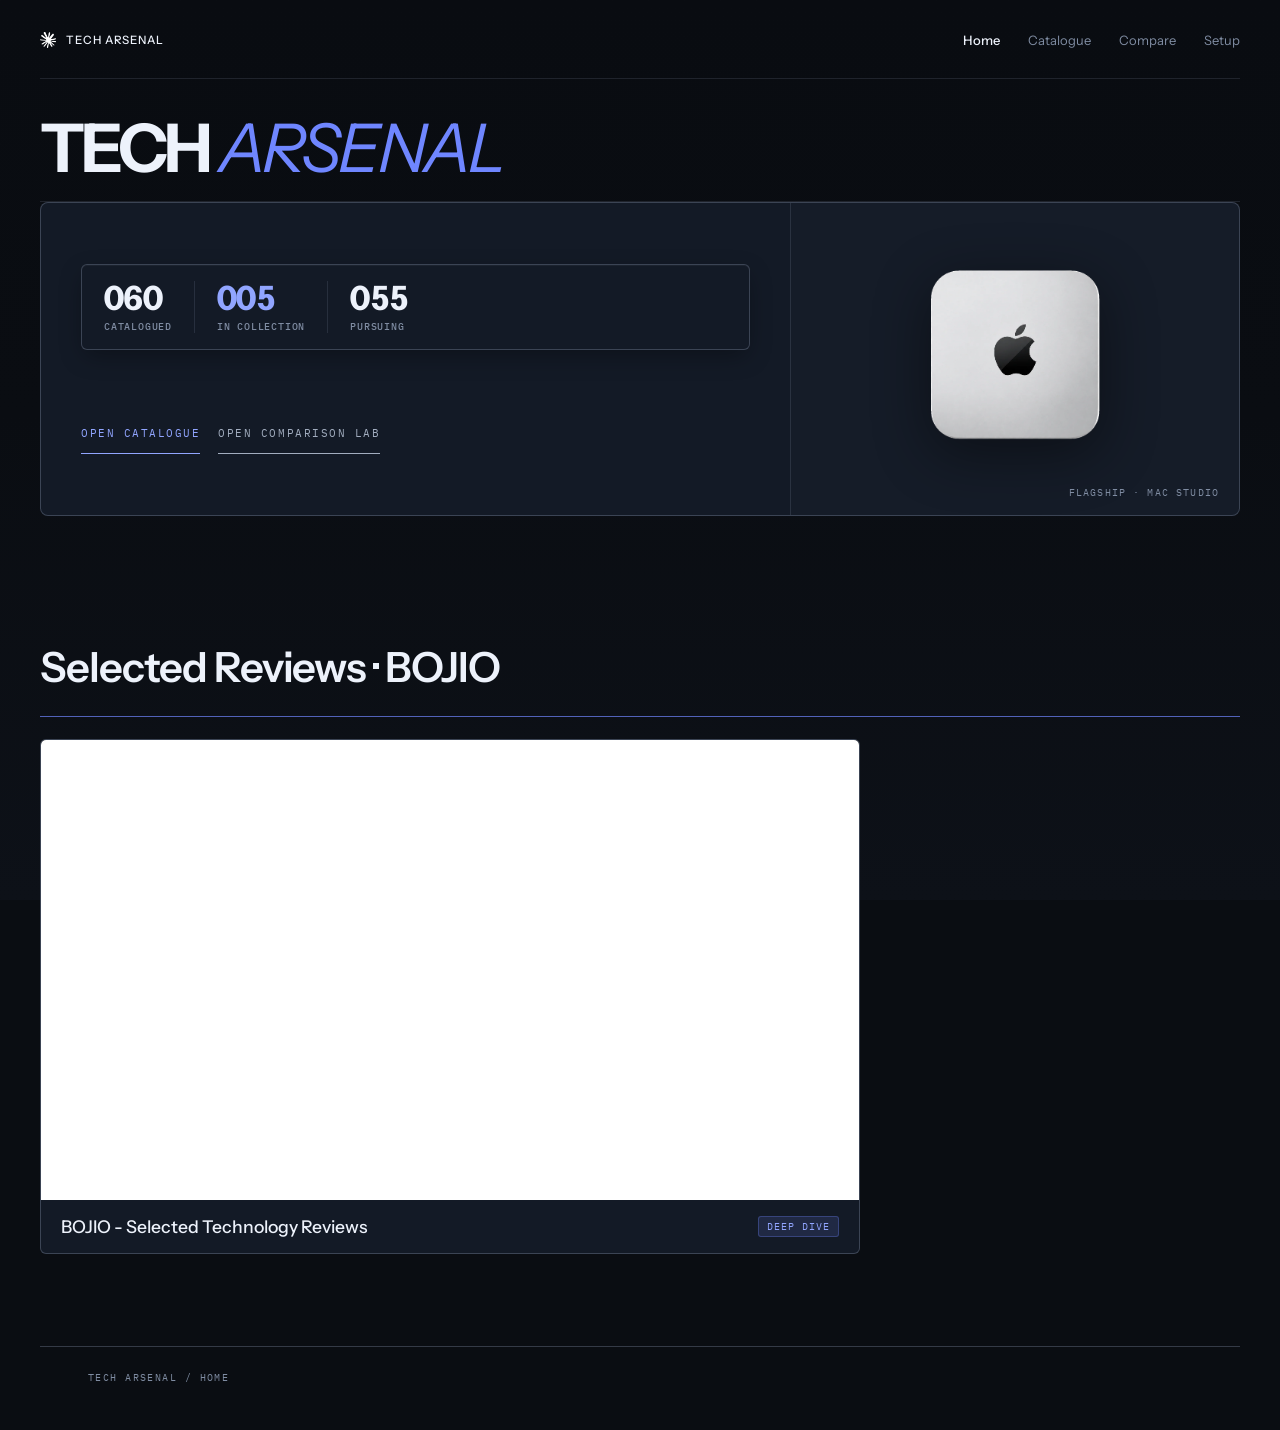
==== commit 0e71ef8d: "perf: migrate all images to WebP (-97% size), clean unused assets, and configure immutable caching" ====
--- a/index.html
+++ b/index.html
@@ -170,7 +170,7 @@
     <header class="header site-header">
         <div class="header-top top-row">
             <a class="back-link home-mark-link" href="index.html" aria-label="Back to home" title="Back to home">
-                <img src="assets/images/arsenal-spark.png" alt="Tech Arsenal spark mark" width="1000" height="1000" loading="eager" decoding="async">
+                <img src="assets/images/arsenal-spark.webp" alt="Tech Arsenal spark mark" width="1000" height="1000" loading="eager" decoding="async">
                 <span class="mark-label">TECH ARSENAL</span>
             </a>
             <button class="hamburger-btn" aria-label="Toggle navigation" aria-expanded="false" type="button">
@@ -217,7 +217,7 @@
             </div>
 
             <div class="home-hero-preview">
-                <img src="assets/images/macstudio-m4-ultra-transparent.png" alt="Mac Studio M4 Ultra" width="1254" height="1254" loading="eager" decoding="async">
+                <img src="assets/images/macstudio-m4-ultra-transparent.webp" alt="Mac Studio M4 Ultra" width="1254" height="1254" loading="eager" decoding="async">
                 <span class="home-preview-badge">FLAGSHIP · MAC STUDIO</span>
             </div>
         </section>
--- a/arsenal-pages.css
+++ b/arsenal-pages.css
@@ -2644,7 +2644,7 @@
 }
 
 /* ==========================================================================
-   DOSSIER 3-IN-1 CAMERA SUITE (OPTICS · SENSORS · FOCAL LENGTHS)
+   DOSSIER CAMERA — one row per lens (sensor + focal + module)
    ========================================================================== */
 
 .dossier-spec.dossier-cam-suite {
@@ -2654,7 +2654,7 @@
     padding: 13px 15px;
     display: flex;
     flex-direction: column;
-    gap: 12px;
+    gap: 10px;
 }
 
 .dossier-spec.dossier-cam-suite:hover {
@@ -2665,69 +2665,41 @@
 .cam-suite-header {
     display: flex;
     align-items: center;
-    justify-content: space-between;
     gap: 10px;
-    padding-bottom: 9px;
+    padding-bottom: 8px;
     border-bottom: 1px solid var(--line);
-}
-
-.cam-suite-badge {
-    font-family: var(--mono);
-    font-size: 0.58rem;
-    font-weight: 600;
-    letter-spacing: 0.08em;
-    color: var(--accent);
-    background: rgba(111, 134, 255, 0.08);
-    border: 1px solid rgba(111, 134, 255, 0.2);
-    padding: 2px 7px;
-    border-radius: 2px;
-    text-transform: uppercase;
-    user-select: none;
 }
 
 .cam-suite-body {
     display: flex;
     flex-direction: column;
-    gap: 12px;
-}
-
-.cam-suite-section {
+    gap: 8px;
+}
+
+.dossier-cam-suite .cam-module-grid {
+    grid-template-columns: 1fr;
+    gap: 6px;
+}
+
+.dossier-cam-suite .lens-item {
+    display: grid;
+    grid-template-columns: minmax(6.8rem, 9.4rem) minmax(0, 1fr);
+    align-items: start;
+    gap: 6px 12px;
+    padding: 8px 10px;
+}
+
+.dossier-cam-suite .lens-tag {
+    white-space: normal;
+    line-height: 1.35;
+}
+
+.cam-suite-notes {
     display: flex;
-    flex-direction: column;
-    gap: 7px;
-}
-
-.cam-suite-section + .cam-suite-section {
-    padding-top: 11px;
+    flex-wrap: wrap;
+    gap: 4px;
+    padding-top: 8px;
     border-top: 1px dashed rgba(255, 255, 255, 0.07);
-}
-
-.cam-suite-sublabel {
-    display: flex;
-    align-items: center;
-    gap: 6px;
-    user-select: none;
-}
-
-.cam-sublabel-index {
-    font-family: var(--mono);
-    font-size: 0.58rem;
-    font-weight: 700;
-    color: var(--accent);
-    background: rgba(111, 134, 255, 0.12);
-    border: 1px solid rgba(111, 134, 255, 0.24);
-    padding: 0 4px;
-    border-radius: 2px;
-    line-height: 1.4;
-}
-
-.cam-sublabel-title {
-    font-family: var(--mono);
-    font-size: 0.65rem;
-    font-weight: 600;
-    letter-spacing: 0.08em;
-    color: var(--accent-2);
-    text-transform: uppercase;
 }
 
 .dossier-actions {
@@ -3488,311 +3460,311 @@
 }
 
 /* Tall phone cutouts stay contained instead of being enlarged past the rail. */
-.img-box img:not([src^="http"])[src$="mi10ultra-transparent.png"],
-.img-box img:not([src^="http"])[src$="huaweimate40proplus-transparent.png"],
-.img-box img:not([src^="http"])[src$="huaweip50pro-transparent-v2.png"],
-.img-box img:not([src^="http"])[src$="honormagic4ultimate-transparent.png"] {
+.img-box img:not([src^="http"])[src*="mi10ultra-transparent."],
+.img-box img:not([src^="http"])[src*="huaweimate40proplus-transparent."],
+.img-box img:not([src^="http"])[src*="huaweip50pro-transparent-v2."],
+.img-box img:not([src^="http"])[src*="honormagic4ultimate-transparent."] {
     transform: scale(1.08);
 }
 
-.card.is-lead .img-box img:not([src^="http"])[src$="mi10ultra-transparent.png"],
-.card.is-lead .img-box img:not([src^="http"])[src$="huaweimate40proplus-transparent.png"],
-.card.is-lead .img-box img:not([src^="http"])[src$="huaweip50pro-transparent-v2.png"],
-.card.is-lead .img-box img:not([src^="http"])[src$="honormagic4ultimate-transparent.png"] {
+.card.is-lead .img-box img:not([src^="http"])[src*="mi10ultra-transparent."],
+.card.is-lead .img-box img:not([src^="http"])[src*="huaweimate40proplus-transparent."],
+.card.is-lead .img-box img:not([src^="http"])[src*="huaweip50pro-transparent-v2."],
+.card.is-lead .img-box img:not([src^="http"])[src*="honormagic4ultimate-transparent."] {
     transform: scale(1.1);
 }
 
-.card:hover .img-box img:not([src^="http"])[src$="mi10ultra-transparent.png"],
-.card:hover .img-box img:not([src^="http"])[src$="huaweimate40proplus-transparent.png"],
-.card:hover .img-box img:not([src^="http"])[src$="huaweip50pro-transparent-v2.png"],
-.card:hover .img-box img:not([src^="http"])[src$="honormagic4ultimate-transparent.png"] {
+.card:hover .img-box img:not([src^="http"])[src*="mi10ultra-transparent."],
+.card:hover .img-box img:not([src^="http"])[src*="huaweimate40proplus-transparent."],
+.card:hover .img-box img:not([src^="http"])[src*="huaweip50pro-transparent-v2."],
+.card:hover .img-box img:not([src^="http"])[src*="honormagic4ultimate-transparent."] {
     transform: scale(1.1);
 }
 
-.card.is-lead:hover .img-box img:not([src^="http"])[src$="mi10ultra-transparent.png"],
-.card.is-lead:hover .img-box img:not([src^="http"])[src$="huaweimate40proplus-transparent.png"],
-.card.is-lead:hover .img-box img:not([src^="http"])[src$="huaweip50pro-transparent-v2.png"],
-.card.is-lead:hover .img-box img:not([src^="http"])[src$="honormagic4ultimate-transparent.png"] {
+.card.is-lead:hover .img-box img:not([src^="http"])[src*="mi10ultra-transparent."],
+.card.is-lead:hover .img-box img:not([src^="http"])[src*="huaweimate40proplus-transparent."],
+.card.is-lead:hover .img-box img:not([src^="http"])[src*="huaweip50pro-transparent-v2."],
+.card.is-lead:hover .img-box img:not([src^="http"])[src*="honormagic4ultimate-transparent."] {
     transform: scale(1.14);
 }
 
 /* iPhone 17's portrait render fills its canvas; keep the complete phone inside the rail. */
-.img-box img:not([src^="http"])[src$="iphone17-transparent.png"] {
+.img-box img:not([src^="http"])[src*="iphone17-transparent."] {
     transform: scale(1);
 }
 
-.card.is-lead .img-box img:not([src^="http"])[src$="iphone17-transparent.png"] {
+.card.is-lead .img-box img:not([src^="http"])[src*="iphone17-transparent."] {
     transform: scale(1.02);
 }
 
-.card:hover .img-box img:not([src^="http"])[src$="iphone17-transparent.png"] {
+.card:hover .img-box img:not([src^="http"])[src*="iphone17-transparent."] {
     transform: scale(1.02);
 }
 
-.card.is-lead:hover .img-box img:not([src^="http"])[src$="iphone17-transparent.png"] {
+.card.is-lead:hover .img-box img:not([src^="http"])[src*="iphone17-transparent."] {
     transform: scale(1.04);
 }
 
 /* Edge-to-edge square cutouts stay fully inside the image rail. */
-.img-box img:not([src^="http"])[src$="mi9-transparent.png"],
-.img-box img:not([src^="http"])[src$="pixel11proxl-transparent.png"],
-.img-box img:not([src^="http"])[src$="iphone13promax-transparent.png"],
-.img-box img:not([src^="http"])[src$="macstudio-m4-ultra-transparent.png"],
-.img-box img:not([src^="http"])[src$="s21ultra-transparent.png"],
-.img-box img:not([src^="http"])[src$="samsungzfold8-transparent.png"],
-.img-box img:not([src^="http"])[src$="samsungzfold8ultra-square-transparent.png"] {
+.img-box img:not([src^="http"])[src*="mi9-transparent."],
+.img-box img:not([src^="http"])[src*="pixel11proxl-transparent."],
+.img-box img:not([src^="http"])[src*="iphone13promax-transparent."],
+.img-box img:not([src^="http"])[src*="macstudio-m4-ultra-transparent."],
+.img-box img:not([src^="http"])[src*="s21ultra-transparent."],
+.img-box img:not([src^="http"])[src*="samsungzfold8-transparent."],
+.img-box img:not([src^="http"])[src*="samsungzfold8ultra-square-transparent."] {
     transform: scale(1);
 }
 
-.card.is-lead .img-box img:not([src^="http"])[src$="mi9-transparent.png"],
-.card.is-lead .img-box img:not([src^="http"])[src$="pixel11proxl-transparent.png"],
-.card.is-lead .img-box img:not([src^="http"])[src$="iphone13promax-transparent.png"],
-.card.is-lead .img-box img:not([src^="http"])[src$="macstudio-m4-ultra-transparent.png"],
-.card.is-lead .img-box img:not([src^="http"])[src$="s21ultra-transparent.png"],
-.card.is-lead .img-box img:not([src^="http"])[src$="samsungzfold8-transparent.png"],
-.card.is-lead .img-box img:not([src^="http"])[src$="samsungzfold8ultra-square-transparent.png"] {
+.card.is-lead .img-box img:not([src^="http"])[src*="mi9-transparent."],
+.card.is-lead .img-box img:not([src^="http"])[src*="pixel11proxl-transparent."],
+.card.is-lead .img-box img:not([src^="http"])[src*="iphone13promax-transparent."],
+.card.is-lead .img-box img:not([src^="http"])[src*="macstudio-m4-ultra-transparent."],
+.card.is-lead .img-box img:not([src^="http"])[src*="s21ultra-transparent."],
+.card.is-lead .img-box img:not([src^="http"])[src*="samsungzfold8-transparent."],
+.card.is-lead .img-box img:not([src^="http"])[src*="samsungzfold8ultra-square-transparent."] {
     transform: scale(1.02);
 }
 
-.card:hover .img-box img:not([src^="http"])[src$="mi9-transparent.png"],
-.card:hover .img-box img:not([src^="http"])[src$="pixel11proxl-transparent.png"],
-.card:hover .img-box img:not([src^="http"])[src$="iphone13promax-transparent.png"],
-.card:hover .img-box img:not([src^="http"])[src$="macstudio-m4-ultra-transparent.png"],
-.card:hover .img-box img:not([src^="http"])[src$="s21ultra-transparent.png"],
-.card:hover .img-box img:not([src^="http"])[src$="samsungzfold8-transparent.png"],
-.card:hover .img-box img:not([src^="http"])[src$="samsungzfold8ultra-square-transparent.png"] {
+.card:hover .img-box img:not([src^="http"])[src*="mi9-transparent."],
+.card:hover .img-box img:not([src^="http"])[src*="pixel11proxl-transparent."],
+.card:hover .img-box img:not([src^="http"])[src*="iphone13promax-transparent."],
+.card:hover .img-box img:not([src^="http"])[src*="macstudio-m4-ultra-transparent."],
+.card:hover .img-box img:not([src^="http"])[src*="s21ultra-transparent."],
+.card:hover .img-box img:not([src^="http"])[src*="samsungzfold8-transparent."],
+.card:hover .img-box img:not([src^="http"])[src*="samsungzfold8ultra-square-transparent."] {
     transform: scale(1.02);
 }
 
-.card.is-lead:hover .img-box img:not([src^="http"])[src$="mi9-transparent.png"],
-.card.is-lead:hover .img-box img:not([src^="http"])[src$="pixel11proxl-transparent.png"],
-.card.is-lead:hover .img-box img:not([src^="http"])[src$="iphone13promax-transparent.png"],
-.card.is-lead:hover .img-box img:not([src^="http"])[src$="macstudio-m4-ultra-transparent.png"],
-.card.is-lead:hover .img-box img:not([src^="http"])[src$="s21ultra-transparent.png"],
-.card.is-lead:hover .img-box img:not([src^="http"])[src$="samsungzfold8-transparent.png"],
-.card.is-lead:hover .img-box img:not([src^="http"])[src$="samsungzfold8ultra-square-transparent.png"] {
+.card.is-lead:hover .img-box img:not([src^="http"])[src*="mi9-transparent."],
+.card.is-lead:hover .img-box img:not([src^="http"])[src*="pixel11proxl-transparent."],
+.card.is-lead:hover .img-box img:not([src^="http"])[src*="iphone13promax-transparent."],
+.card.is-lead:hover .img-box img:not([src^="http"])[src*="macstudio-m4-ultra-transparent."],
+.card.is-lead:hover .img-box img:not([src^="http"])[src*="s21ultra-transparent."],
+.card.is-lead:hover .img-box img:not([src^="http"])[src*="samsungzfold8-transparent."],
+.card.is-lead:hover .img-box img:not([src^="http"])[src*="samsungzfold8ultra-square-transparent."] {
     transform: scale(1.04);
 }
 
 /* These newly catalogued Xiaomi and Samsung cutouts already use tight transparent canvases. */
-.img-box img:not([src^="http"])[src$="mi10-pro-transparent.png"],
-.img-box img:not([src^="http"])[src$="mi-note-10-pro-transparent.png"],
-.img-box img:not([src^="http"])[src$="samsung-galaxy-a72-transparent.png"],
-.img-box img:not([src^="http"])[src$="samsung-galaxy-a72-gpt-image-2.png"],
-.img-box img:not([src^="http"])[src$="samsung-galaxy-a72-gpt-image-2-transparent.png"],
-.img-box img:not([src^="http"])[src$="oneplus-9-pro-gpt-image-2-transparent.png"],
-.img-box img:not([src^="http"])[src$="vivo-x70-pro-gpt-image-2-transparent.png"],
-.img-box img:not([src^="http"])[src$="oppo-find-x9-ultra-gpt-image-2-transparent.png"] {
+.img-box img:not([src^="http"])[src*="mi10-pro-transparent."],
+.img-box img:not([src^="http"])[src*="mi-note-10-pro-transparent."],
+.img-box img:not([src^="http"])[src*="samsung-galaxy-a72-transparent."],
+.img-box img:not([src^="http"])[src*="samsung-galaxy-a72-gpt-image-2."],
+.img-box img:not([src^="http"])[src*="samsung-galaxy-a72-gpt-image-2-transparent."],
+.img-box img:not([src^="http"])[src*="oneplus-9-pro-gpt-image-2-transparent."],
+.img-box img:not([src^="http"])[src*="vivo-x70-pro-gpt-image-2-transparent."],
+.img-box img:not([src^="http"])[src*="oppo-find-x9-ultra-gpt-image-2-transparent."] {
     transform: scale(1);
 }
 
-.card.is-lead .img-box img:not([src^="http"])[src$="mi10-pro-transparent.png"],
-.card.is-lead .img-box img:not([src^="http"])[src$="mi-note-10-pro-transparent.png"],
-.card.is-lead .img-box img:not([src^="http"])[src$="samsung-galaxy-a72-transparent.png"],
-.card.is-lead .img-box img:not([src^="http"])[src$="samsung-galaxy-a72-gpt-image-2.png"],
-.card.is-lead .img-box img:not([src^="http"])[src$="samsung-galaxy-a72-gpt-image-2-transparent.png"],
-.card.is-lead .img-box img:not([src^="http"])[src$="oneplus-9-pro-gpt-image-2-transparent.png"],
-.card.is-lead .img-box img:not([src^="http"])[src$="vivo-x70-pro-gpt-image-2-transparent.png"],
-.card.is-lead .img-box img:not([src^="http"])[src$="oppo-find-x9-ultra-gpt-image-2-transparent.png"] {
+.card.is-lead .img-box img:not([src^="http"])[src*="mi10-pro-transparent."],
+.card.is-lead .img-box img:not([src^="http"])[src*="mi-note-10-pro-transparent."],
+.card.is-lead .img-box img:not([src^="http"])[src*="samsung-galaxy-a72-transparent."],
+.card.is-lead .img-box img:not([src^="http"])[src*="samsung-galaxy-a72-gpt-image-2."],
+.card.is-lead .img-box img:not([src^="http"])[src*="samsung-galaxy-a72-gpt-image-2-transparent."],
+.card.is-lead .img-box img:not([src^="http"])[src*="oneplus-9-pro-gpt-image-2-transparent."],
+.card.is-lead .img-box img:not([src^="http"])[src*="vivo-x70-pro-gpt-image-2-transparent."],
+.card.is-lead .img-box img:not([src^="http"])[src*="oppo-find-x9-ultra-gpt-image-2-transparent."] {
     transform: scale(1.02);
 }
 
-.card:hover .img-box img:not([src^="http"])[src$="mi10-pro-transparent.png"],
-.card:hover .img-box img:not([src^="http"])[src$="mi-note-10-pro-transparent.png"],
-.card:hover .img-box img:not([src^="http"])[src$="samsung-galaxy-a72-transparent.png"],
-.card:hover .img-box img:not([src^="http"])[src$="samsung-galaxy-a72-gpt-image-2.png"],
-.card:hover .img-box img:not([src^="http"])[src$="samsung-galaxy-a72-gpt-image-2-transparent.png"],
-.card:hover .img-box img:not([src^="http"])[src$="oneplus-9-pro-gpt-image-2-transparent.png"],
-.card:hover .img-box img:not([src^="http"])[src$="vivo-x70-pro-gpt-image-2-transparent.png"],
-.card:hover .img-box img:not([src^="http"])[src$="oppo-find-x9-ultra-gpt-image-2-transparent.png"] {
+.card:hover .img-box img:not([src^="http"])[src*="mi10-pro-transparent."],
+.card:hover .img-box img:not([src^="http"])[src*="mi-note-10-pro-transparent."],
+.card:hover .img-box img:not([src^="http"])[src*="samsung-galaxy-a72-transparent."],
+.card:hover .img-box img:not([src^="http"])[src*="samsung-galaxy-a72-gpt-image-2."],
+.card:hover .img-box img:not([src^="http"])[src*="samsung-galaxy-a72-gpt-image-2-transparent."],
+.card:hover .img-box img:not([src^="http"])[src*="oneplus-9-pro-gpt-image-2-transparent."],
+.card:hover .img-box img:not([src^="http"])[src*="vivo-x70-pro-gpt-image-2-transparent."],
+.card:hover .img-box img:not([src^="http"])[src*="oppo-find-x9-ultra-gpt-image-2-transparent."] {
     transform: scale(1.02);
 }
 
-.card.is-lead:hover .img-box img:not([src^="http"])[src$="mi10-pro-transparent.png"],
-.card.is-lead:hover .img-box img:not([src^="http"])[src$="mi-note-10-pro-transparent.png"],
-.card.is-lead:hover .img-box img:not([src^="http"])[src$="samsung-galaxy-a72-transparent.png"],
-.card.is-lead:hover .img-box img:not([src^="http"])[src$="samsung-galaxy-a72-gpt-image-2.png"],
-.card.is-lead:hover .img-box img:not([src^="http"])[src$="samsung-galaxy-a72-gpt-image-2-transparent.png"],
-.card.is-lead:hover .img-box img:not([src^="http"])[src$="oneplus-9-pro-gpt-image-2-transparent.png"],
-.card.is-lead:hover .img-box img:not([src^="http"])[src$="vivo-x70-pro-gpt-image-2-transparent.png"],
-.card.is-lead:hover .img-box img:not([src^="http"])[src$="oppo-find-x9-ultra-gpt-image-2-transparent.png"] {
+.card.is-lead:hover .img-box img:not([src^="http"])[src*="mi10-pro-transparent."],
+.card.is-lead:hover .img-box img:not([src^="http"])[src*="mi-note-10-pro-transparent."],
+.card.is-lead:hover .img-box img:not([src^="http"])[src*="samsung-galaxy-a72-transparent."],
+.card.is-lead:hover .img-box img:not([src^="http"])[src*="samsung-galaxy-a72-gpt-image-2."],
+.card.is-lead:hover .img-box img:not([src^="http"])[src*="samsung-galaxy-a72-gpt-image-2-transparent."],
+.card.is-lead:hover .img-box img:not([src^="http"])[src*="oneplus-9-pro-gpt-image-2-transparent."],
+.card.is-lead:hover .img-box img:not([src^="http"])[src*="vivo-x70-pro-gpt-image-2-transparent."],
+.card.is-lead:hover .img-box img:not([src^="http"])[src*="oppo-find-x9-ultra-gpt-image-2-transparent."] {
     transform: scale(1.04);
 }
 
 /* Xiaomi 11 Pro is scaled up generously to be prominent while keeping safe margins without overflowing */
-.img-box img:not([src^="http"])[src$="xiaomi11pro.png"] {
+.img-box img:not([src^="http"])[src*="xiaomi11pro."] {
     transform: scale(1.22);
 }
 
-.card.is-lead .img-box img:not([src^="http"])[src$="xiaomi11pro.png"] {
+.card.is-lead .img-box img:not([src^="http"])[src*="xiaomi11pro."] {
     transform: scale(1.26);
 }
 
-.card:hover .img-box img:not([src^="http"])[src$="xiaomi11pro.png"] {
+.card:hover .img-box img:not([src^="http"])[src*="xiaomi11pro."] {
     transform: scale(1.25);
 }
 
-.card.is-lead:hover .img-box img:not([src^="http"])[src$="xiaomi11pro.png"] {
+.card.is-lead:hover .img-box img:not([src^="http"])[src*="xiaomi11pro."] {
     transform: scale(1.29);
 }
 
 /* Xiaomi's restored cutout has a wider canvas; keep the hardware large but contained. */
-.img-box img:not([src^="http"])[src$="xiaomi17promax-transparent.png"] {
+.img-box img:not([src^="http"])[src*="xiaomi17promax-transparent."] {
     transform: scale(1.4);
 }
 
-.card.is-lead .img-box img:not([src^="http"])[src$="xiaomi17promax-transparent.png"] {
+.card.is-lead .img-box img:not([src^="http"])[src*="xiaomi17promax-transparent."] {
     transform: scale(1.48);
 }
 
-.card:hover .img-box img:not([src^="http"])[src$="xiaomi17promax-transparent.png"] {
+.card:hover .img-box img:not([src^="http"])[src*="xiaomi17promax-transparent."] {
     transform: scale(1.45);
 }
 
-.card.is-lead:hover .img-box img:not([src^="http"])[src$="xiaomi17promax-transparent.png"] {
+.card.is-lead:hover .img-box img:not([src^="http"])[src*="xiaomi17promax-transparent."] {
     transform: scale(1.52);
 }
 
-.img-box img:not([src^="http"])[src$="xiaomi17-transparent.png"] {
+.img-box img:not([src^="http"])[src*="xiaomi17-transparent."] {
     transform: scale(1.4);
 }
 
-.card.is-lead .img-box img:not([src^="http"])[src$="xiaomi17-transparent.png"] {
+.card.is-lead .img-box img:not([src^="http"])[src*="xiaomi17-transparent."] {
     transform: scale(1.48);
 }
 
-.card:hover .img-box img:not([src^="http"])[src$="xiaomi17-transparent.png"] {
+.card:hover .img-box img:not([src^="http"])[src*="xiaomi17-transparent."] {
     transform: scale(1.45);
 }
 
-.card.is-lead:hover .img-box img:not([src^="http"])[src$="xiaomi17-transparent.png"] {
+.card.is-lead:hover .img-box img:not([src^="http"])[src*="xiaomi17-transparent."] {
     transform: scale(1.52);
 }
 
 /* Honor's tall cutout fills its canvas; leave a safe edge around the hardware. */
-.img-box img:not([src^="http"])[src$="honormagic4ultimate-transparent.png"] {
+.img-box img:not([src^="http"])[src*="honormagic4ultimate-transparent."] {
     transform: scale(.96);
 }
 
-.card.is-lead .img-box img:not([src^="http"])[src$="honormagic4ultimate-transparent.png"] {
+.card.is-lead .img-box img:not([src^="http"])[src*="honormagic4ultimate-transparent."] {
     transform: scale(.98);
 }
 
-.card:hover .img-box img:not([src^="http"])[src$="honormagic4ultimate-transparent.png"] {
+.card:hover .img-box img:not([src^="http"])[src*="honormagic4ultimate-transparent."] {
     transform: scale(.98);
 }
 
-.card.is-lead:hover .img-box img:not([src^="http"])[src$="honormagic4ultimate-transparent.png"] {
+.card.is-lead:hover .img-box img:not([src^="http"])[src*="honormagic4ultimate-transparent."] {
     transform: scale(1);
 }
 
 /* iPhone 11's restored portrait cutout needs a smaller scale to stay inside the image rail. */
-.img-box img:not([src^="http"])[src$="iphone11-transparent.png"] {
+.img-box img:not([src^="http"])[src*="iphone11-transparent."] {
     transform: scale(1.08);
 }
 
-.card.is-lead .img-box img:not([src^="http"])[src$="iphone11-transparent.png"] {
+.card.is-lead .img-box img:not([src^="http"])[src*="iphone11-transparent."] {
     transform: scale(1.1);
 }
 
-.card:hover .img-box img:not([src^="http"])[src$="iphone11-transparent.png"] {
+.card:hover .img-box img:not([src^="http"])[src*="iphone11-transparent."] {
     transform: scale(1.1);
 }
 
-.card.is-lead:hover .img-box img:not([src^="http"])[src$="iphone11-transparent.png"] {
+.card.is-lead:hover .img-box img:not([src^="http"])[src*="iphone11-transparent."] {
     transform: scale(1.14);
 }
 
 /* Galaxy A51's restored portrait cutout needs a smaller scale to stay inside the image rail. */
-.img-box img:not([src^="http"])[src$="samsung-a51-transparent.png"] {
+.img-box img:not([src^="http"])[src*="samsung-a51-transparent."] {
     transform: scale(1.08);
 }
 
-.card.is-lead .img-box img:not([src^="http"])[src$="samsung-a51-transparent.png"] {
+.card.is-lead .img-box img:not([src^="http"])[src*="samsung-a51-transparent."] {
     transform: scale(1.1);
 }
 
-.card:hover .img-box img:not([src^="http"])[src$="samsung-a51-transparent.png"] {
+.card:hover .img-box img:not([src^="http"])[src*="samsung-a51-transparent."] {
     transform: scale(1.1);
 }
 
-.card.is-lead:hover .img-box img:not([src^="http"])[src$="samsung-a51-transparent.png"] {
+.card.is-lead:hover .img-box img:not([src^="http"])[src*="samsung-a51-transparent."] {
     transform: scale(1.14);
 }
 
 /* Realme 11 Pro+'s restored portrait cutout needs a smaller scale to stay inside the image rail. */
-.img-box img:not([src^="http"])[src$="realme11proplus-transparent.png"] {
+.img-box img:not([src^="http"])[src*="realme11proplus-transparent."] {
     transform: scale(1.08);
 }
 
-.card.is-lead .img-box img:not([src^="http"])[src$="realme11proplus-transparent.png"] {
+.card.is-lead .img-box img:not([src^="http"])[src*="realme11proplus-transparent."] {
     transform: scale(1.1);
 }
 
-.card:hover .img-box img:not([src^="http"])[src$="realme11proplus-transparent.png"] {
+.card:hover .img-box img:not([src^="http"])[src*="realme11proplus-transparent."] {
     transform: scale(1.1);
 }
 
-.card.is-lead:hover .img-box img:not([src^="http"])[src$="realme11proplus-transparent.png"] {
+.card.is-lead:hover .img-box img:not([src^="http"])[src*="realme11proplus-transparent."] {
     transform: scale(1.14);
 }
 
 /* Nothing Ear (a)'s restored horizontal case uses a contained scale to keep the full shell visible. */
-.img-box img:not([src^="http"])[src$="nothing-ear-a-transparent.png"] {
+.img-box img:not([src^="http"])[src*="nothing-ear-a-transparent."] {
     transform: scale(.96);
 }
 
-.card.is-lead .img-box img:not([src^="http"])[src$="nothing-ear-a-transparent.png"] {
+.card.is-lead .img-box img:not([src^="http"])[src*="nothing-ear-a-transparent."] {
     transform: scale(.98);
 }
 
-.card:hover .img-box img:not([src^="http"])[src$="nothing-ear-a-transparent.png"] {
+.card:hover .img-box img:not([src^="http"])[src*="nothing-ear-a-transparent."] {
     transform: scale(.98);
 }
 
-.card.is-lead:hover .img-box img:not([src^="http"])[src$="nothing-ear-a-transparent.png"] {
+.card.is-lead:hover .img-box img:not([src^="http"])[src*="nothing-ear-a-transparent."] {
     transform: scale(1);
 }
 
 /* Laptop renders already fill their source canvas; the shared local-image zoom crops them on narrow cards. */
-.img-box img:not([src^="http"])[src$="macbook-air-15-m5.png"],
-.img-box img:not([src^="http"])[src$="prestige-16-ai-plus-c3m.png"],
-.img-box img:not([src^="http"])[src$="macbook-neo-13-clean.png"] {
+.img-box img:not([src^="http"])[src*="macbook-air-15-m5."],
+.img-box img:not([src^="http"])[src*="prestige-16-ai-plus-c3m."],
+.img-box img:not([src^="http"])[src*="macbook-neo-13-clean."] {
     transform: scale(1);
 }
 
-.card.is-lead .img-box img:not([src^="http"])[src$="macbook-air-15-m5.png"],
-.card.is-lead .img-box img:not([src^="http"])[src$="prestige-16-ai-plus-c3m.png"],
-.card.is-lead .img-box img:not([src^="http"])[src$="macbook-neo-13-clean.png"] {
+.card.is-lead .img-box img:not([src^="http"])[src*="macbook-air-15-m5."],
+.card.is-lead .img-box img:not([src^="http"])[src*="prestige-16-ai-plus-c3m."],
+.card.is-lead .img-box img:not([src^="http"])[src*="macbook-neo-13-clean."] {
     transform: scale(1.02);
 }
 
-.card:hover .img-box img:not([src^="http"])[src$="macbook-air-15-m5.png"],
-.card:hover .img-box img:not([src^="http"])[src$="prestige-16-ai-plus-c3m.png"],
-.card:hover .img-box img:not([src^="http"])[src$="macbook-neo-13-clean.png"] {
+.card:hover .img-box img:not([src^="http"])[src*="macbook-air-15-m5."],
+.card:hover .img-box img:not([src^="http"])[src*="prestige-16-ai-plus-c3m."],
+.card:hover .img-box img:not([src^="http"])[src*="macbook-neo-13-clean."] {
     transform: scale(1.02);
 }
 
-.card.is-lead:hover .img-box img:not([src^="http"])[src$="macbook-air-15-m5.png"],
-.card.is-lead:hover .img-box img:not([src^="http"])[src$="prestige-16-ai-plus-c3m.png"],
-.card.is-lead:hover .img-box img:not([src^="http"])[src$="macbook-neo-13-clean.png"] {
+.card.is-lead:hover .img-box img:not([src^="http"])[src*="macbook-air-15-m5."],
+.card.is-lead:hover .img-box img:not([src^="http"])[src*="prestige-16-ai-plus-c3m."],
+.card.is-lead:hover .img-box img:not([src^="http"])[src*="macbook-neo-13-clean."] {
     transform: scale(1.04);
 }
 
 /* iPad Air 11's restored square cutout already fills its canvas; keep the full tablet visible. */
-.img-box img:not([src^="http"])[src$="ipad-air-11-transparent.png"] {
+.img-box img:not([src^="http"])[src*="ipad-air-11-transparent."] {
     transform: scale(.98);
 }
 
-.card.is-lead .img-box img:not([src^="http"])[src$="ipad-air-11-transparent.png"] {
+.card.is-lead .img-box img:not([src^="http"])[src*="ipad-air-11-transparent."] {
     transform: scale(1);
 }
 
-.card:hover .img-box img:not([src^="http"])[src$="ipad-air-11-transparent.png"] {
+.card:hover .img-box img:not([src^="http"])[src*="ipad-air-11-transparent."] {
     transform: scale(1);
 }
 
-.card.is-lead:hover .img-box img:not([src^="http"])[src$="ipad-air-11-transparent.png"] {
+.card.is-lead:hover .img-box img:not([src^="http"])[src*="ipad-air-11-transparent."] {
     transform: scale(1.02);
 }
 
@@ -3814,65 +3786,65 @@
 }
 
 /* These PNGs are also full-frame renders, not transparent cut-outs. */
-.img-box img[src$="ipad-pro-13-enhanced.png"],
-.img-box img[src$="galaxy-tab-s11-ultra.png"],
-.img-box img[src$="galaxy-tab-s10-plus.png"],
-.img-box img[src$="legion-y700.png"] {
+.img-box img[src*="ipad-pro-13-enhanced."],
+.img-box img[src*="galaxy-tab-s11-ultra."],
+.img-box img[src*="galaxy-tab-s10-plus."],
+.img-box img[src*="legion-y700."] {
     transform: scale(1.02);
 }
 
-.card.is-lead .img-box img[src$="ipad-pro-13-enhanced.png"],
-.card.is-lead .img-box img[src$="galaxy-tab-s11-ultra.png"],
-.card.is-lead .img-box img[src$="galaxy-tab-s10-plus.png"],
-.card.is-lead .img-box img[src$="legion-y700.png"] {
+.card.is-lead .img-box img[src*="ipad-pro-13-enhanced."],
+.card.is-lead .img-box img[src*="galaxy-tab-s11-ultra."],
+.card.is-lead .img-box img[src*="galaxy-tab-s10-plus."],
+.card.is-lead .img-box img[src*="legion-y700."] {
     transform: scale(1.06);
 }
 
-.card:hover .img-box img[src$="ipad-pro-13-enhanced.png"],
-.card:hover .img-box img[src$="galaxy-tab-s11-ultra.png"],
-.card:hover .img-box img[src$="galaxy-tab-s10-plus.png"],
-.card:hover .img-box img[src$="legion-y700.png"] {
+.card:hover .img-box img[src*="ipad-pro-13-enhanced."],
+.card:hover .img-box img[src*="galaxy-tab-s11-ultra."],
+.card:hover .img-box img[src*="galaxy-tab-s10-plus."],
+.card:hover .img-box img[src*="legion-y700."] {
     transform: scale(1.06);
 }
 
-.card.is-lead:hover .img-box img[src$="ipad-pro-13-enhanced.png"],
-.card.is-lead:hover .img-box img[src$="galaxy-tab-s11-ultra.png"],
-.card.is-lead:hover .img-box img[src$="galaxy-tab-s10-plus.png"],
-.card.is-lead:hover .img-box img[src$="legion-y700.png"] {
+.card.is-lead:hover .img-box img[src*="ipad-pro-13-enhanced."],
+.card.is-lead:hover .img-box img[src*="galaxy-tab-s11-ultra."],
+.card.is-lead:hover .img-box img[src*="galaxy-tab-s10-plus."],
+.card.is-lead:hover .img-box img[src*="legion-y700."] {
     transform: scale(1.1);
 }
 
 /* Galaxy Buds 2's restored square cutout already fills its canvas; keep the complete case visible. */
-.img-box img:not([src^="http"])[src$="galaxy-buds-2-transparent.png"] {
+.img-box img:not([src^="http"])[src*="galaxy-buds-2-transparent."] {
     transform: scale(.98);
 }
 
-.card.is-lead .img-box img:not([src^="http"])[src$="galaxy-buds-2-transparent.png"] {
+.card.is-lead .img-box img:not([src^="http"])[src*="galaxy-buds-2-transparent."] {
     transform: scale(1);
 }
 
-.card:hover .img-box img:not([src^="http"])[src$="galaxy-buds-2-transparent.png"] {
+.card:hover .img-box img:not([src^="http"])[src*="galaxy-buds-2-transparent."] {
     transform: scale(1);
 }
 
-.card.is-lead:hover .img-box img:not([src^="http"])[src$="galaxy-buds-2-transparent.png"] {
+.card.is-lead:hover .img-box img:not([src^="http"])[src*="galaxy-buds-2-transparent."] {
     transform: scale(1.02);
 }
 
 /* BuildCores is a complete desk scene rather than a transparent single-object render. */
-.img-box img[src$="buildcores-platform6-setup-v2.png"] {
+.img-box img[src*="buildcores-platform6-setup-v2."] {
     transform: scale(1);
 }
 
-.card.is-lead .img-box img[src$="buildcores-platform6-setup-v2.png"] {
+.card.is-lead .img-box img[src*="buildcores-platform6-setup-v2."] {
     transform: scale(1.02);
 }
 
-.card:hover .img-box img[src$="buildcores-platform6-setup-v2.png"] {
+.card:hover .img-box img[src*="buildcores-platform6-setup-v2."] {
     transform: scale(1.02);
 }
 
-.card.is-lead:hover .img-box img[src$="buildcores-platform6-setup-v2.png"] {
+.card.is-lead:hover .img-box img[src*="buildcores-platform6-setup-v2."] {
     transform: scale(1.04);
 }
 
@@ -4321,6 +4293,9 @@
         align-items: flex-start;
         gap: 6px;
     }
+    .dossier-cam-suite .lens-item {
+        grid-template-columns: 1fr;
+    }
     .dossier-actions {
         display: block;
     }
@@ -4666,7 +4641,7 @@
     width: 64px;
     height: 64px;
     flex: 0 0 auto;
-    background: url("assets/images/arsenal-spark.png") center / contain no-repeat;
+    background: url("assets/images/arsenal-spark.webp") center / contain no-repeat;
     opacity: 0.72;
     filter: drop-shadow(0 0 18px rgba(111, 134, 255, 0.22));
 }
@@ -4688,3 +4663,151 @@
     width: 92px;
     height: 92px;
 }
+
+/* ===== Mobile Overflow Safety Net (≤640px) =====
+   Appended last to win final-cascade conflicts on narrow viewports.
+   Uses body.catalogue-page for higher specificity (0,3,1) vs
+   the no-media-query final cascade (0,3,0) and (0,4,0).
+   All !important declarations guard against final-cascade overrides. */
+@media (max-width: 640px) {
+
+    /* ── Grid container containment & box model ── */
+    body.catalogue-page .grid {
+        box-sizing: border-box !important;
+        max-width: 100% !important;
+    }
+
+    /* ── Card column span: override erroneous span 12 on 1-column grid ──
+       1 / -1 spans first to last explicit line without creating implicit columns. */
+    body.catalogue-page .card,
+    body.catalogue-page .card:not(.is-lead),
+    body.catalogue-page .card.is-lead {
+        grid-column: 1 / -1 !important;
+        width: 100% !important;
+        min-width: 0 !important;
+        max-width: 100% !important;
+        box-sizing: border-box !important;
+        overflow: hidden !important;
+    }
+
+    /* ── Lead card: force flex-column layout ── */
+    body.catalogue-page .card.is-lead {
+        display: flex !important;
+        flex-direction: column !important;
+    }
+
+    /* ── Lead card img-box: contain within card width ── */
+    body.catalogue-page .card.is-lead .img-box {
+        width: 100% !important;
+        min-width: 0 !important;
+        max-width: 100% !important;
+        box-sizing: border-box !important;
+        height: 280px !important;
+        min-height: 280px !important;
+        flex: 0 0 280px !important;
+        padding: 20px !important;
+        overflow: hidden !important;
+    }
+
+    /* ── All img-box images: fully contained within box, no cropping or overflow ── */
+    body.catalogue-page .img-box img,
+    body.catalogue-page .card.is-lead .img-box img,
+    body.catalogue-page .card:hover .img-box img,
+    body.catalogue-page .card.is-lead:hover .img-box img {
+        max-width: 100% !important;
+        max-height: 100% !important;
+        width: auto !important;
+        height: auto !important;
+        object-fit: contain !important;
+        transform: none !important;
+    }
+
+    /* ── Lead card content: override the final-cascade 42px/46px padding ── */
+    body.catalogue-page .card.is-lead .card-content {
+        width: 100% !important;
+        min-width: 0 !important;
+        max-width: 100% !important;
+        box-sizing: border-box !important;
+        padding: 20px 18px 22px !important;
+        flex: 1 1 auto !important;
+    }
+
+    /* ── Product name: override final-cascade 12ch / clamp(2.6rem…) ── */
+    body.catalogue-page .card.is-lead .product-name {
+        max-width: 100% !important;
+        font-size: clamp(1.8rem, 9vw, 3rem) !important;
+        line-height: 1.05 !important;
+        overflow-wrap: break-word !important;
+        word-break: break-word !important;
+    }
+
+    /* ── Lead card specs: override final-cascade repeat(3,…) → single column ── */
+    body.catalogue-page .card.is-lead .specs {
+        display: grid !important;
+        grid-template-columns: 1fr !important;
+        max-width: 100% !important;
+        width: 100% !important;
+    }
+
+    /* ── Non-lead card specs: also single column ── */
+    body.catalogue-page .card:not(.is-lead) .specs {
+        grid-template-columns: 1fr !important;
+    }
+
+    /* ── spec-val text: break-word for long sensor strings ── */
+    body.catalogue-page .spec-val {
+        overflow-wrap: break-word !important;
+        word-break: break-word !important;
+    }
+
+    /* ── Non-lead card: tighten padding ── */
+    body.catalogue-page .card:not(.is-lead) .card-content {
+        padding: 16px 16px 18px !important;
+        min-width: 0 !important;
+        box-sizing: border-box !important;
+    }
+
+    body.catalogue-page .card:not(.is-lead) .img-box {
+        overflow: hidden !important;
+    }
+
+    /* ── Record action button: no overflow ── */
+    body.catalogue-page .record-action {
+        max-width: 100% !important;
+        width: auto !important;
+    }
+
+    /* ── Chapter head: single column so count doesn't push into gutter ── */
+    body.catalogue-page .chapter-head {
+        grid-template-columns: 1fr !important;
+        gap: 4px !important;
+    }
+
+    body.catalogue-page .section-count {
+        white-space: normal !important;
+        word-break: break-word !important;
+    }
+}
+
+/* ===== Very narrow phones (≤375px) ===== */
+@media (max-width: 375px) {
+    :root {
+        --catalogue-gutter: 12px;
+    }
+
+    body.catalogue-page .card.is-lead .img-box {
+        height: 240px !important;
+        min-height: 240px !important;
+        flex: 0 0 240px !important;
+        padding: 14px !important;
+    }
+
+    body.catalogue-page .card.is-lead .card-content {
+        padding: 16px 14px 16px !important;
+    }
+
+    body.catalogue-page .card:not(.is-lead) .img-box {
+        min-height: 180px !important;
+        padding: 14px !important;
+    }
+}
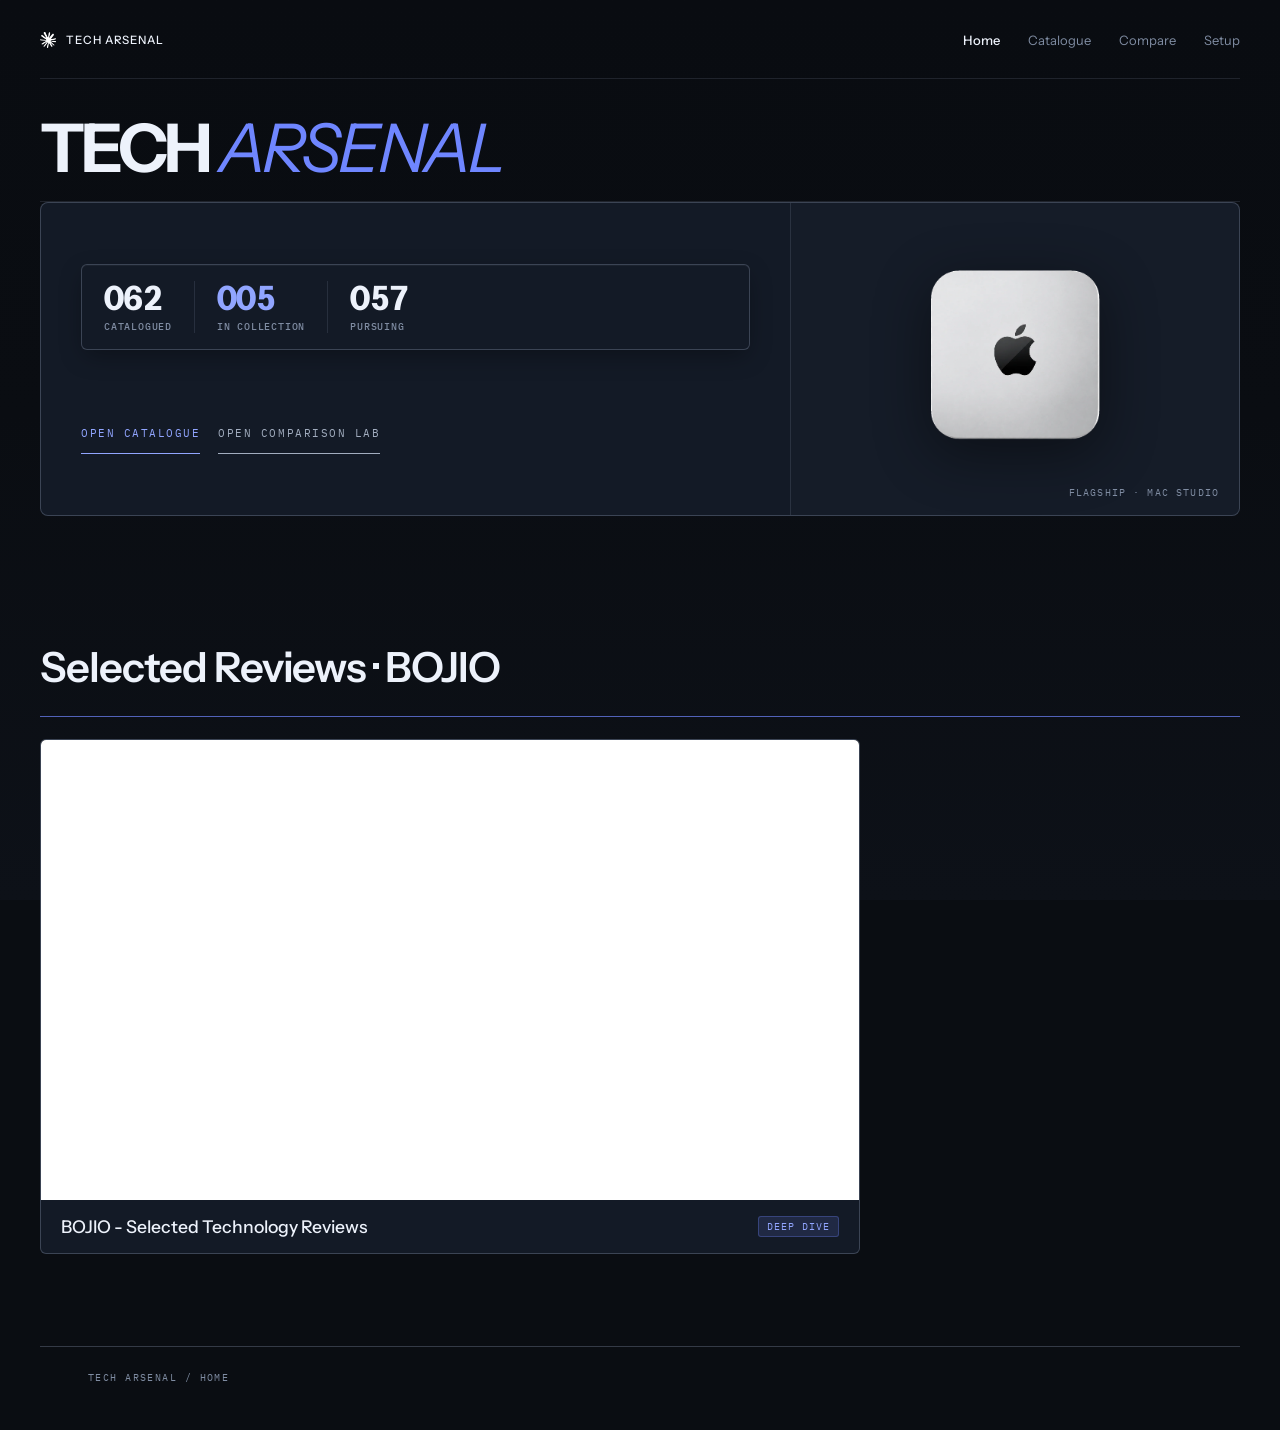
==== commit dbbbbc43: "feat: add Touch MacBook Pro entries, polish comparison lab, and include technical Word docs" ====
--- a/index.html
+++ b/index.html
@@ -198,7 +198,7 @@
             <div class="home-hero-content">
                 <div class="hero-stats-inline" aria-label="Collection statistics">
                     <div class="hero-stat-item">
-                        <strong class="stat-num">060</strong>
+                        <strong class="stat-num">062</strong>
                         <span class="hero-stat-label">catalogued</span>
                     </div>
                     <div class="hero-stat-item owned">
@@ -206,7 +206,7 @@
                         <span class="hero-stat-label">in collection</span>
                     </div>
                     <div class="hero-stat-item">
-                        <strong class="stat-num">055</strong>
+                        <strong class="stat-num">057</strong>
                         <span class="hero-stat-label">pursuing</span>
                     </div>
                 </div>
@@ -244,6 +244,20 @@
     <footer class="site-footer">
         <div class="footer-line">TECH ARSENAL / HOME</div>
     </footer>
+    <script src="assets/data/devices.js"></script>
     <script src="arsenal-site.js"></script>
+    <script>
+        if (window.TECH_ARSENAL_DEVICES && Array.isArray(window.TECH_ARSENAL_DEVICES)) {
+            const total = window.TECH_ARSENAL_DEVICES.length;
+            const owned = window.TECH_ARSENAL_DEVICES.filter(d => d.status === "owned").length;
+            const pursuing = total - owned;
+            const statNums = document.querySelectorAll(".hero-stats-inline .stat-num");
+            if (statNums.length >= 3) {
+                statNums[0].textContent = String(total).padStart(3, "0");
+                statNums[1].textContent = String(owned).padStart(3, "0");
+                statNums[2].textContent = String(pursuing).padStart(3, "0");
+            }
+        }
+    </script>
 </body>
 </html>
--- a/arsenal-pages.css
+++ b/arsenal-pages.css
@@ -693,6 +693,7 @@
 
 .table-wrap {
     overflow-x: auto;
+    -webkit-overflow-scrolling: touch;
 }
 
 table {
@@ -3087,7 +3088,8 @@
 }
 
 .catalogue-page .card:nth-child(4n + 3):not(.is-lead),
-.catalogue-page .card:nth-child(4n + 4):not(.is-lead) {
+.catalogue-page .card:nth-child(4n + 4):not(.is-lead),
+.catalogue-page #sec-desktop .card:not(.is-lead) {
     grid-column: span 6;
 }
 
@@ -3274,7 +3276,8 @@
     .catalogue-page .card.is-lead,
     .catalogue-page .card:not(.is-lead),
     .catalogue-page .card:nth-child(4n + 3):not(.is-lead),
-    .catalogue-page .card:nth-child(4n + 4):not(.is-lead) {
+    .catalogue-page .card:nth-child(4n + 4):not(.is-lead),
+    .catalogue-page #sec-desktop .card:not(.is-lead) {
         grid-column: 1;
     }
 
